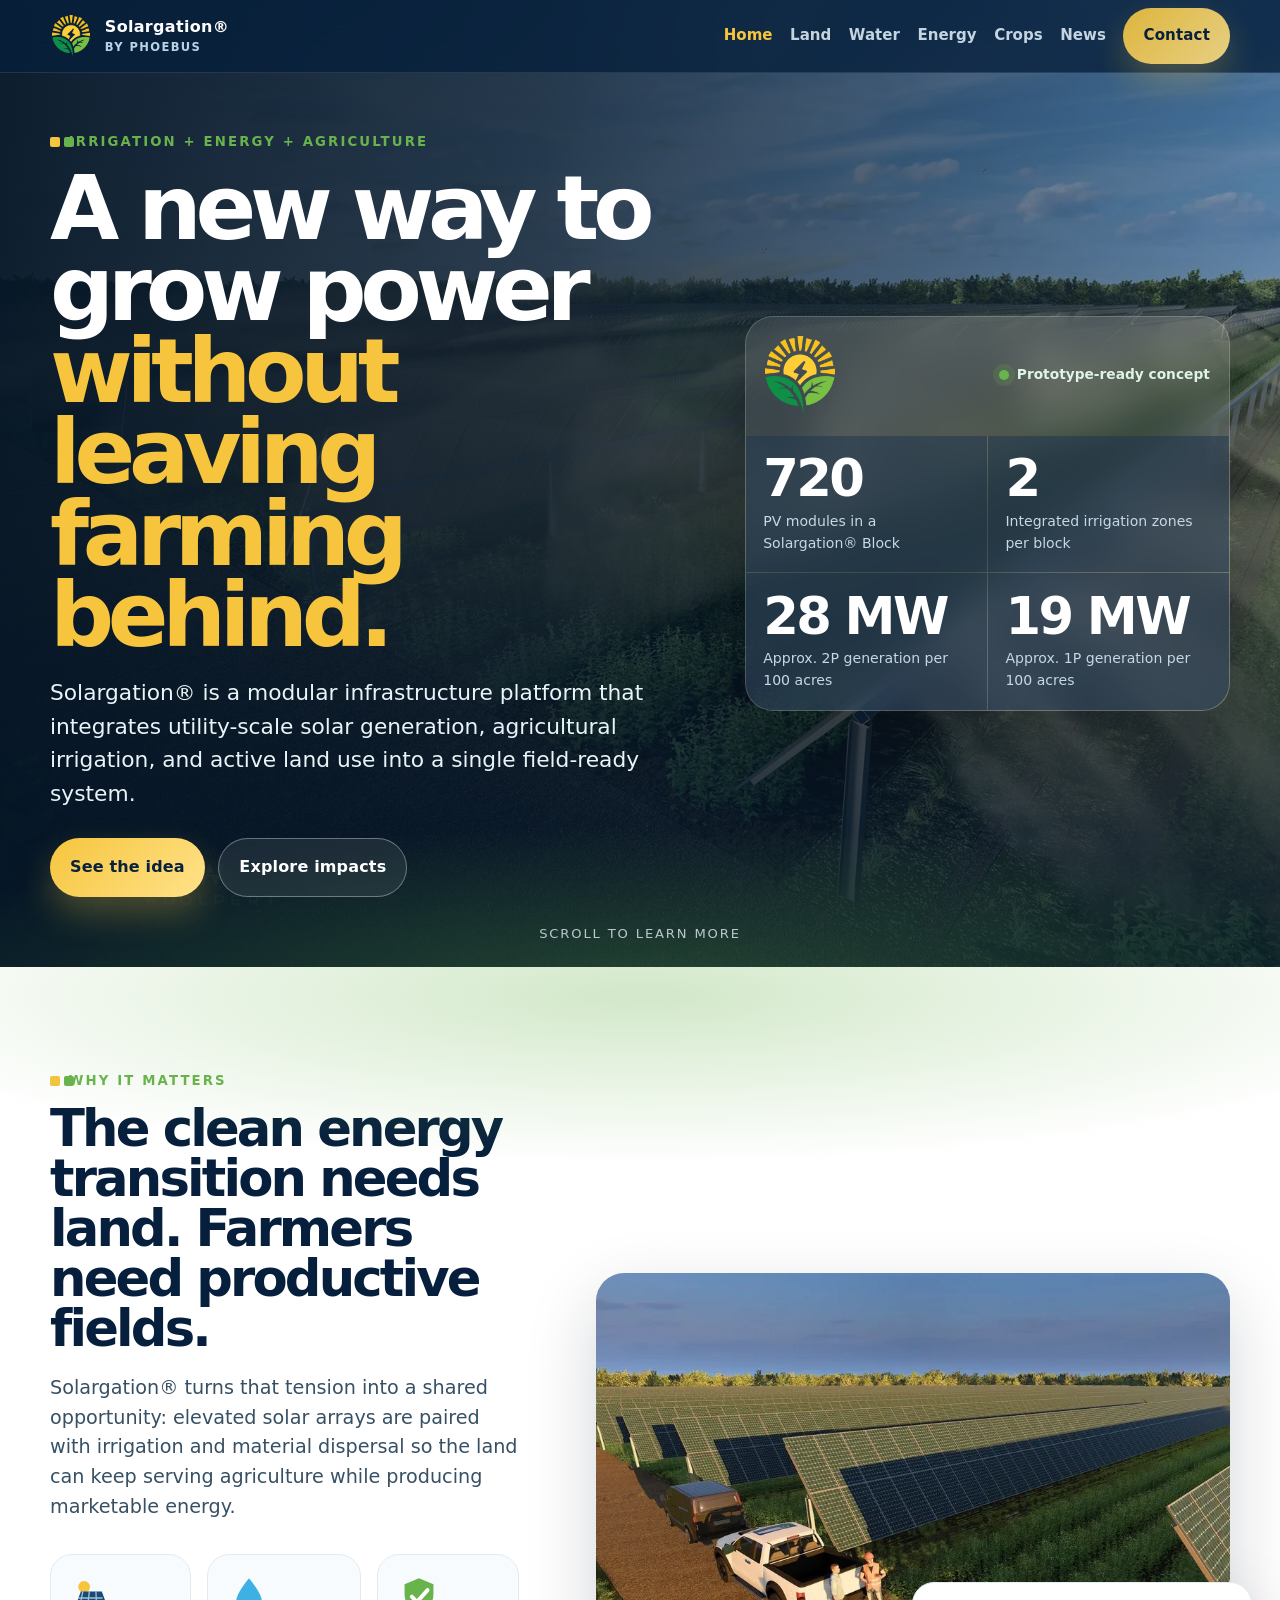
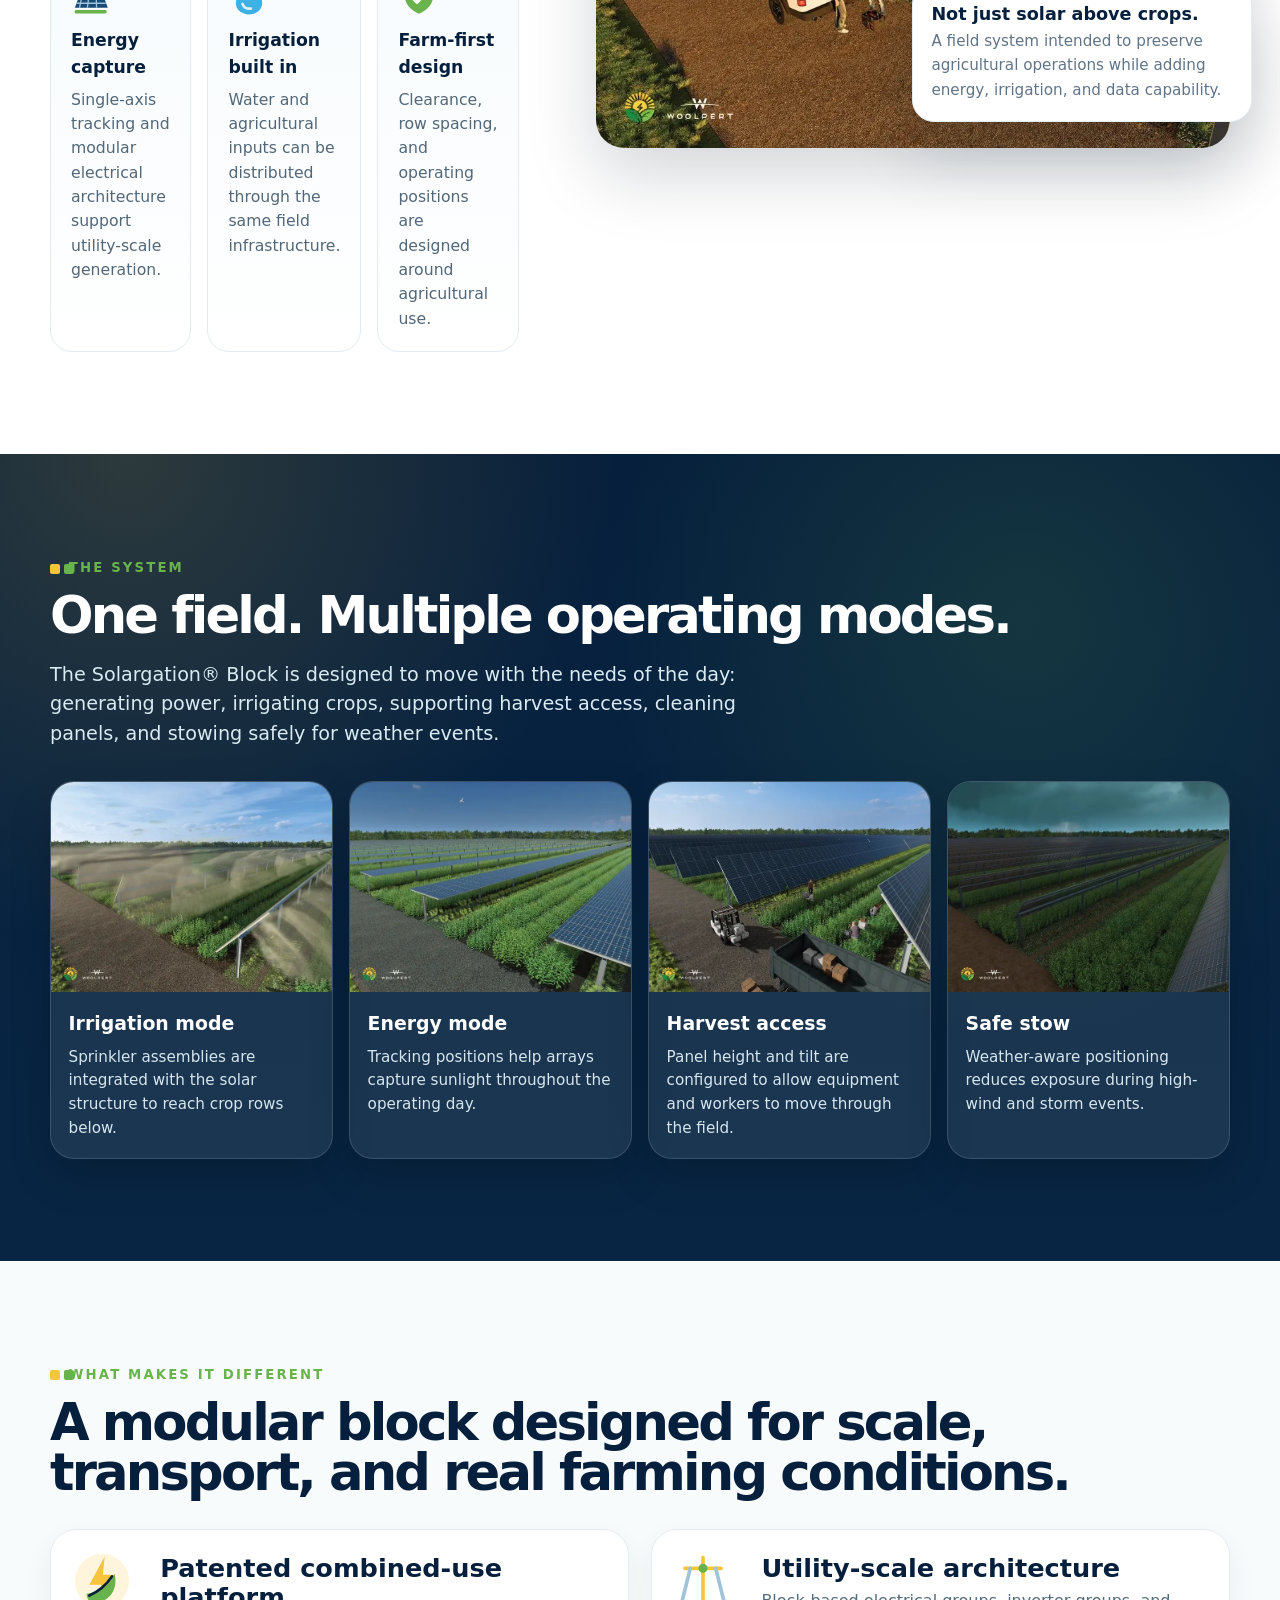
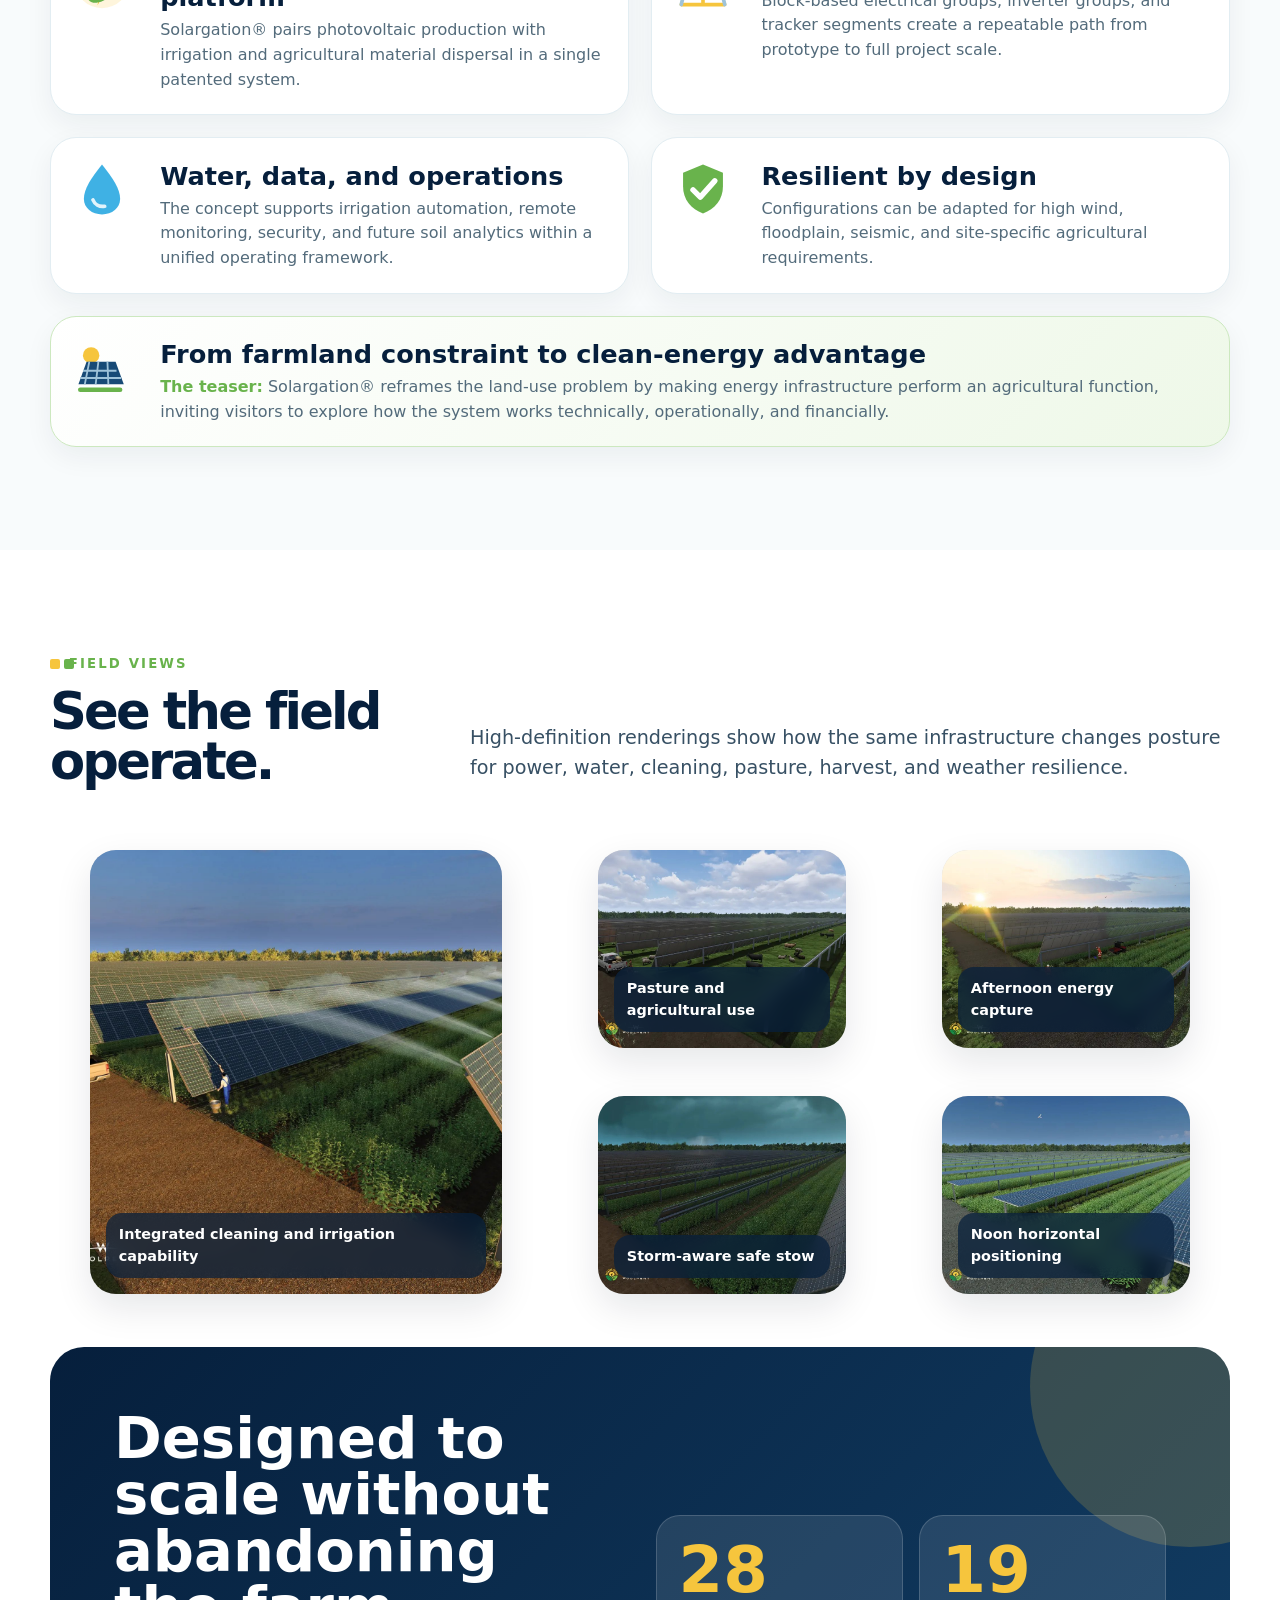
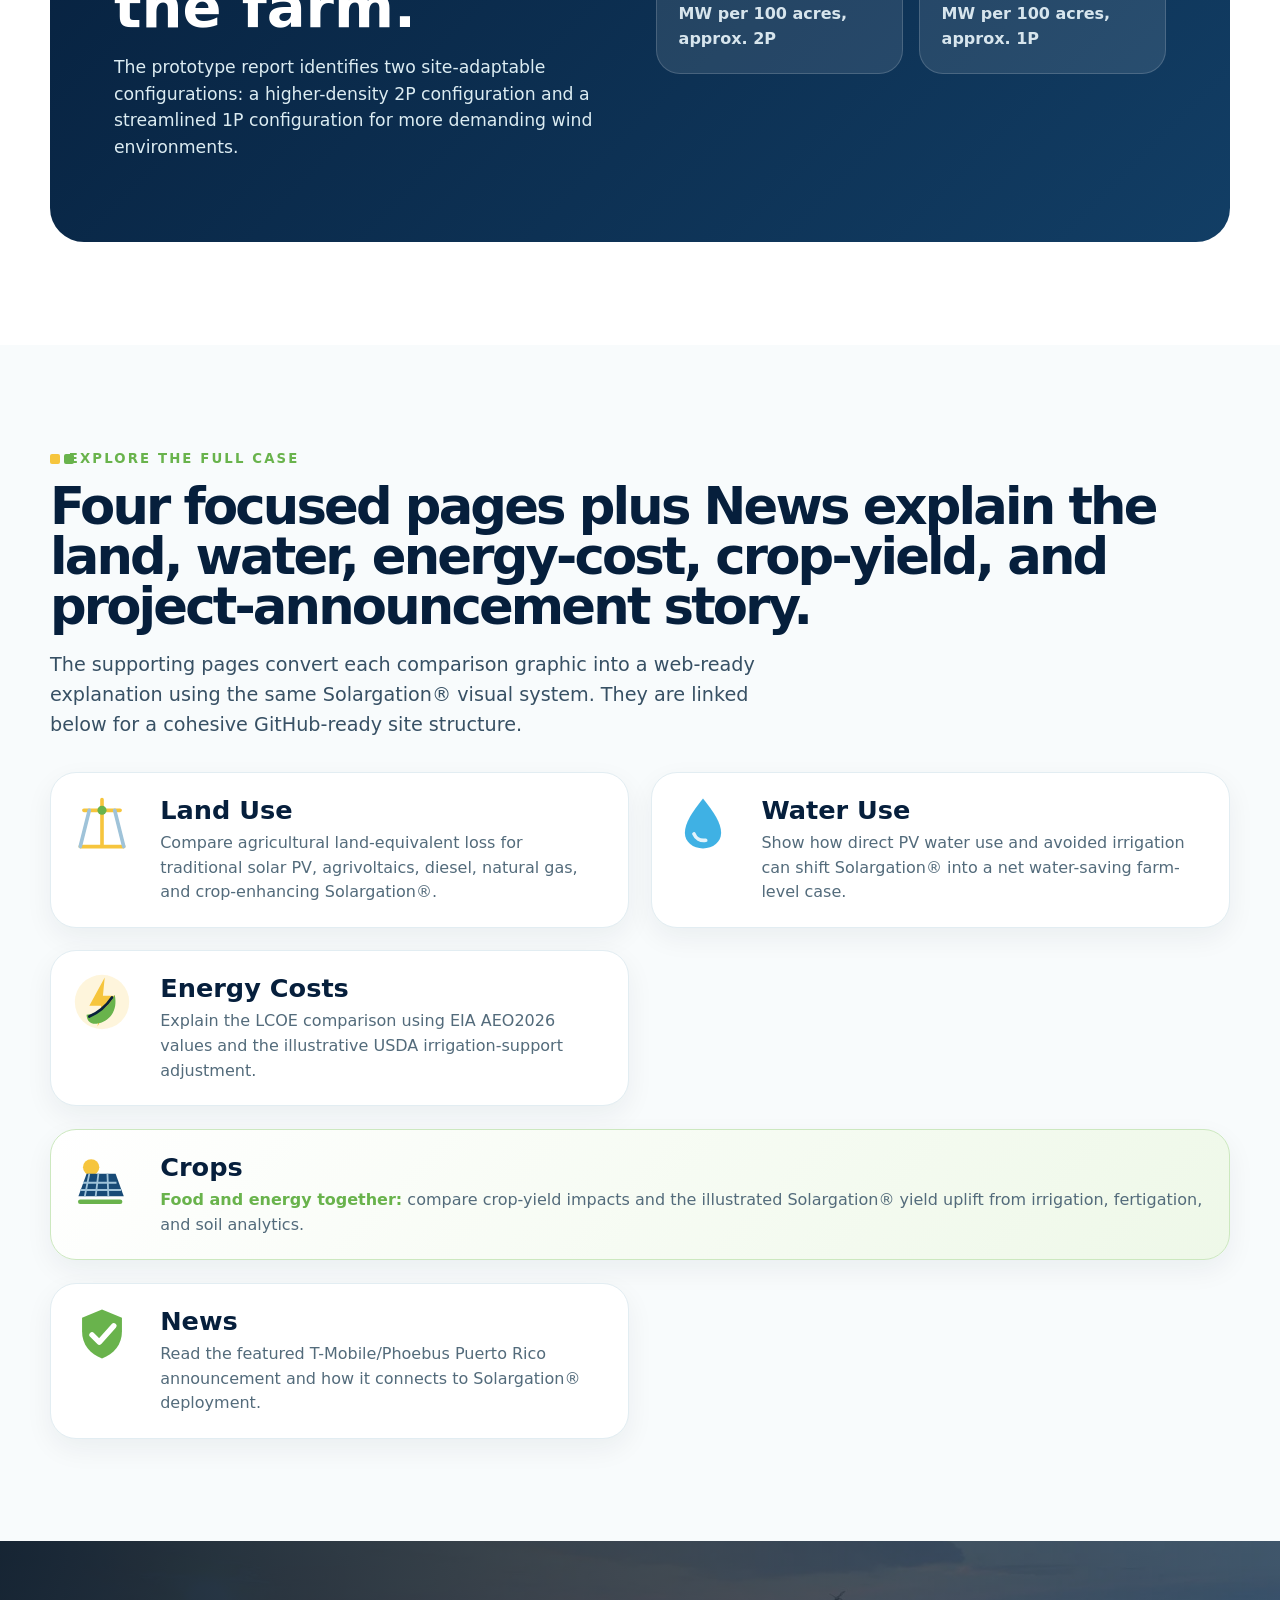
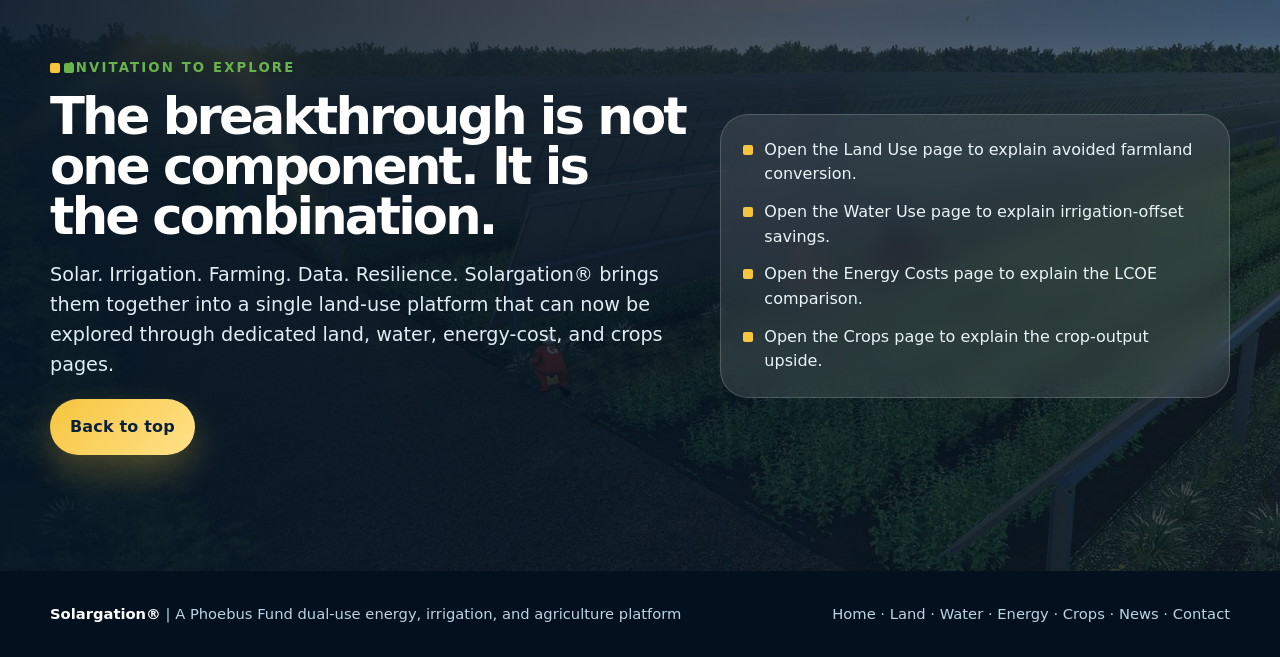
==== index.html @ d93ef9b4 "More adjustments" ====
<!DOCTYPE html>

<html lang="en">
<head>
<meta charset="utf-8"/>
<meta content="width=device-width, initial-scale=1" name="viewport"/>
<meta content="Solargation® integrates utility-scale solar, irrigation, agricultural operations, and data-enabled infrastructure into one modular land-use platform." name="description"/>
<title>Solargation® | Irrigation Meets Utility-Scale Solar</title>
<!-- Corrected package: all image links use relative assets/ paths and broadly supported JPG/PNG/SVG formats. -->
<style>
    :root{--navy:#061f3c;--navy-2:#0a2a4e;--deep:#041526;--green:#69b34c;--gold:#f6c53d;--sky:#2aa7df;--ice:#e9f4f8;--white:#fff;--muted:#617487;--max:1180px;--radius:28px;--shadow:0 26px 70px rgba(4,21,38,.18);--soft:0 14px 36px rgba(4,21,38,.10);--h1:clamp(2.55rem,7vw,6.4rem);--h2:clamp(2rem,4vw,4.25rem);--h3:clamp(1.2rem,2vw,1.75rem);--p:clamp(1rem,1.25vw,1.18rem);--small:clamp(.83rem,1vw,.96rem)}*{box-sizing:border-box}html{scroll-behavior:smooth}body{margin:0;font-family:Inter,ui-sans-serif,system-ui,-apple-system,BlinkMacSystemFont,"Segoe UI",sans-serif;color:var(--deep);background:#f8fbfc;line-height:1.55;overflow-x:hidden}img{max-width:100%;display:block}a{color:inherit;text-decoration:none}.wrap{width:min(calc(100% - 40px),var(--max));margin-inline:auto}.eyebrow{display:inline-flex;gap:.55rem;align-items:center;text-transform:uppercase;letter-spacing:.16em;font-size:var(--small);font-weight:800;color:var(--green)}.eyebrow:before{content:"";width:10px;height:10px;background:var(--gold);border-radius:2px;box-shadow:14px 0 0 var(--green)}.btn{display:inline-flex;align-items:center;justify-content:center;gap:.55rem;padding:1rem 1.25rem;border-radius:999px;font-weight:800;letter-spacing:.01em;transition:transform .22s ease,box-shadow .22s ease,background .22s ease;min-height:48px}.btn:hover{transform:translateY(-2px)}.btn-primary{background:linear-gradient(135deg,var(--gold),#ffe28a);color:#09213a;box-shadow:0 16px 34px rgba(246,197,61,.28)}.btn-secondary{border:1px solid rgba(255,255,255,.35);color:#fff;background:rgba(255,255,255,.08);backdrop-filter:blur(10px)}.site-header{position:fixed;inset:0 0 auto 0;z-index:50;background:rgba(6,31,60,.78);border-bottom:1px solid rgba(255,255,255,.10);backdrop-filter:blur(16px)}.nav{height:72px;display:flex;align-items:center;justify-content:space-between;gap:1rem}.brand{display:flex;align-items:center;gap:.8rem;color:#fff;font-weight:900;letter-spacing:.02em}.brand img{width:42px;height:42px;object-fit:contain}.brand small{display:block;color:#b9d4e6;font-weight:700;font-size:.72rem;letter-spacing:.12em;text-transform:uppercase}.nav-links{display:flex;align-items:center;gap:1.1rem;color:#d8e7f0;font-weight:750;font-size:.94rem}.nav-links a{opacity:.9}.nav-links a:hover{opacity:1;color:var(--gold)}.nav-links a[aria-current="page"]{opacity:1;color:var(--gold)}.hero{min-height:100svh;position:relative;display:grid;place-items:center;color:#fff;background:var(--navy);padding:130px 0 70px}.hero:before{content:"";position:absolute;inset:0;background-image:linear-gradient(90deg,rgba(4,21,38,.95) 0%,rgba(4,21,38,.76) 42%,rgba(4,21,38,.20) 100%),linear-gradient(0deg,rgba(4,21,38,.86) 0%,rgba(4,21,38,.08) 46%,rgba(4,21,38,.20) 100%),url('assets/hero-1600.jpg');background-size:cover;background-position:center}.hero:after{content:"";position:absolute;inset:auto -20% -22% -20%;height:38%;background:radial-gradient(ellipse at center,rgba(105,179,76,.30),transparent 65%)}.hero-inner{position:relative;z-index:1;display:grid;grid-template-columns:minmax(0,1.12fr) minmax(300px,.88fr);gap:clamp(2rem,6vw,6rem);align-items:end}.hero h1{font-size:var(--h1);line-height:.91;margin:.8rem 0 1.2rem;letter-spacing:-.07em}.hero h1 span{display:block;color:var(--gold)}.hero p{font-size:clamp(1.05rem,1.7vw,1.45rem);max-width:760px;color:#e9f4f8;margin:0 0 1.7rem}.hero-actions{display:flex;gap:.85rem;flex-wrap:wrap}.hero-panel{align-self:center;background:rgba(255,255,255,.10);border:1px solid rgba(255,255,255,.18);border-radius:var(--radius);backdrop-filter:blur(18px);box-shadow:0 34px 90px rgba(0,0,0,.28);overflow:hidden}.hero-panel-top{padding:1.2rem 1.2rem .4rem;display:flex;align-items:center;justify-content:space-between}.hero-panel-top img{width:70px}.status{display:flex;align-items:center;gap:.5rem;color:#dff3e6;font-weight:800;font-size:.86rem}.status i{display:block;width:10px;height:10px;background:var(--green);border-radius:50%;box-shadow:0 0 0 6px rgba(105,179,76,.18)}.metric-grid{display:grid;grid-template-columns:repeat(2,1fr);gap:1px;background:rgba(255,255,255,.10);margin-top:1rem}.metric{padding:1.1rem;background:rgba(6,31,60,.48)}.metric b{display:block;font-size:clamp(1.7rem,4vw,3.2rem);line-height:1;color:#fff;letter-spacing:-.05em}.metric span{display:block;color:#c6d8e6;font-size:.88rem;margin-top:.4rem}.scroll-cue{position:absolute;left:50%;bottom:22px;z-index:2;transform:translateX(-50%);color:#dbe8ef;font-size:.82rem;letter-spacing:.14em;text-transform:uppercase;opacity:.82}section{padding:clamp(64px,8vw,120px) 0}.intro{background:#fff}.intro-grid{display:grid;grid-template-columns:.85fr 1.15fr;gap:clamp(2rem,6vw,6rem);align-items:center}.section-title{font-size:var(--h2);line-height:.98;letter-spacing:-.055em;margin:.55rem 0 1rem;color:var(--navy)}.lead{font-size:clamp(1.08rem,1.5vw,1.36rem);color:#375064;max-width:760px}.image-stack{position:relative}.image-stack .main-img{border-radius:var(--radius);box-shadow:var(--shadow);aspect-ratio:4/3;object-fit:cover}.float-card{position:absolute;right:-22px;bottom:26px;width:min(340px,76%);padding:1.15rem;border-radius:22px;background:#fff;box-shadow:var(--shadow);border:1px solid #e3edf2}.float-card b{display:block;color:var(--navy);font-size:1.1rem}.float-card span{color:var(--muted);font-size:.95rem}.proofs{display:grid;grid-template-columns:repeat(3,1fr);gap:1rem;margin-top:2rem}.proof{padding:1.25rem;border-radius:22px;background:linear-gradient(180deg,#f7fbfd,#fff);border:1px solid #e1ebf1}.proof img{width:42px;height:42px;margin-bottom:.65rem}.proof h3{margin:.2rem 0 .45rem;font-size:1.08rem;color:var(--navy)}.proof p{margin:0;color:#526778;font-size:.98rem}.story{background:linear-gradient(180deg,var(--navy),#082644);color:#fff;position:relative;overflow:hidden}.story:before{content:"";position:absolute;inset:0;background:radial-gradient(circle at 10% 0%,rgba(246,197,61,.16),transparent 35%),radial-gradient(circle at 80% 20%,rgba(105,179,76,.15),transparent 35%)}.story .wrap{position:relative}.cards{display:grid;grid-template-columns:repeat(4,1fr);gap:1rem;margin-top:2rem}.card{background:rgba(255,255,255,.08);border:1px solid rgba(255,255,255,.14);border-radius:24px;overflow:hidden;box-shadow:0 18px 42px rgba(0,0,0,.18)}.card img{height:210px;width:100%;object-fit:cover}.card-body{padding:1.1rem}.card h3{font-size:1.18rem;margin:0 0 .45rem;color:#fff}.card p{margin:0;color:#d6e6ee;font-size:.95rem}.story .section-title{color:#fff}.story .lead{color:#d8eaf2}.tech{background:#f8fbfc}.tech-grid{display:grid;grid-template-columns:1fr 1fr;gap:1.4rem;margin-top:2rem}.feature{display:grid;grid-template-columns:70px 1fr;gap:1.1rem;align-items:start;padding:1.35rem;border-radius:26px;background:#fff;border:1px solid #e2edf2;box-shadow:0 10px 28px rgba(5,32,58,.06)}.feature img{width:58px}.feature h3{margin:.1rem 0 .35rem;color:var(--navy);font-size:var(--h3);line-height:1.15}.feature p{margin:0;color:#536b7b}.feature.emphasis{grid-column:span 2;background:linear-gradient(135deg,#fff,#eef8e8);border-color:#cce8bf}.feature.emphasis strong{color:var(--green)}.gallery{background:#fff}.gallery-head{display:flex;justify-content:space-between;gap:2rem;align-items:end;margin-bottom:2rem}.gallery-grid{display:grid;grid-template-columns:1.2fr .8fr .8fr;grid-auto-rows:230px;gap:1rem}.tile{position:relative;overflow:hidden;border-radius:26px;box-shadow:var(--soft);background:#ddd}.tile.large{grid-row:span 2}.tile img{width:100%;height:100%;object-fit:cover;transition:transform .7s ease}.tile:hover img{transform:scale(1.04)}.tile span{position:absolute;left:1rem;bottom:1rem;right:1rem;padding:.65rem .8rem;border-radius:16px;background:rgba(6,31,60,.72);backdrop-filter:blur(8px);color:#fff;font-weight:800;font-size:.9rem}.density{background:linear-gradient(135deg,var(--navy),#123e65);border-radius:34px;padding:clamp(2rem,5vw,4rem);color:#fff;display:grid;grid-template-columns:1fr 1fr;gap:2rem;align-items:center;margin-top:2.3rem;overflow:hidden;position:relative}.density:after{content:"";position:absolute;right:-120px;top:-120px;width:320px;height:320px;border-radius:50%;background:rgba(246,197,61,.18)}.density h2{font-size:clamp(2rem,4.5vw,4.4rem);line-height:.98;margin:0}.density p{font-size:1.08rem;color:#dcecf2}.density-metrics{display:grid;grid-template-columns:1fr 1fr;gap:1rem;position:relative;z-index:1}.density-metric{padding:1.35rem;border-radius:24px;background:rgba(255,255,255,.10);border:1px solid rgba(255,255,255,.16)}.density-metric b{display:block;font-size:clamp(2.1rem,5vw,4.8rem);line-height:1;color:var(--gold)}.density-metric span{color:#d7e5ed;font-weight:760}.cta{position:relative;color:#fff;background:var(--deep);overflow:hidden;padding:clamp(70px,9vw,132px) 0}.cta:before{content:"";position:absolute;inset:0;background:linear-gradient(90deg,rgba(4,21,38,.92),rgba(4,21,38,.58)),url('assets/afternoon-1600.jpg') center/cover no-repeat}.cta .wrap{position:relative;z-index:1;display:grid;grid-template-columns:1fr .8fr;gap:2rem;align-items:center}.cta h2{font-size:var(--h2);line-height:.98;letter-spacing:-.055em;margin:.6rem 0 1rem}.cta p{font-size:clamp(1.05rem,1.5vw,1.3rem);color:#e0edf4}.next-card{background:rgba(255,255,255,.1);border:1px solid rgba(255,255,255,.18);border-radius:var(--radius);padding:1.4rem;backdrop-filter:blur(14px)}.next-card ul{margin:0;padding:0;list-style:none;display:grid;gap:.8rem}.next-card li{display:flex;gap:.7rem;align-items:flex-start;color:#e9f4f8}.next-card li:before{content:"";margin-top:.45rem;width:10px;height:10px;border-radius:2px;background:var(--gold);flex:0 0 auto}.site-footer{background:#03111f;color:#bcd4e2;padding:2rem 0}.footer-inner{display:flex;justify-content:space-between;gap:1rem;align-items:center;font-size:.92rem}.footer-inner strong{color:#fff}@media(max-width:1000px){.hero-inner,.intro-grid,.tech-grid,.density,.cta .wrap{grid-template-columns:1fr}.hero{min-height:auto}.hero-inner{align-items:center}.cards{grid-template-columns:repeat(2,1fr)}.gallery-grid{grid-template-columns:1fr 1fr}.tile.large{grid-column:span 2}.feature.emphasis{grid-column:auto}.nav-links a:not(.btn){display:none}.hero-panel{max-width:640px}.proofs{grid-template-columns:1fr 1fr}.float-card{right:18px}}@media(max-width:680px){.wrap{width:min(calc(100% - 28px),var(--max))}.nav{height:64px}.brand span{font-size:.96rem}.brand small{display:none}.nav-links .btn{padding:.72rem .9rem;font-size:.88rem}.hero{padding:105px 0 54px}.hero:before{background-image:linear-gradient(0deg,rgba(4,21,38,.91) 0%,rgba(4,21,38,.55) 65%),url('assets/hero-900.jpg');background-position:center top}.hero h1{font-size:clamp(2.35rem,13vw,4.1rem);line-height:.95}.hero p{font-size:1.04rem}.hero-actions{display:grid;grid-template-columns:1fr}.metric-grid,.density-metrics,.proofs,.cards,.gallery-grid{grid-template-columns:1fr}.metric b{font-size:2.35rem}.intro-grid{gap:1.3rem}.image-stack .main-img{aspect-ratio:1/1}.float-card{position:relative;right:auto;bottom:auto;width:100%;margin-top:.9rem}.card img{height:230px}.feature{grid-template-columns:1fr;padding:1.1rem}.feature img{width:48px}.tile,.tile.large{grid-column:auto;grid-row:auto;height:250px}.gallery-head{display:block}.density{padding:1.35rem;border-radius:26px}.cta .wrap{gap:1.4rem}.footer-inner{display:block}.scroll-cue{display:none}}@media(min-width:1500px){:root{--max:1320px}.card img{height:245px}.gallery-grid{grid-auto-rows:260px}}@media(prefers-reduced-motion:reduce){*{scroll-behavior:auto!important;transition:none!important;animation:none!important}}
  
.download-area{background:#f8fbfc;padding:clamp(54px,7vw,92px) 0}.download-panel{display:grid;grid-template-columns:1.05fr .95fr;gap:clamp(1.2rem,4vw,3rem);align-items:center;padding:clamp(1.25rem,3vw,2.4rem);border-radius:30px;background:#fff;border:1px solid #e2edf2;box-shadow:0 18px 44px rgba(5,32,58,.08)}.download-panel img{border-radius:24px;border:1px solid #dfeaf0;box-shadow:0 12px 30px rgba(5,32,58,.08)}.download-panel p{color:#526b7d;font-size:1.05rem}.download-actions{display:flex;gap:.8rem;flex-wrap:wrap;margin-top:1.1rem}.btn-download{background:linear-gradient(135deg,var(--green),#92cf6c);color:#07203a;box-shadow:0 14px 30px rgba(105,179,76,.22)}@media(max-width:900px){.download-panel{grid-template-columns:1fr}}
</style>
</head>
<body>
<header aria-label="Site header" class="site-header"><div class="wrap nav"><a aria-label="Solargation® Home" class="brand" href="index.html"><img alt="Solargation® mark" src="assets/solargation-mark.png"/><span>Solargation®<small>by Phoebus</small></span></a><nav aria-label="Primary navigation" class="nav-links"><a aria-current="page" href="index.html">Home</a><a href="landuse.html">Land</a><a href="wateruse.html">Water</a><a href="energy.html">Energy</a><a href="crops.html">Crops</a><a href="news.html">News</a><a class="btn btn-primary" href="contact.html">Contact</a></nav></div></header>
<main id="top">
<section aria-labelledby="hero-title" class="hero"><div class="wrap hero-inner"><div><span class="eyebrow">Irrigation + Energy + Agriculture</span><h1 id="hero-title">A new way to grow power <span>without leaving farming behind.</span></h1><p>Solargation® is a modular infrastructure platform that integrates utility-scale solar generation, agricultural irrigation, and active land use into a single field-ready system.</p><div class="hero-actions"><a class="btn btn-primary" href="#why">See the idea</a><a class="btn btn-secondary" href="#impact">Explore impacts</a></div></div><aside aria-label="Solargation® teaser statistics" class="hero-panel"><div class="hero-panel-top"><img alt="" src="assets/solargation-mark.png"/><span class="status"><i></i> Prototype-ready concept</span></div><div class="metric-grid"><div class="metric"><b>720</b><span>PV modules in a Solargation® Block</span></div><div class="metric"><b>2</b><span>Integrated irrigation zones per block</span></div><div class="metric"><b>28 MW</b><span>Approx. 2P generation per 100 acres</span></div><div class="metric"><b>19 MW</b><span>Approx. 1P generation per 100 acres</span></div></div></aside></div><div class="scroll-cue">Scroll to learn more</div></section>
<section aria-labelledby="why-title" class="intro" id="why"><div class="wrap intro-grid"><div><span class="eyebrow">Why it matters</span><h2 class="section-title" id="why-title">The clean energy transition needs land. Farmers need productive fields.</h2><p class="lead">Solargation® turns that tension into a shared opportunity: elevated solar arrays are paired with irrigation and material dispersal so the land can keep serving agriculture while producing marketable energy.</p><div class="proofs"><article class="proof"><img alt="" src="assets/solar.svg"/><h3>Energy capture</h3><p>Single-axis tracking and modular electrical architecture support utility-scale generation.</p></article><article class="proof"><img alt="" src="assets/water.svg"/><h3>Irrigation built in</h3><p>Water and agricultural inputs can be distributed through the same field infrastructure.</p></article><article class="proof"><img alt="" src="assets/shield.svg"/><h3>Farm-first design</h3><p>Clearance, row spacing, and operating positions are designed around agricultural use.</p></article></div></div><div class="image-stack"><picture><source sizes="(max-width: 1000px) 100vw, 52vw" srcset="assets/morning-900.jpg 900w, assets/morning-1600.jpg 1600w"/><img alt="Solargation® solar arrays over agricultural fields in morning position" class="main-img" src="assets/morning-1600.jpg"/></picture><div class="float-card"><b>Not just solar above crops.</b><span>A field system intended to preserve agricultural operations while adding energy, irrigation, and data capability.</span></div></div></div></section>
<section aria-labelledby="system-title" class="story" id="system"><div class="wrap"><span class="eyebrow">The system</span><h2 class="section-title" id="system-title">One field. Multiple operating modes.</h2><p class="lead">The Solargation® Block is designed to move with the needs of the day: generating power, irrigating crops, supporting harvest access, cleaning panels, and stowing safely for weather events.</p><div class="cards"><article class="card"><img alt="Irrigation rendering" src="assets/hero-thumb.jpg"/><div class="card-body"><h3>Irrigation mode</h3><p>Sprinkler assemblies are integrated with the solar structure to reach crop rows below.</p></div></article><article class="card"><img alt="Noon horizontal solar rendering" src="assets/noon-thumb.jpg"/><div class="card-body"><h3>Energy mode</h3><p>Tracking positions help arrays capture sunlight throughout the operating day.</p></div></article><article class="card"><img alt="Harvest rendering" src="assets/harvest-thumb.jpg"/><div class="card-body"><h3>Harvest access</h3><p>Panel height and tilt are configured to allow equipment and workers to move through the field.</p></div></article><article class="card"><img alt="Safe stow storm rendering" src="assets/stow-thumb.jpg"/><div class="card-body"><h3>Safe stow</h3><p>Weather-aware positioning reduces exposure during high-wind and storm events.</p></div></article></div></div></section>
<section aria-labelledby="tech-title" class="tech"><div class="wrap"><span class="eyebrow">What makes it different</span><h2 class="section-title" id="tech-title">A modular block designed for scale, transport, and real farming conditions.</h2><div class="tech-grid"><article class="feature"><img alt="" src="assets/bolt-leaf.svg"/><div><h3>Patented combined-use platform</h3><p>Solargation® pairs photovoltaic production with irrigation and agricultural material dispersal in a single patented system.</p></div></article><article class="feature"><img alt="" src="assets/grid.svg"/><div><h3>Utility-scale architecture</h3><p>Block-based electrical groups, inverter groups, and tracker segments create a repeatable path from prototype to full project scale.</p></div></article><article class="feature"><img alt="" src="assets/water.svg"/><div><h3>Water, data, and operations</h3><p>The concept supports irrigation automation, remote monitoring, security, and future soil analytics within a unified operating framework.</p></div></article><article class="feature"><img alt="" src="assets/shield.svg"/><div><h3>Resilient by design</h3><p>Configurations can be adapted for high wind, floodplain, seismic, and site-specific agricultural requirements.</p></div></article><article class="feature emphasis"><img alt="" src="assets/solar.svg"/><div><h3>From farmland constraint to clean-energy advantage</h3><p><strong>The teaser:</strong> Solargation® reframes the land-use problem by making energy infrastructure perform an agricultural function, inviting visitors to explore how the system works technically, operationally, and financially.</p></div></article></div></div></section>
<section aria-labelledby="field-title" class="gallery" id="field"><div class="wrap"><div class="gallery-head"><div><span class="eyebrow">Field views</span><h2 class="section-title" id="field-title">See the field operate.</h2></div><p class="lead">High-definition renderings show how the same infrastructure changes posture for power, water, cleaning, pasture, harvest, and weather resilience.</p></div><div class="gallery-grid"><figure class="tile large"><img alt="Solargation® cleaning mode rendering" src="assets/cleaning-1600.jpg"/><span>Integrated cleaning and irrigation capability</span></figure><figure class="tile"><img alt="Solargation® pasture rendering" src="assets/pasture-900.jpg"/><span>Pasture and agricultural use</span></figure><figure class="tile"><img alt="Solargation® afternoon energy rendering" src="assets/afternoon-900.jpg"/><span>Afternoon energy capture</span></figure><figure class="tile"><img alt="Solargation® safe stow rendering" src="assets/stow-900.jpg"/><span>Storm-aware safe stow</span></figure><figure class="tile"><img alt="Solargation® noon horizontal rendering" src="assets/noon-900.jpg"/><span>Noon horizontal positioning</span></figure></div><div aria-label="Solargation® power density comparison" class="density"><div><h2>Designed to scale without abandoning the farm.</h2><p>The prototype report identifies two site-adaptable configurations: a higher-density 2P configuration and a streamlined 1P configuration for more demanding wind environments.</p></div><div class="density-metrics"><div class="density-metric"><b>28</b><span>MW per 100 acres, approx. 2P</span></div><div class="density-metric"><b>19</b><span>MW per 100 acres, approx. 1P</span></div></div></div></div></section>
<section aria-labelledby="impact-title" class="tech" id="impact"><div class="wrap"><span class="eyebrow">Explore the full case</span><h2 class="section-title" id="impact-title">Four focused pages plus News explain the land, water, energy-cost, crop-yield, and project-announcement story.</h2><p class="lead">The supporting pages convert each comparison graphic into a web-ready explanation using the same Solargation® visual system. They are linked below for a cohesive GitHub-ready site structure.</p><div class="tech-grid"><a class="feature" href="landuse.html"><img alt="" src="assets/grid.svg"/><div><h3>Land Use</h3><p>Compare agricultural land-equivalent loss for traditional solar PV, agrivoltaics, diesel, natural gas, and crop-enhancing Solargation®.</p></div></a><a class="feature" href="wateruse.html"><img alt="" src="assets/water.svg"/><div><h3>Water Use</h3><p>Show how direct PV water use and avoided irrigation can shift Solargation® into a net water-saving farm-level case.</p></div></a><a class="feature" href="energy.html"><img alt="" src="assets/bolt-leaf.svg"/><div><h3>Energy Costs</h3><p>Explain the LCOE comparison using EIA AEO2026 values and the illustrative USDA irrigation-support adjustment.</p></div></a><a class="feature emphasis" href="crops.html"><img alt="" src="assets/solar.svg"/><div><h3>Crops</h3><p><strong>Food and energy together:</strong> compare crop-yield impacts and the illustrated Solargation® yield uplift from irrigation, fertigation, and soil analytics.</p></div></a><a class="feature" href="news.html"><img alt="" src="assets/shield.svg"/><div><h3>News</h3><p>Read the featured T-Mobile/Phoebus Puerto Rico announcement and how it connects to Solargation® deployment.</p></div></a></div></div></section>
<section aria-labelledby="explore-title" class="cta" id="explore"><div class="wrap"><div><span class="eyebrow">Invitation to explore</span><h2 id="explore-title">The breakthrough is not one component. It is the combination.</h2><p>Solar. Irrigation. Farming. Data. Resilience. Solargation® brings them together into a single land-use platform that can now be explored through dedicated land, water, energy-cost, and crops pages.</p><a class="btn btn-primary" href="#top">Back to top</a></div><aside class="next-card"><ul><li>Open the Land Use page to explain avoided farmland conversion.</li><li>Open the Water Use page to explain irrigation-offset savings.</li><li>Open the Energy Costs page to explain the LCOE comparison.</li><li>Open the Crops page to explain the crop-output upside.</li></ul></aside></div></section>
</main><footer class="site-footer"><div class="wrap footer-inner"><div><strong>Solargation®</strong> | A Phoebus Fund dual-use energy, irrigation, and agriculture platform</div><div><a href="index.html">Home</a> · <a href="landuse.html">Land</a> · <a href="wateruse.html">Water</a> · <a href="energy.html">Energy</a> · <a href="crops.html">Crops</a> · <a href="news.html">News</a> · <a href="contact.html">Contact</a></div></div></footer>
</body></html>
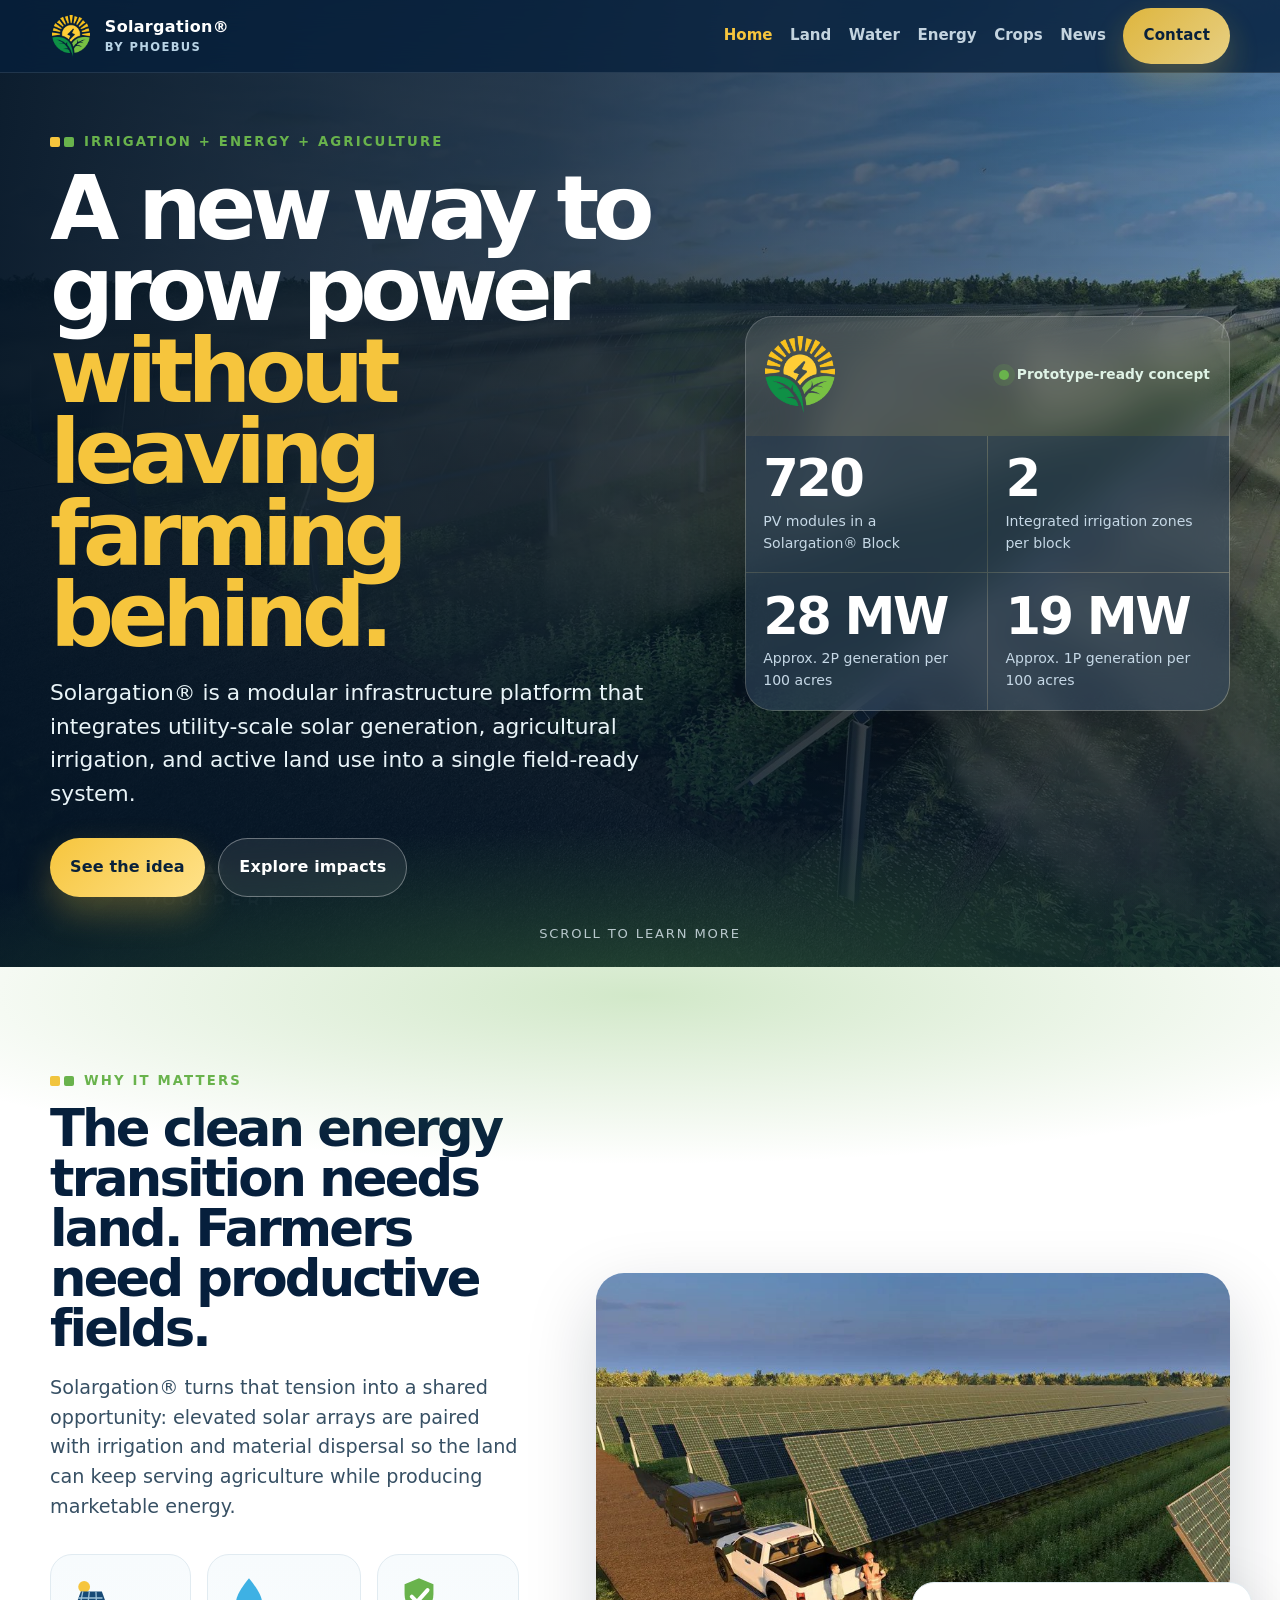
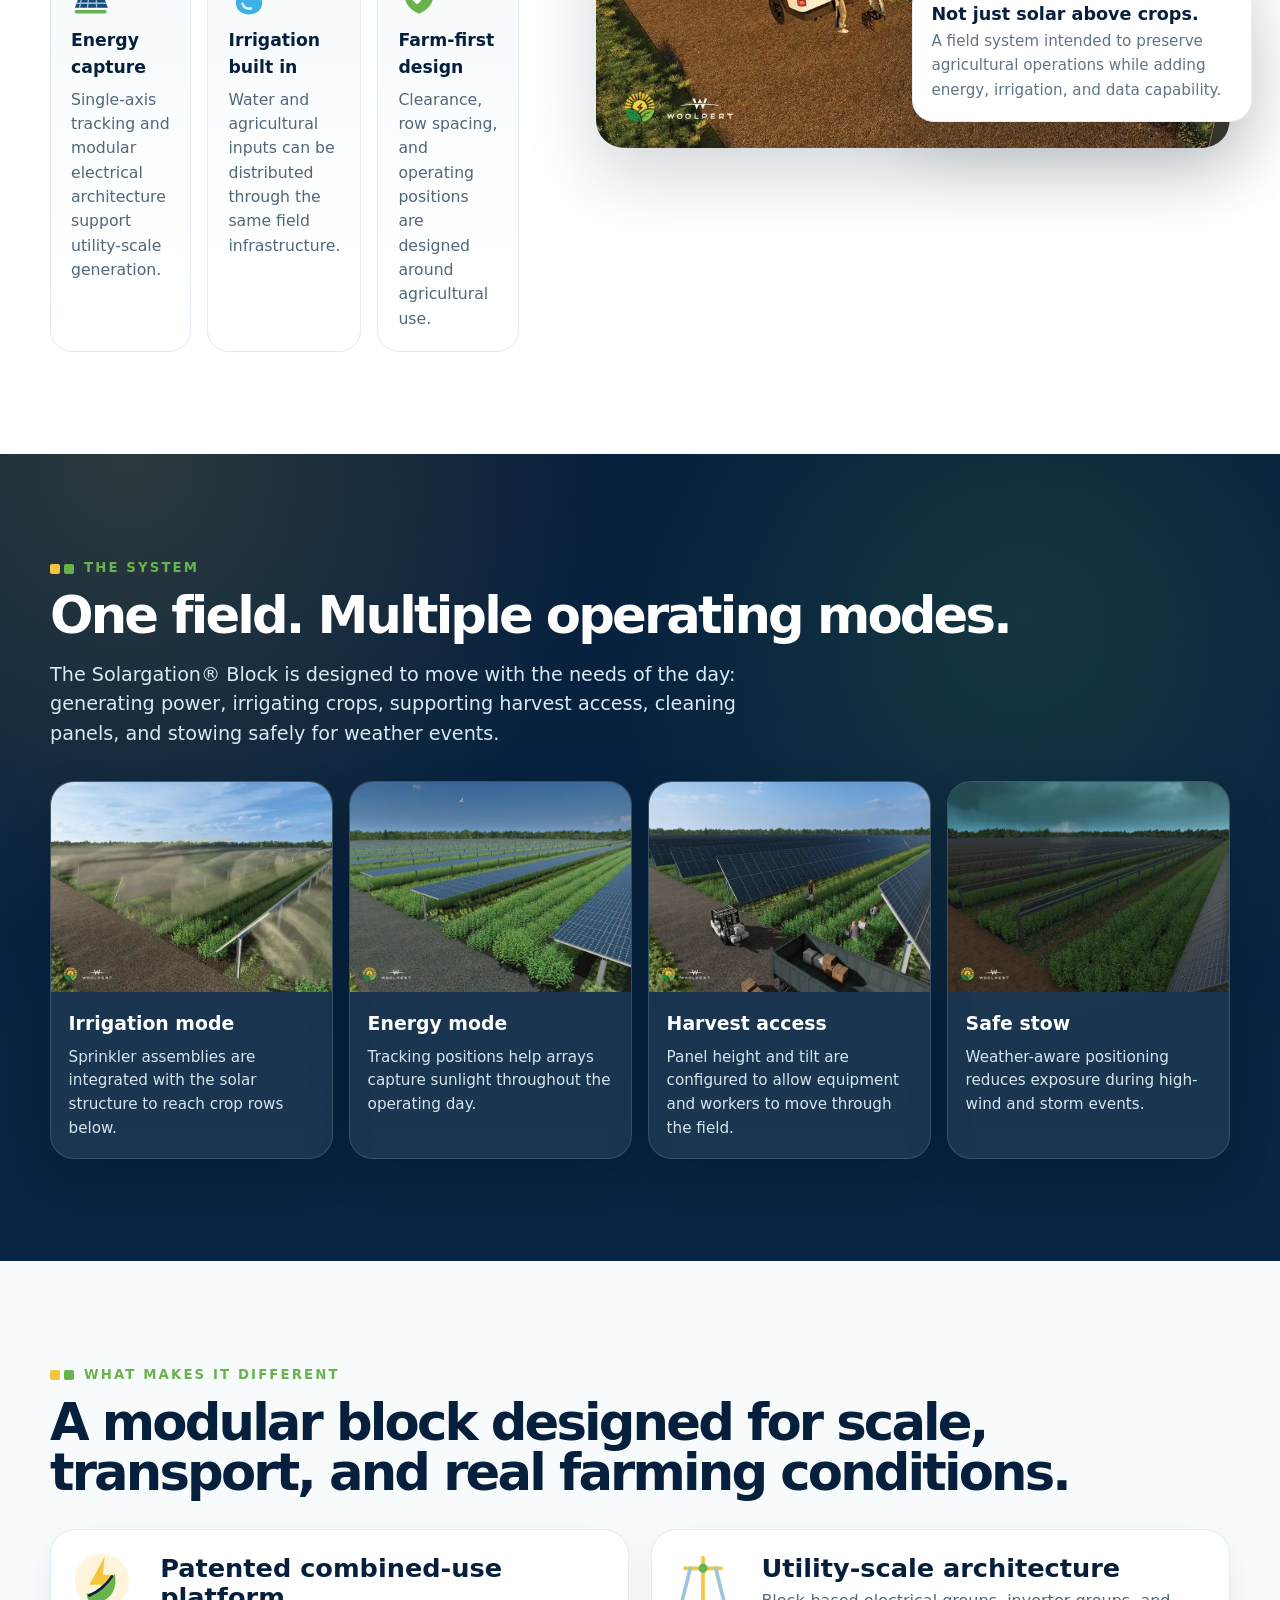
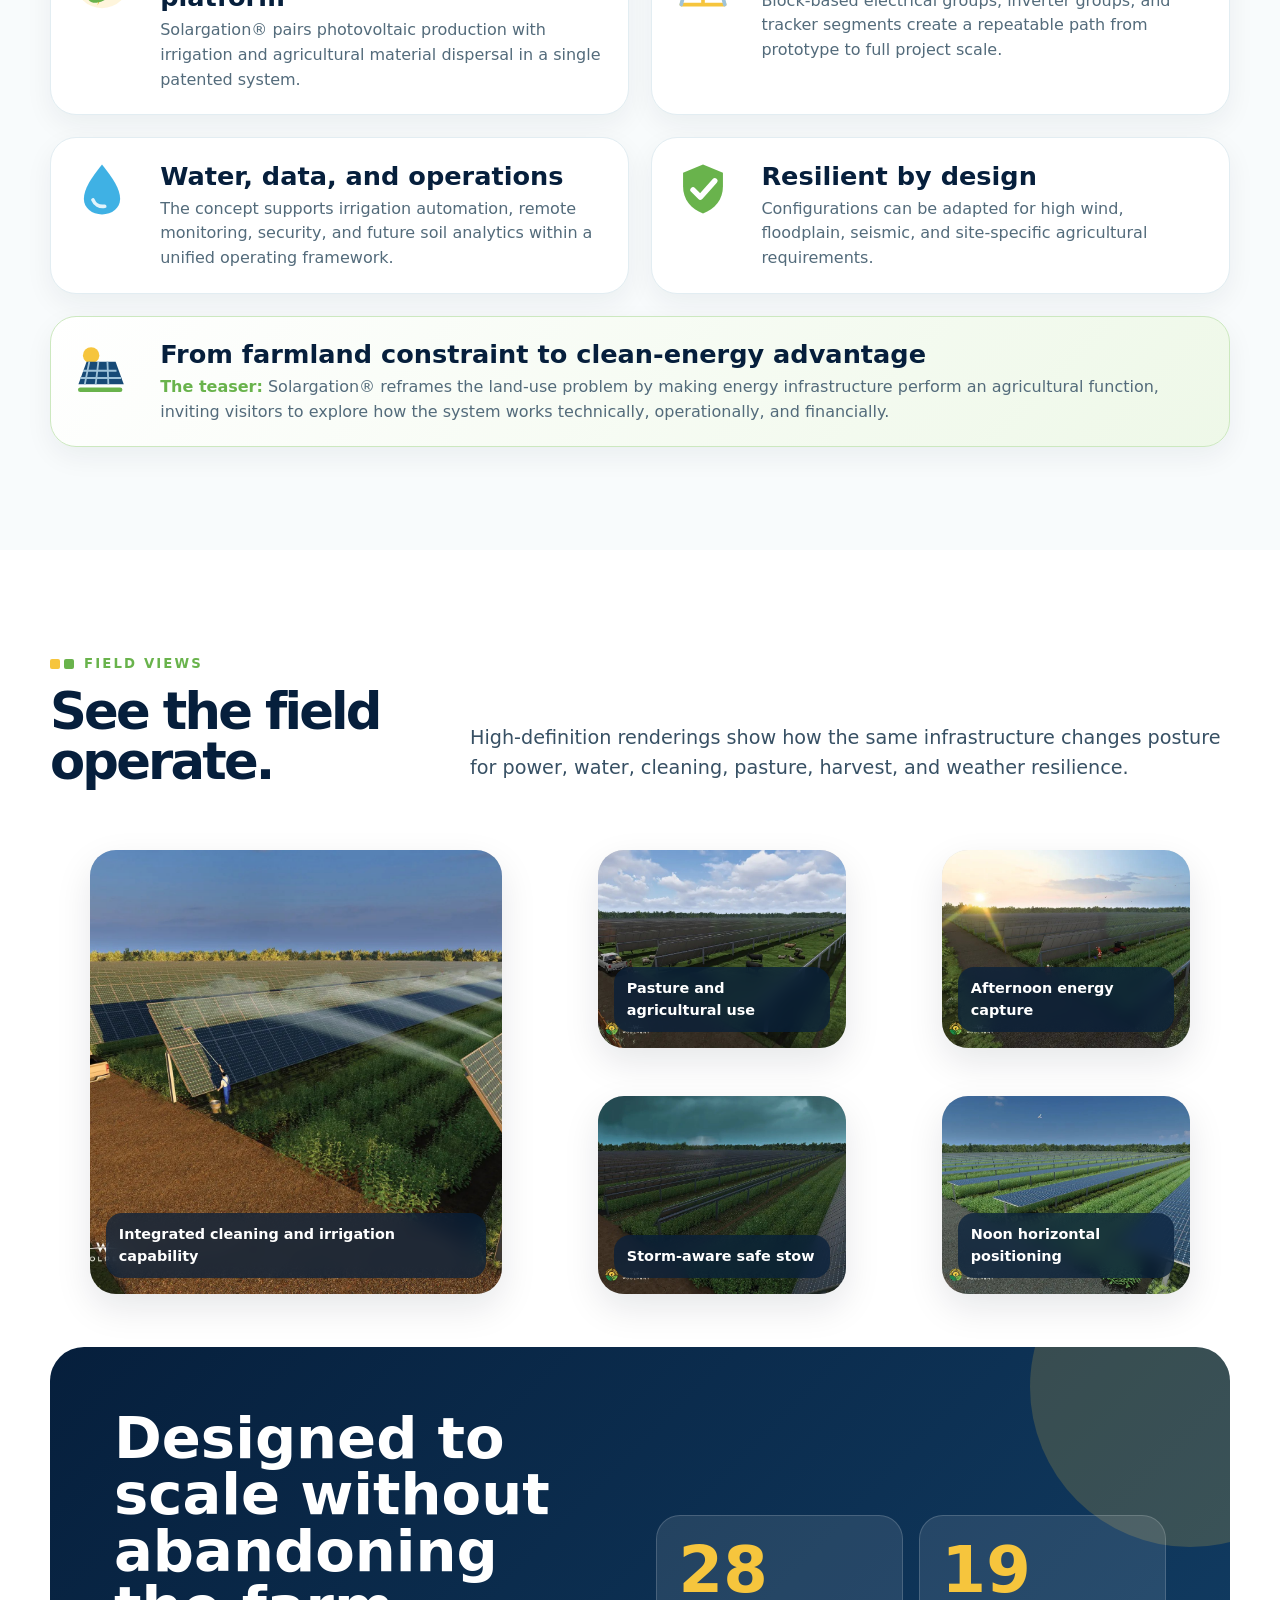
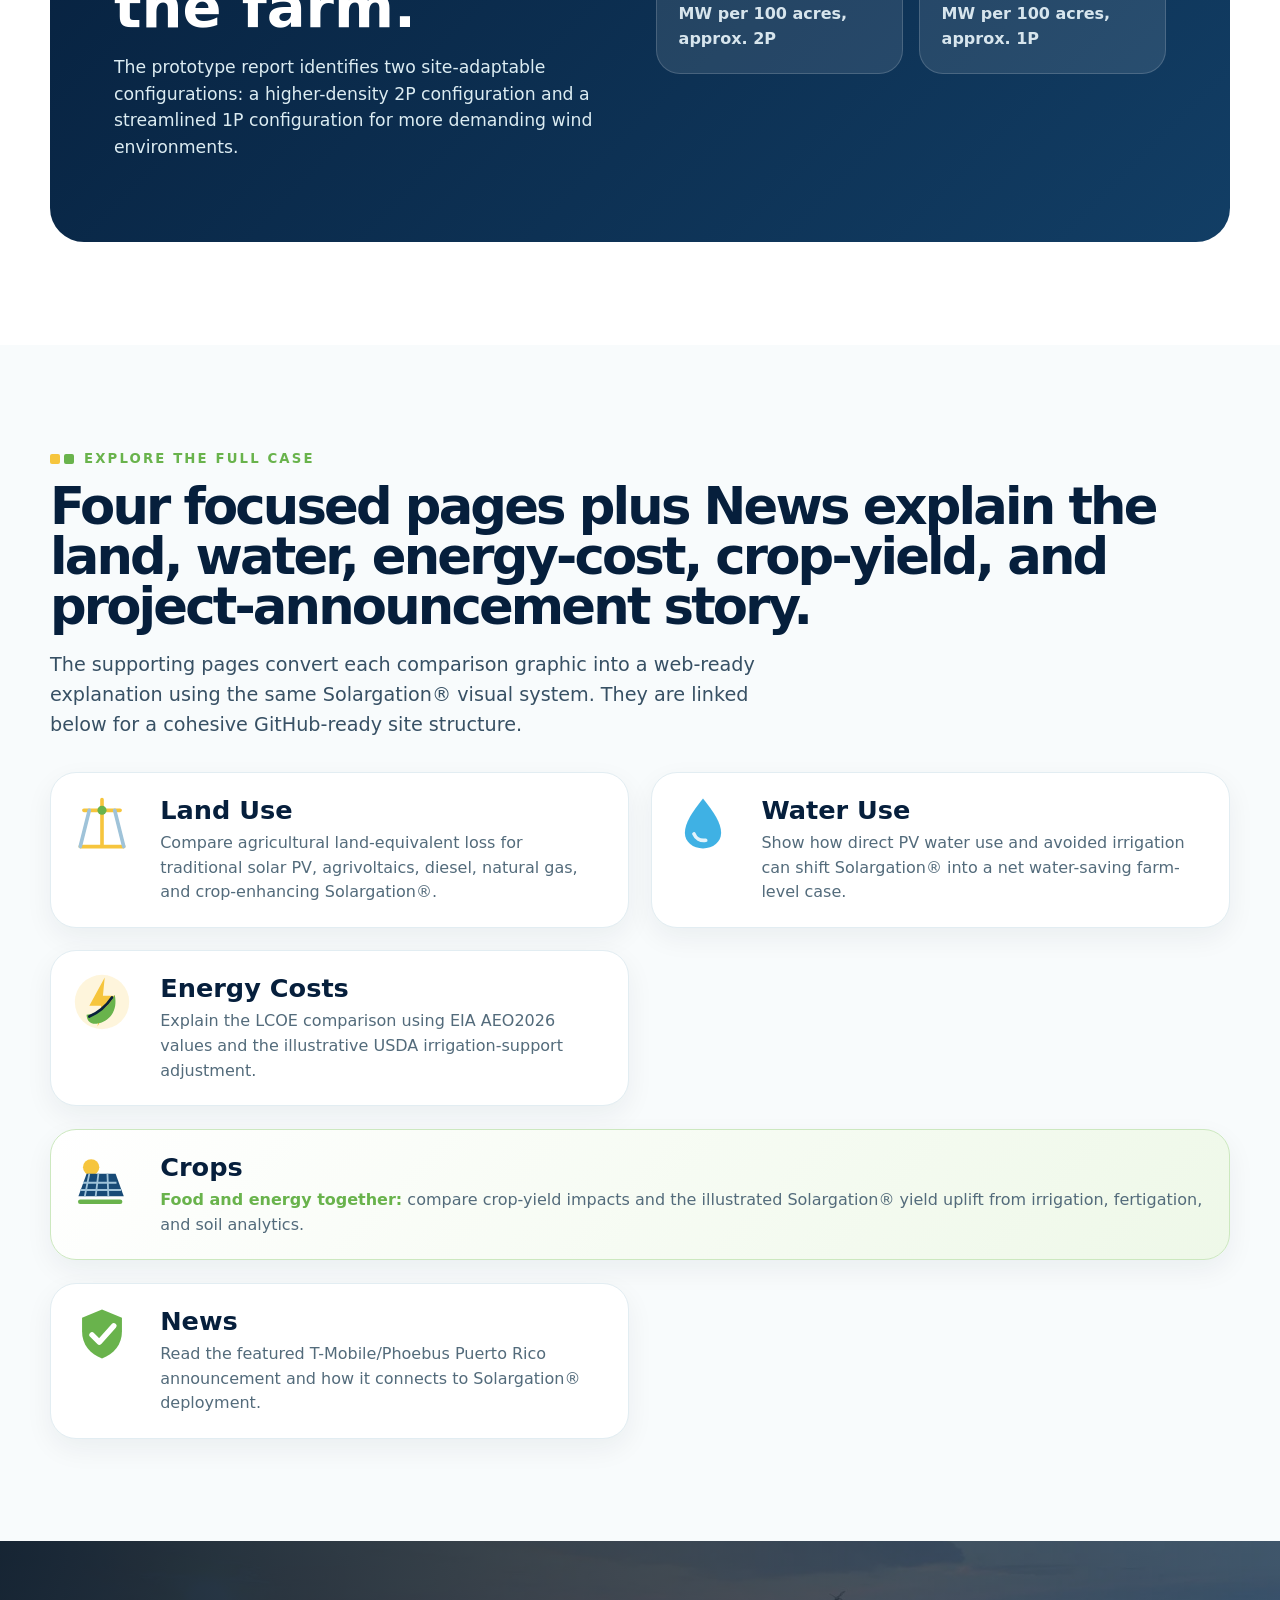
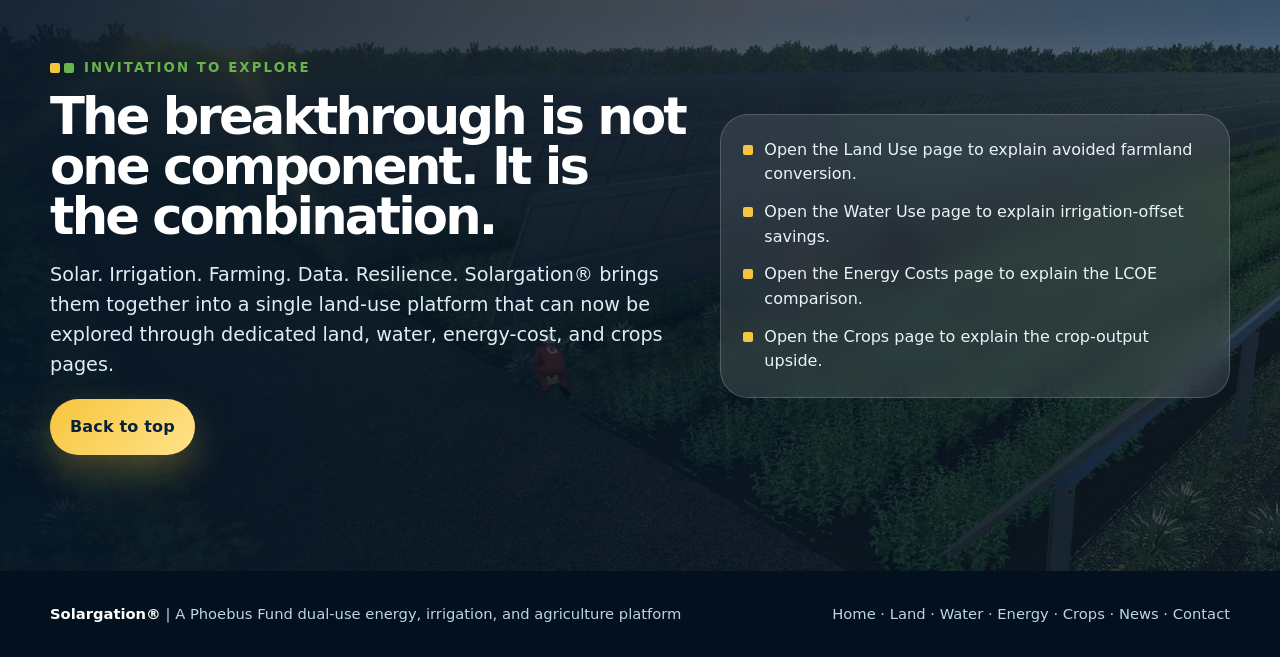
==== commit cab45245: "Change for formatting FYI" ====
--- a/index.html
+++ b/index.html
@@ -8,7 +8,7 @@
 <title>Solargation® | Irrigation Meets Utility-Scale Solar</title>
 <!-- Corrected package: all image links use relative assets/ paths and broadly supported JPG/PNG/SVG formats. -->
 <style>
-    :root{--navy:#061f3c;--navy-2:#0a2a4e;--deep:#041526;--green:#69b34c;--gold:#f6c53d;--sky:#2aa7df;--ice:#e9f4f8;--white:#fff;--muted:#617487;--max:1180px;--radius:28px;--shadow:0 26px 70px rgba(4,21,38,.18);--soft:0 14px 36px rgba(4,21,38,.10);--h1:clamp(2.55rem,7vw,6.4rem);--h2:clamp(2rem,4vw,4.25rem);--h3:clamp(1.2rem,2vw,1.75rem);--p:clamp(1rem,1.25vw,1.18rem);--small:clamp(.83rem,1vw,.96rem)}*{box-sizing:border-box}html{scroll-behavior:smooth}body{margin:0;font-family:Inter,ui-sans-serif,system-ui,-apple-system,BlinkMacSystemFont,"Segoe UI",sans-serif;color:var(--deep);background:#f8fbfc;line-height:1.55;overflow-x:hidden}img{max-width:100%;display:block}a{color:inherit;text-decoration:none}.wrap{width:min(calc(100% - 40px),var(--max));margin-inline:auto}.eyebrow{display:inline-flex;gap:.55rem;align-items:center;text-transform:uppercase;letter-spacing:.16em;font-size:var(--small);font-weight:800;color:var(--green)}.eyebrow:before{content:"";width:10px;height:10px;background:var(--gold);border-radius:2px;box-shadow:14px 0 0 var(--green)}.btn{display:inline-flex;align-items:center;justify-content:center;gap:.55rem;padding:1rem 1.25rem;border-radius:999px;font-weight:800;letter-spacing:.01em;transition:transform .22s ease,box-shadow .22s ease,background .22s ease;min-height:48px}.btn:hover{transform:translateY(-2px)}.btn-primary{background:linear-gradient(135deg,var(--gold),#ffe28a);color:#09213a;box-shadow:0 16px 34px rgba(246,197,61,.28)}.btn-secondary{border:1px solid rgba(255,255,255,.35);color:#fff;background:rgba(255,255,255,.08);backdrop-filter:blur(10px)}.site-header{position:fixed;inset:0 0 auto 0;z-index:50;background:rgba(6,31,60,.78);border-bottom:1px solid rgba(255,255,255,.10);backdrop-filter:blur(16px)}.nav{height:72px;display:flex;align-items:center;justify-content:space-between;gap:1rem}.brand{display:flex;align-items:center;gap:.8rem;color:#fff;font-weight:900;letter-spacing:.02em}.brand img{width:42px;height:42px;object-fit:contain}.brand small{display:block;color:#b9d4e6;font-weight:700;font-size:.72rem;letter-spacing:.12em;text-transform:uppercase}.nav-links{display:flex;align-items:center;gap:1.1rem;color:#d8e7f0;font-weight:750;font-size:.94rem}.nav-links a{opacity:.9}.nav-links a:hover{opacity:1;color:var(--gold)}.nav-links a[aria-current="page"]{opacity:1;color:var(--gold)}.hero{min-height:100svh;position:relative;display:grid;place-items:center;color:#fff;background:var(--navy);padding:130px 0 70px}.hero:before{content:"";position:absolute;inset:0;background-image:linear-gradient(90deg,rgba(4,21,38,.95) 0%,rgba(4,21,38,.76) 42%,rgba(4,21,38,.20) 100%),linear-gradient(0deg,rgba(4,21,38,.86) 0%,rgba(4,21,38,.08) 46%,rgba(4,21,38,.20) 100%),url('assets/hero-1600.jpg');background-size:cover;background-position:center}.hero:after{content:"";position:absolute;inset:auto -20% -22% -20%;height:38%;background:radial-gradient(ellipse at center,rgba(105,179,76,.30),transparent 65%)}.hero-inner{position:relative;z-index:1;display:grid;grid-template-columns:minmax(0,1.12fr) minmax(300px,.88fr);gap:clamp(2rem,6vw,6rem);align-items:end}.hero h1{font-size:var(--h1);line-height:.91;margin:.8rem 0 1.2rem;letter-spacing:-.07em}.hero h1 span{display:block;color:var(--gold)}.hero p{font-size:clamp(1.05rem,1.7vw,1.45rem);max-width:760px;color:#e9f4f8;margin:0 0 1.7rem}.hero-actions{display:flex;gap:.85rem;flex-wrap:wrap}.hero-panel{align-self:center;background:rgba(255,255,255,.10);border:1px solid rgba(255,255,255,.18);border-radius:var(--radius);backdrop-filter:blur(18px);box-shadow:0 34px 90px rgba(0,0,0,.28);overflow:hidden}.hero-panel-top{padding:1.2rem 1.2rem .4rem;display:flex;align-items:center;justify-content:space-between}.hero-panel-top img{width:70px}.status{display:flex;align-items:center;gap:.5rem;color:#dff3e6;font-weight:800;font-size:.86rem}.status i{display:block;width:10px;height:10px;background:var(--green);border-radius:50%;box-shadow:0 0 0 6px rgba(105,179,76,.18)}.metric-grid{display:grid;grid-template-columns:repeat(2,1fr);gap:1px;background:rgba(255,255,255,.10);margin-top:1rem}.metric{padding:1.1rem;background:rgba(6,31,60,.48)}.metric b{display:block;font-size:clamp(1.7rem,4vw,3.2rem);line-height:1;color:#fff;letter-spacing:-.05em}.metric span{display:block;color:#c6d8e6;font-size:.88rem;margin-top:.4rem}.scroll-cue{position:absolute;left:50%;bottom:22px;z-index:2;transform:translateX(-50%);color:#dbe8ef;font-size:.82rem;letter-spacing:.14em;text-transform:uppercase;opacity:.82}section{padding:clamp(64px,8vw,120px) 0}.intro{background:#fff}.intro-grid{display:grid;grid-template-columns:.85fr 1.15fr;gap:clamp(2rem,6vw,6rem);align-items:center}.section-title{font-size:var(--h2);line-height:.98;letter-spacing:-.055em;margin:.55rem 0 1rem;color:var(--navy)}.lead{font-size:clamp(1.08rem,1.5vw,1.36rem);color:#375064;max-width:760px}.image-stack{position:relative}.image-stack .main-img{border-radius:var(--radius);box-shadow:var(--shadow);aspect-ratio:4/3;object-fit:cover}.float-card{position:absolute;right:-22px;bottom:26px;width:min(340px,76%);padding:1.15rem;border-radius:22px;background:#fff;box-shadow:var(--shadow);border:1px solid #e3edf2}.float-card b{display:block;color:var(--navy);font-size:1.1rem}.float-card span{color:var(--muted);font-size:.95rem}.proofs{display:grid;grid-template-columns:repeat(3,1fr);gap:1rem;margin-top:2rem}.proof{padding:1.25rem;border-radius:22px;background:linear-gradient(180deg,#f7fbfd,#fff);border:1px solid #e1ebf1}.proof img{width:42px;height:42px;margin-bottom:.65rem}.proof h3{margin:.2rem 0 .45rem;font-size:1.08rem;color:var(--navy)}.proof p{margin:0;color:#526778;font-size:.98rem}.story{background:linear-gradient(180deg,var(--navy),#082644);color:#fff;position:relative;overflow:hidden}.story:before{content:"";position:absolute;inset:0;background:radial-gradient(circle at 10% 0%,rgba(246,197,61,.16),transparent 35%),radial-gradient(circle at 80% 20%,rgba(105,179,76,.15),transparent 35%)}.story .wrap{position:relative}.cards{display:grid;grid-template-columns:repeat(4,1fr);gap:1rem;margin-top:2rem}.card{background:rgba(255,255,255,.08);border:1px solid rgba(255,255,255,.14);border-radius:24px;overflow:hidden;box-shadow:0 18px 42px rgba(0,0,0,.18)}.card img{height:210px;width:100%;object-fit:cover}.card-body{padding:1.1rem}.card h3{font-size:1.18rem;margin:0 0 .45rem;color:#fff}.card p{margin:0;color:#d6e6ee;font-size:.95rem}.story .section-title{color:#fff}.story .lead{color:#d8eaf2}.tech{background:#f8fbfc}.tech-grid{display:grid;grid-template-columns:1fr 1fr;gap:1.4rem;margin-top:2rem}.feature{display:grid;grid-template-columns:70px 1fr;gap:1.1rem;align-items:start;padding:1.35rem;border-radius:26px;background:#fff;border:1px solid #e2edf2;box-shadow:0 10px 28px rgba(5,32,58,.06)}.feature img{width:58px}.feature h3{margin:.1rem 0 .35rem;color:var(--navy);font-size:var(--h3);line-height:1.15}.feature p{margin:0;color:#536b7b}.feature.emphasis{grid-column:span 2;background:linear-gradient(135deg,#fff,#eef8e8);border-color:#cce8bf}.feature.emphasis strong{color:var(--green)}.gallery{background:#fff}.gallery-head{display:flex;justify-content:space-between;gap:2rem;align-items:end;margin-bottom:2rem}.gallery-grid{display:grid;grid-template-columns:1.2fr .8fr .8fr;grid-auto-rows:230px;gap:1rem}.tile{position:relative;overflow:hidden;border-radius:26px;box-shadow:var(--soft);background:#ddd}.tile.large{grid-row:span 2}.tile img{width:100%;height:100%;object-fit:cover;transition:transform .7s ease}.tile:hover img{transform:scale(1.04)}.tile span{position:absolute;left:1rem;bottom:1rem;right:1rem;padding:.65rem .8rem;border-radius:16px;background:rgba(6,31,60,.72);backdrop-filter:blur(8px);color:#fff;font-weight:800;font-size:.9rem}.density{background:linear-gradient(135deg,var(--navy),#123e65);border-radius:34px;padding:clamp(2rem,5vw,4rem);color:#fff;display:grid;grid-template-columns:1fr 1fr;gap:2rem;align-items:center;margin-top:2.3rem;overflow:hidden;position:relative}.density:after{content:"";position:absolute;right:-120px;top:-120px;width:320px;height:320px;border-radius:50%;background:rgba(246,197,61,.18)}.density h2{font-size:clamp(2rem,4.5vw,4.4rem);line-height:.98;margin:0}.density p{font-size:1.08rem;color:#dcecf2}.density-metrics{display:grid;grid-template-columns:1fr 1fr;gap:1rem;position:relative;z-index:1}.density-metric{padding:1.35rem;border-radius:24px;background:rgba(255,255,255,.10);border:1px solid rgba(255,255,255,.16)}.density-metric b{display:block;font-size:clamp(2.1rem,5vw,4.8rem);line-height:1;color:var(--gold)}.density-metric span{color:#d7e5ed;font-weight:760}.cta{position:relative;color:#fff;background:var(--deep);overflow:hidden;padding:clamp(70px,9vw,132px) 0}.cta:before{content:"";position:absolute;inset:0;background:linear-gradient(90deg,rgba(4,21,38,.92),rgba(4,21,38,.58)),url('assets/afternoon-1600.jpg') center/cover no-repeat}.cta .wrap{position:relative;z-index:1;display:grid;grid-template-columns:1fr .8fr;gap:2rem;align-items:center}.cta h2{font-size:var(--h2);line-height:.98;letter-spacing:-.055em;margin:.6rem 0 1rem}.cta p{font-size:clamp(1.05rem,1.5vw,1.3rem);color:#e0edf4}.next-card{background:rgba(255,255,255,.1);border:1px solid rgba(255,255,255,.18);border-radius:var(--radius);padding:1.4rem;backdrop-filter:blur(14px)}.next-card ul{margin:0;padding:0;list-style:none;display:grid;gap:.8rem}.next-card li{display:flex;gap:.7rem;align-items:flex-start;color:#e9f4f8}.next-card li:before{content:"";margin-top:.45rem;width:10px;height:10px;border-radius:2px;background:var(--gold);flex:0 0 auto}.site-footer{background:#03111f;color:#bcd4e2;padding:2rem 0}.footer-inner{display:flex;justify-content:space-between;gap:1rem;align-items:center;font-size:.92rem}.footer-inner strong{color:#fff}@media(max-width:1000px){.hero-inner,.intro-grid,.tech-grid,.density,.cta .wrap{grid-template-columns:1fr}.hero{min-height:auto}.hero-inner{align-items:center}.cards{grid-template-columns:repeat(2,1fr)}.gallery-grid{grid-template-columns:1fr 1fr}.tile.large{grid-column:span 2}.feature.emphasis{grid-column:auto}.nav-links a:not(.btn){display:none}.hero-panel{max-width:640px}.proofs{grid-template-columns:1fr 1fr}.float-card{right:18px}}@media(max-width:680px){.wrap{width:min(calc(100% - 28px),var(--max))}.nav{height:64px}.brand span{font-size:.96rem}.brand small{display:none}.nav-links .btn{padding:.72rem .9rem;font-size:.88rem}.hero{padding:105px 0 54px}.hero:before{background-image:linear-gradient(0deg,rgba(4,21,38,.91) 0%,rgba(4,21,38,.55) 65%),url('assets/hero-900.jpg');background-position:center top}.hero h1{font-size:clamp(2.35rem,13vw,4.1rem);line-height:.95}.hero p{font-size:1.04rem}.hero-actions{display:grid;grid-template-columns:1fr}.metric-grid,.density-metrics,.proofs,.cards,.gallery-grid{grid-template-columns:1fr}.metric b{font-size:2.35rem}.intro-grid{gap:1.3rem}.image-stack .main-img{aspect-ratio:1/1}.float-card{position:relative;right:auto;bottom:auto;width:100%;margin-top:.9rem}.card img{height:230px}.feature{grid-template-columns:1fr;padding:1.1rem}.feature img{width:48px}.tile,.tile.large{grid-column:auto;grid-row:auto;height:250px}.gallery-head{display:block}.density{padding:1.35rem;border-radius:26px}.cta .wrap{gap:1.4rem}.footer-inner{display:block}.scroll-cue{display:none}}@media(min-width:1500px){:root{--max:1320px}.card img{height:245px}.gallery-grid{grid-auto-rows:260px}}@media(prefers-reduced-motion:reduce){*{scroll-behavior:auto!important;transition:none!important;animation:none!important}}
+    :root{--navy:#061f3c;--navy-2:#0a2a4e;--deep:#041526;--green:#69b34c;--gold:#f6c53d;--sky:#2aa7df;--ice:#e9f4f8;--white:#fff;--muted:#617487;--max:1180px;--radius:28px;--shadow:0 26px 70px rgba(4,21,38,.18);--soft:0 14px 36px rgba(4,21,38,.10);--h1:clamp(2.55rem,7vw,6.4rem);--h2:clamp(2rem,4vw,4.25rem);--h3:clamp(1.2rem,2vw,1.75rem);--p:clamp(1rem,1.25vw,1.18rem);--small:clamp(.83rem,1vw,.96rem)}*{box-sizing:border-box}html{scroll-behavior:smooth}body{margin:0;font-family:Inter,ui-sans-serif,system-ui,-apple-system,BlinkMacSystemFont,"Segoe UI",sans-serif;color:var(--deep);background:#f8fbfc;line-height:1.55;overflow-x:hidden}img{max-width:100%;display:block}a{color:inherit;text-decoration:none}.wrap{width:min(calc(100% - 40px),var(--max));margin-inline:auto}.eyebrow{display:inline-flex;gap:1.5rem;align-items:center;text-transform:uppercase;letter-spacing:.16em;font-size:var(--small);font-weight:800;color:var(--green)}.eyebrow:before{content:"";width:10px;height:10px;background:var(--gold);border-radius:2px;box-shadow:14px 0 0 var(--green)}.btn{display:inline-flex;align-items:center;justify-content:center;gap:.55rem;padding:1rem 1.25rem;border-radius:999px;font-weight:800;letter-spacing:.01em;transition:transform .22s ease,box-shadow .22s ease,background .22s ease;min-height:48px}.btn:hover{transform:translateY(-2px)}.btn-primary{background:linear-gradient(135deg,var(--gold),#ffe28a);color:#09213a;box-shadow:0 16px 34px rgba(246,197,61,.28)}.btn-secondary{border:1px solid rgba(255,255,255,.35);color:#fff;background:rgba(255,255,255,.08);backdrop-filter:blur(10px)}.site-header{position:fixed;inset:0 0 auto 0;z-index:50;background:rgba(6,31,60,.78);border-bottom:1px solid rgba(255,255,255,.10);backdrop-filter:blur(16px)}.nav{height:72px;display:flex;align-items:center;justify-content:space-between;gap:1rem}.brand{display:flex;align-items:center;gap:.8rem;color:#fff;font-weight:900;letter-spacing:.02em}.brand img{width:42px;height:42px;object-fit:contain}.brand small{display:block;color:#b9d4e6;font-weight:700;font-size:.72rem;letter-spacing:.12em;text-transform:uppercase}.nav-links{display:flex;align-items:center;gap:1.1rem;color:#d8e7f0;font-weight:750;font-size:.94rem}.nav-links a{opacity:.9}.nav-links a:hover{opacity:1;color:var(--gold)}.nav-links a[aria-current="page"]{opacity:1;color:var(--gold)}.hero{min-height:100svh;position:relative;display:grid;place-items:center;color:#fff;background:var(--navy);padding:130px 0 70px}.hero:before{content:"";position:absolute;inset:0;background-image:linear-gradient(90deg,rgba(4,21,38,.95) 0%,rgba(4,21,38,.76) 42%,rgba(4,21,38,.20) 100%),linear-gradient(0deg,rgba(4,21,38,.86) 0%,rgba(4,21,38,.08) 46%,rgba(4,21,38,.20) 100%),url('assets/hero-1600.jpg');background-size:cover;background-position:center}.hero:after{content:"";position:absolute;inset:auto -20% -22% -20%;height:38%;background:radial-gradient(ellipse at center,rgba(105,179,76,.30),transparent 65%)}.hero-inner{position:relative;z-index:1;display:grid;grid-template-columns:minmax(0,1.12fr) minmax(300px,.88fr);gap:clamp(2rem,6vw,6rem);align-items:end}.hero h1{font-size:var(--h1);line-height:.91;margin:.8rem 0 1.2rem;letter-spacing:-.07em}.hero h1 span{display:block;color:var(--gold)}.hero p{font-size:clamp(1.05rem,1.7vw,1.45rem);max-width:760px;color:#e9f4f8;margin:0 0 1.7rem}.hero-actions{display:flex;gap:.85rem;flex-wrap:wrap}.hero-panel{align-self:center;background:rgba(255,255,255,.10);border:1px solid rgba(255,255,255,.18);border-radius:var(--radius);backdrop-filter:blur(18px);box-shadow:0 34px 90px rgba(0,0,0,.28);overflow:hidden}.hero-panel-top{padding:1.2rem 1.2rem .4rem;display:flex;align-items:center;justify-content:space-between}.hero-panel-top img{width:70px}.status{display:flex;align-items:center;gap:.5rem;color:#dff3e6;font-weight:800;font-size:.86rem}.status i{display:block;width:10px;height:10px;background:var(--green);border-radius:50%;box-shadow:0 0 0 6px rgba(105,179,76,.18)}.metric-grid{display:grid;grid-template-columns:repeat(2,1fr);gap:1px;background:rgba(255,255,255,.10);margin-top:1rem}.metric{padding:1.1rem;background:rgba(6,31,60,.48)}.metric b{display:block;font-size:clamp(1.7rem,4vw,3.2rem);line-height:1;color:#fff;letter-spacing:-.05em}.metric span{display:block;color:#c6d8e6;font-size:.88rem;margin-top:.4rem}.scroll-cue{position:absolute;left:50%;bottom:22px;z-index:2;transform:translateX(-50%);color:#dbe8ef;font-size:.82rem;letter-spacing:.14em;text-transform:uppercase;opacity:.82}section{padding:clamp(64px,8vw,120px) 0}.intro{background:#fff}.intro-grid{display:grid;grid-template-columns:.85fr 1.15fr;gap:clamp(2rem,6vw,6rem);align-items:center}.section-title{font-size:var(--h2);line-height:.98;letter-spacing:-.055em;margin:.55rem 0 1rem;color:var(--navy)}.lead{font-size:clamp(1.08rem,1.5vw,1.36rem);color:#375064;max-width:760px}.image-stack{position:relative}.image-stack .main-img{border-radius:var(--radius);box-shadow:var(--shadow);aspect-ratio:4/3;object-fit:cover}.float-card{position:absolute;right:-22px;bottom:26px;width:min(340px,76%);padding:1.15rem;border-radius:22px;background:#fff;box-shadow:var(--shadow);border:1px solid #e3edf2}.float-card b{display:block;color:var(--navy);font-size:1.1rem}.float-card span{color:var(--muted);font-size:.95rem}.proofs{display:grid;grid-template-columns:repeat(3,1fr);gap:1rem;margin-top:2rem}.proof{padding:1.25rem;border-radius:22px;background:linear-gradient(180deg,#f7fbfd,#fff);border:1px solid #e1ebf1}.proof img{width:42px;height:42px;margin-bottom:.65rem}.proof h3{margin:.2rem 0 .45rem;font-size:1.08rem;color:var(--navy)}.proof p{margin:0;color:#526778;font-size:.98rem}.story{background:linear-gradient(180deg,var(--navy),#082644);color:#fff;position:relative;overflow:hidden}.story:before{content:"";position:absolute;inset:0;background:radial-gradient(circle at 10% 0%,rgba(246,197,61,.16),transparent 35%),radial-gradient(circle at 80% 20%,rgba(105,179,76,.15),transparent 35%)}.story .wrap{position:relative}.cards{display:grid;grid-template-columns:repeat(4,1fr);gap:1rem;margin-top:2rem}.card{background:rgba(255,255,255,.08);border:1px solid rgba(255,255,255,.14);border-radius:24px;overflow:hidden;box-shadow:0 18px 42px rgba(0,0,0,.18)}.card img{height:210px;width:100%;object-fit:cover}.card-body{padding:1.1rem}.card h3{font-size:1.18rem;margin:0 0 .45rem;color:#fff}.card p{margin:0;color:#d6e6ee;font-size:.95rem}.story .section-title{color:#fff}.story .lead{color:#d8eaf2}.tech{background:#f8fbfc}.tech-grid{display:grid;grid-template-columns:1fr 1fr;gap:1.4rem;margin-top:2rem}.feature{display:grid;grid-template-columns:70px 1fr;gap:1.1rem;align-items:start;padding:1.35rem;border-radius:26px;background:#fff;border:1px solid #e2edf2;box-shadow:0 10px 28px rgba(5,32,58,.06)}.feature img{width:58px}.feature h3{margin:.1rem 0 .35rem;color:var(--navy);font-size:var(--h3);line-height:1.15}.feature p{margin:0;color:#536b7b}.feature.emphasis{grid-column:span 2;background:linear-gradient(135deg,#fff,#eef8e8);border-color:#cce8bf}.feature.emphasis strong{color:var(--green)}.gallery{background:#fff}.gallery-head{display:flex;justify-content:space-between;gap:2rem;align-items:end;margin-bottom:2rem}.gallery-grid{display:grid;grid-template-columns:1.2fr .8fr .8fr;grid-auto-rows:230px;gap:1rem}.tile{position:relative;overflow:hidden;border-radius:26px;box-shadow:var(--soft);background:#ddd}.tile.large{grid-row:span 2}.tile img{width:100%;height:100%;object-fit:cover;transition:transform .7s ease}.tile:hover img{transform:scale(1.04)}.tile span{position:absolute;left:1rem;bottom:1rem;right:1rem;padding:.65rem .8rem;border-radius:16px;background:rgba(6,31,60,.72);backdrop-filter:blur(8px);color:#fff;font-weight:800;font-size:.9rem}.density{background:linear-gradient(135deg,var(--navy),#123e65);border-radius:34px;padding:clamp(2rem,5vw,4rem);color:#fff;display:grid;grid-template-columns:1fr 1fr;gap:2rem;align-items:center;margin-top:2.3rem;overflow:hidden;position:relative}.density:after{content:"";position:absolute;right:-120px;top:-120px;width:320px;height:320px;border-radius:50%;background:rgba(246,197,61,.18)}.density h2{font-size:clamp(2rem,4.5vw,4.4rem);line-height:.98;margin:0}.density p{font-size:1.08rem;color:#dcecf2}.density-metrics{display:grid;grid-template-columns:1fr 1fr;gap:1rem;position:relative;z-index:1}.density-metric{padding:1.35rem;border-radius:24px;background:rgba(255,255,255,.10);border:1px solid rgba(255,255,255,.16)}.density-metric b{display:block;font-size:clamp(2.1rem,5vw,4.8rem);line-height:1;color:var(--gold)}.density-metric span{color:#d7e5ed;font-weight:760}.cta{position:relative;color:#fff;background:var(--deep);overflow:hidden;padding:clamp(70px,9vw,132px) 0}.cta:before{content:"";position:absolute;inset:0;background:linear-gradient(90deg,rgba(4,21,38,.92),rgba(4,21,38,.58)),url('assets/afternoon-1600.jpg') center/cover no-repeat}.cta .wrap{position:relative;z-index:1;display:grid;grid-template-columns:1fr .8fr;gap:2rem;align-items:center}.cta h2{font-size:var(--h2);line-height:.98;letter-spacing:-.055em;margin:.6rem 0 1rem}.cta p{font-size:clamp(1.05rem,1.5vw,1.3rem);color:#e0edf4}.next-card{background:rgba(255,255,255,.1);border:1px solid rgba(255,255,255,.18);border-radius:var(--radius);padding:1.4rem;backdrop-filter:blur(14px)}.next-card ul{margin:0;padding:0;list-style:none;display:grid;gap:.8rem}.next-card li{display:flex;gap:.7rem;align-items:flex-start;color:#e9f4f8}.next-card li:before{content:"";margin-top:.45rem;width:10px;height:10px;border-radius:2px;background:var(--gold);flex:0 0 auto}.site-footer{background:#03111f;color:#bcd4e2;padding:2rem 0}.footer-inner{display:flex;justify-content:space-between;gap:1rem;align-items:center;font-size:.92rem}.footer-inner strong{color:#fff}@media(max-width:1000px){.hero-inner,.intro-grid,.tech-grid,.density,.cta .wrap{grid-template-columns:1fr}.hero{min-height:auto}.hero-inner{align-items:center}.cards{grid-template-columns:repeat(2,1fr)}.gallery-grid{grid-template-columns:1fr 1fr}.tile.large{grid-column:span 2}.feature.emphasis{grid-column:auto}.nav-links a:not(.btn){display:none}.hero-panel{max-width:640px}.proofs{grid-template-columns:1fr 1fr}.float-card{right:18px}}@media(max-width:680px){.wrap{width:min(calc(100% - 28px),var(--max))}.nav{height:64px}.brand span{font-size:.96rem}.brand small{display:none}.nav-links .btn{padding:.72rem .9rem;font-size:.88rem}.hero{padding:105px 0 54px}.hero:before{background-image:linear-gradient(0deg,rgba(4,21,38,.91) 0%,rgba(4,21,38,.55) 65%),url('assets/hero-900.jpg');background-position:center top}.hero h1{font-size:clamp(2.35rem,13vw,4.1rem);line-height:.95}.hero p{font-size:1.04rem}.hero-actions{display:grid;grid-template-columns:1fr}.metric-grid,.density-metrics,.proofs,.cards,.gallery-grid{grid-template-columns:1fr}.metric b{font-size:2.35rem}.intro-grid{gap:1.3rem}.image-stack .main-img{aspect-ratio:1/1}.float-card{position:relative;right:auto;bottom:auto;width:100%;margin-top:.9rem}.card img{height:230px}.feature{grid-template-columns:1fr;padding:1.1rem}.feature img{width:48px}.tile,.tile.large{grid-column:auto;grid-row:auto;height:250px}.gallery-head{display:block}.density{padding:1.35rem;border-radius:26px}.cta .wrap{gap:1.4rem}.footer-inner{display:block}.scroll-cue{display:none}}@media(min-width:1500px){:root{--max:1320px}.card img{height:245px}.gallery-grid{grid-auto-rows:260px}}@media(prefers-reduced-motion:reduce){*{scroll-behavior:auto!important;transition:none!important;animation:none!important}}
   
 .download-area{background:#f8fbfc;padding:clamp(54px,7vw,92px) 0}.download-panel{display:grid;grid-template-columns:1.05fr .95fr;gap:clamp(1.2rem,4vw,3rem);align-items:center;padding:clamp(1.25rem,3vw,2.4rem);border-radius:30px;background:#fff;border:1px solid #e2edf2;box-shadow:0 18px 44px rgba(5,32,58,.08)}.download-panel img{border-radius:24px;border:1px solid #dfeaf0;box-shadow:0 12px 30px rgba(5,32,58,.08)}.download-panel p{color:#526b7d;font-size:1.05rem}.download-actions{display:flex;gap:.8rem;flex-wrap:wrap;margin-top:1.1rem}.btn-download{background:linear-gradient(135deg,var(--green),#92cf6c);color:#07203a;box-shadow:0 14px 30px rgba(105,179,76,.22)}@media(max-width:900px){.download-panel{grid-template-columns:1fr}}
 </style>
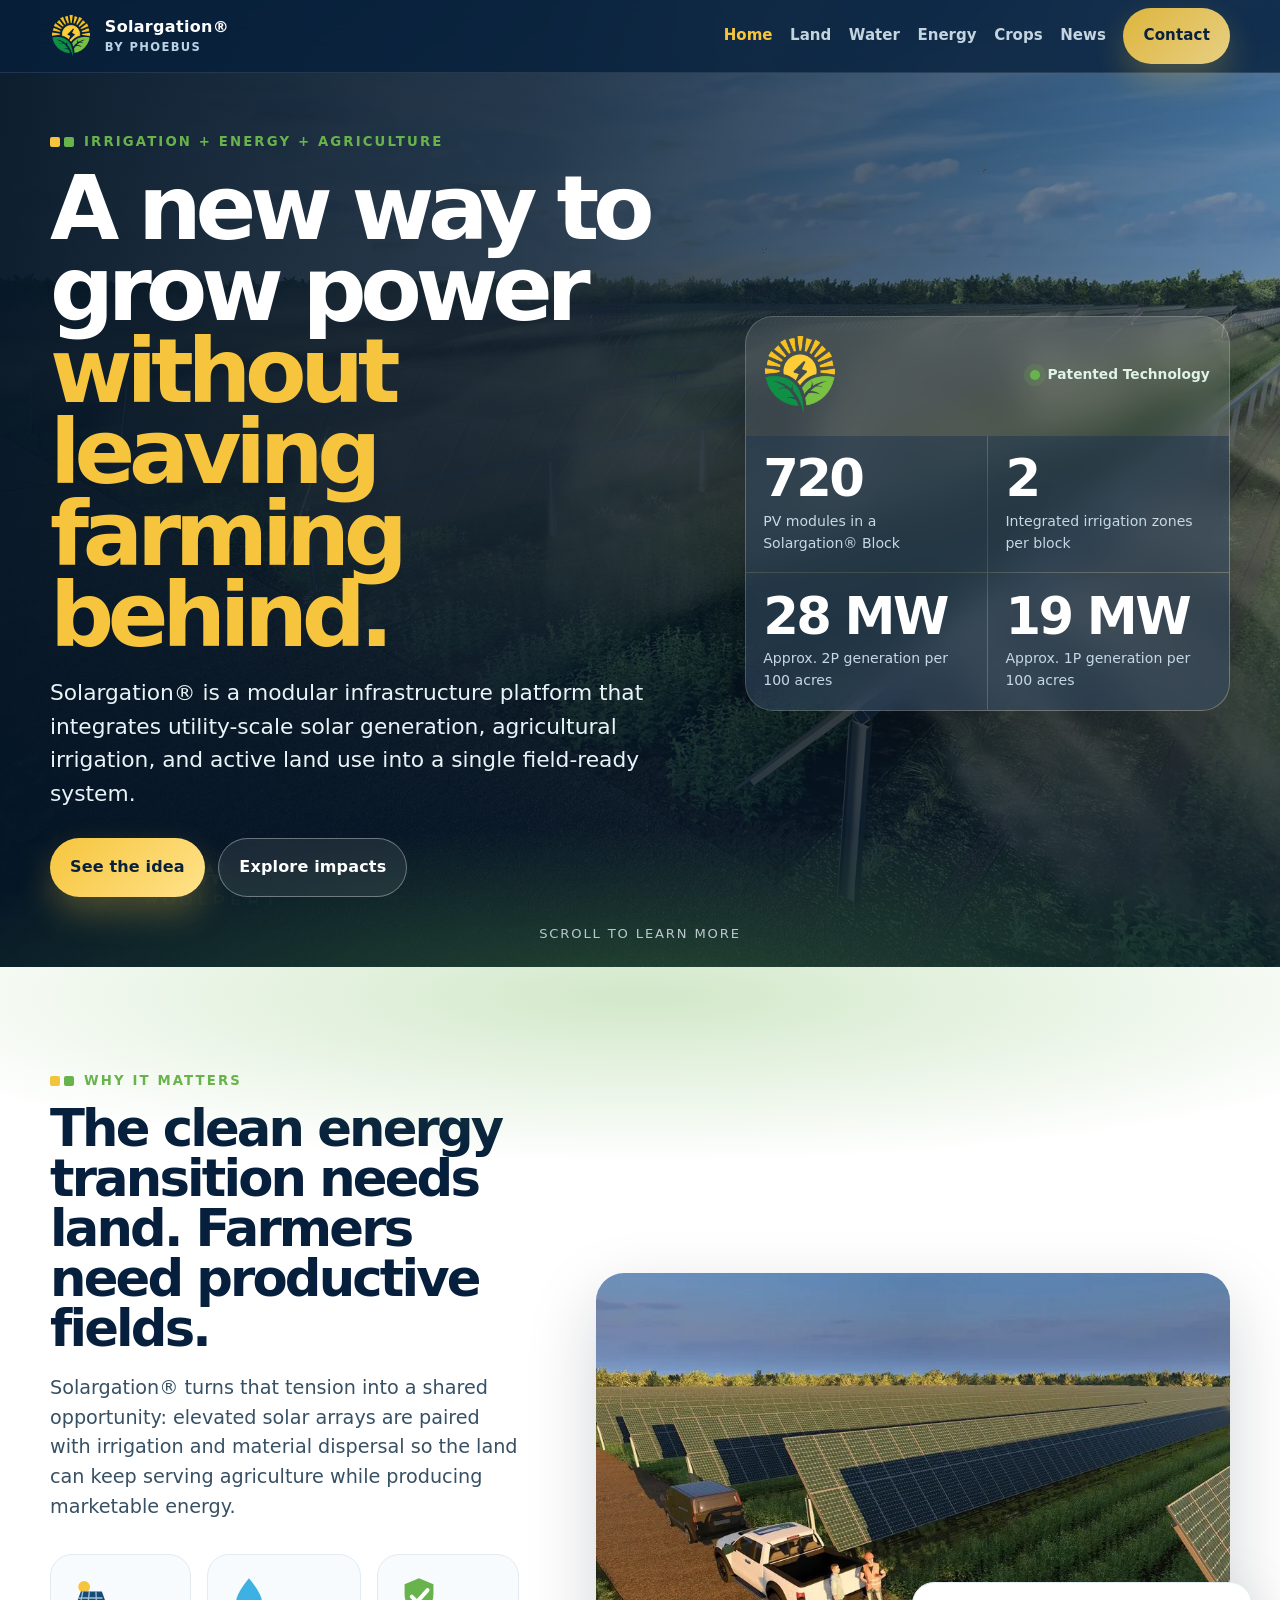
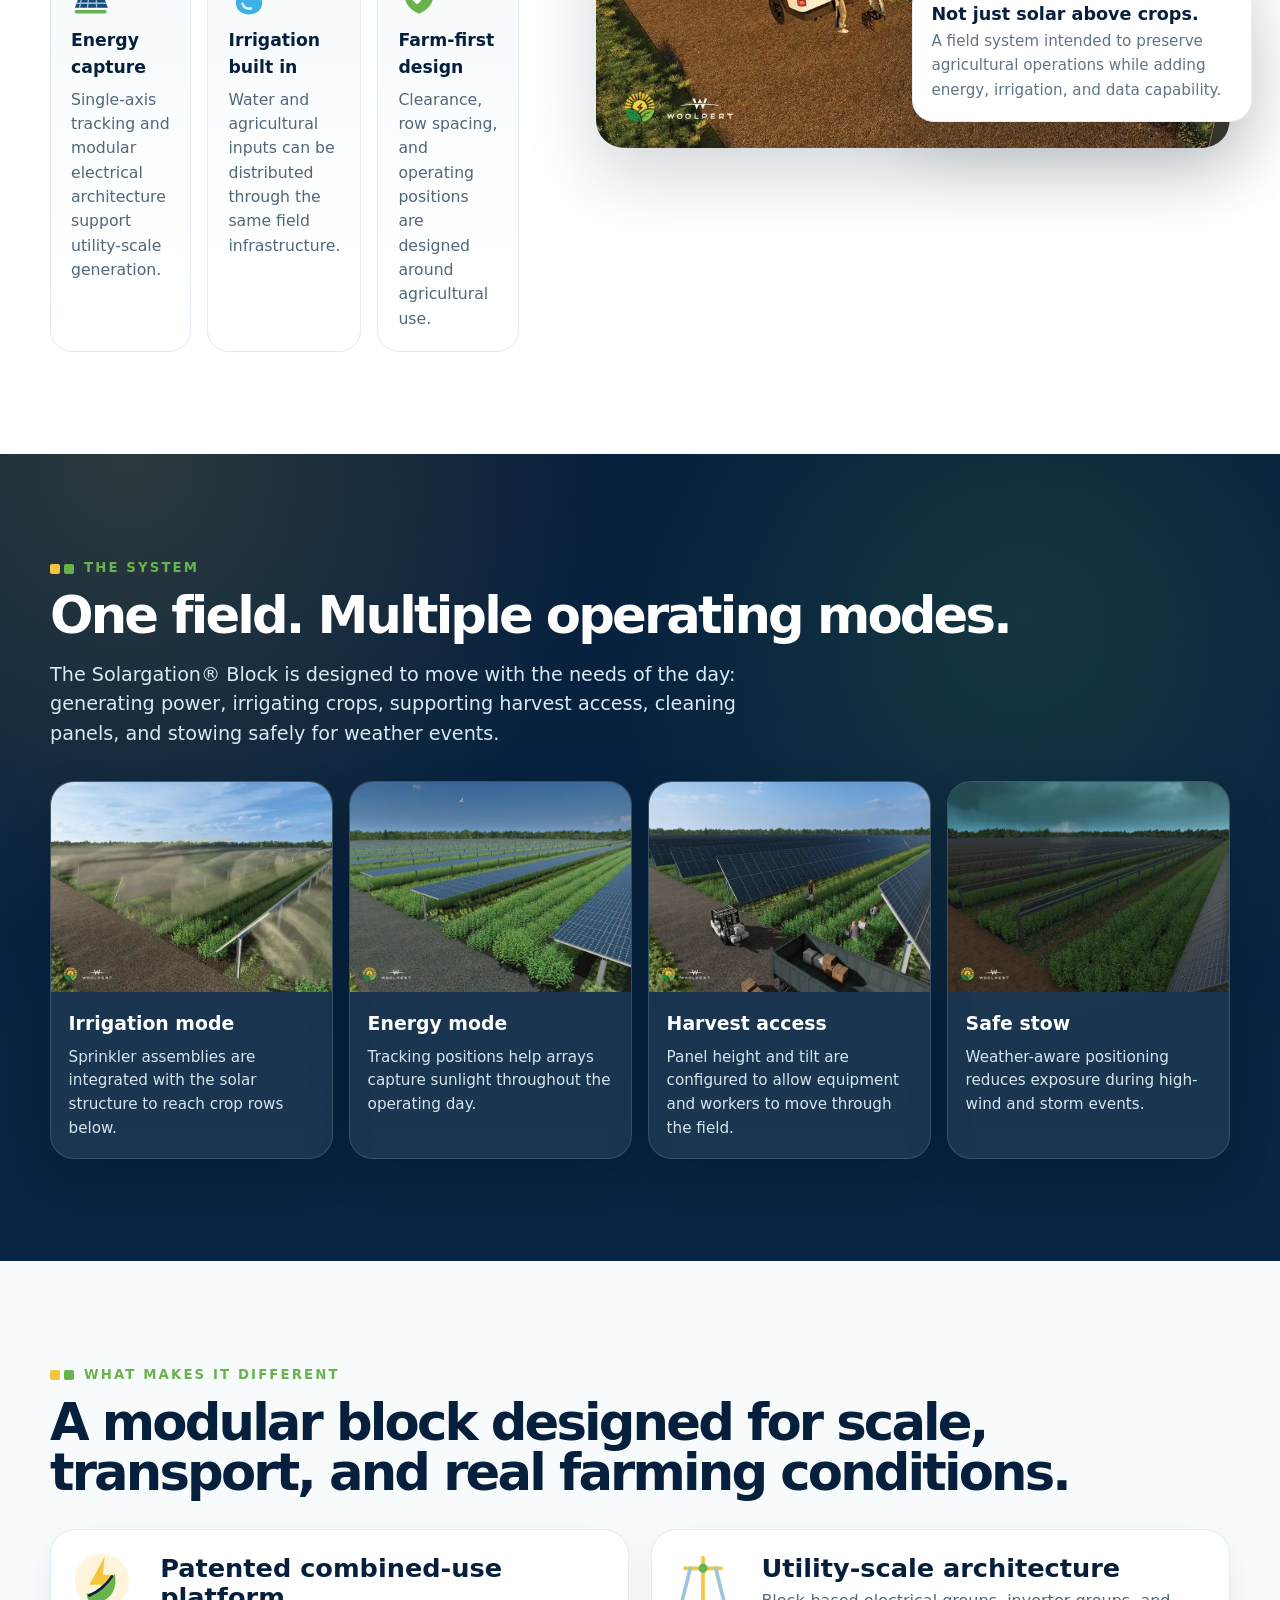
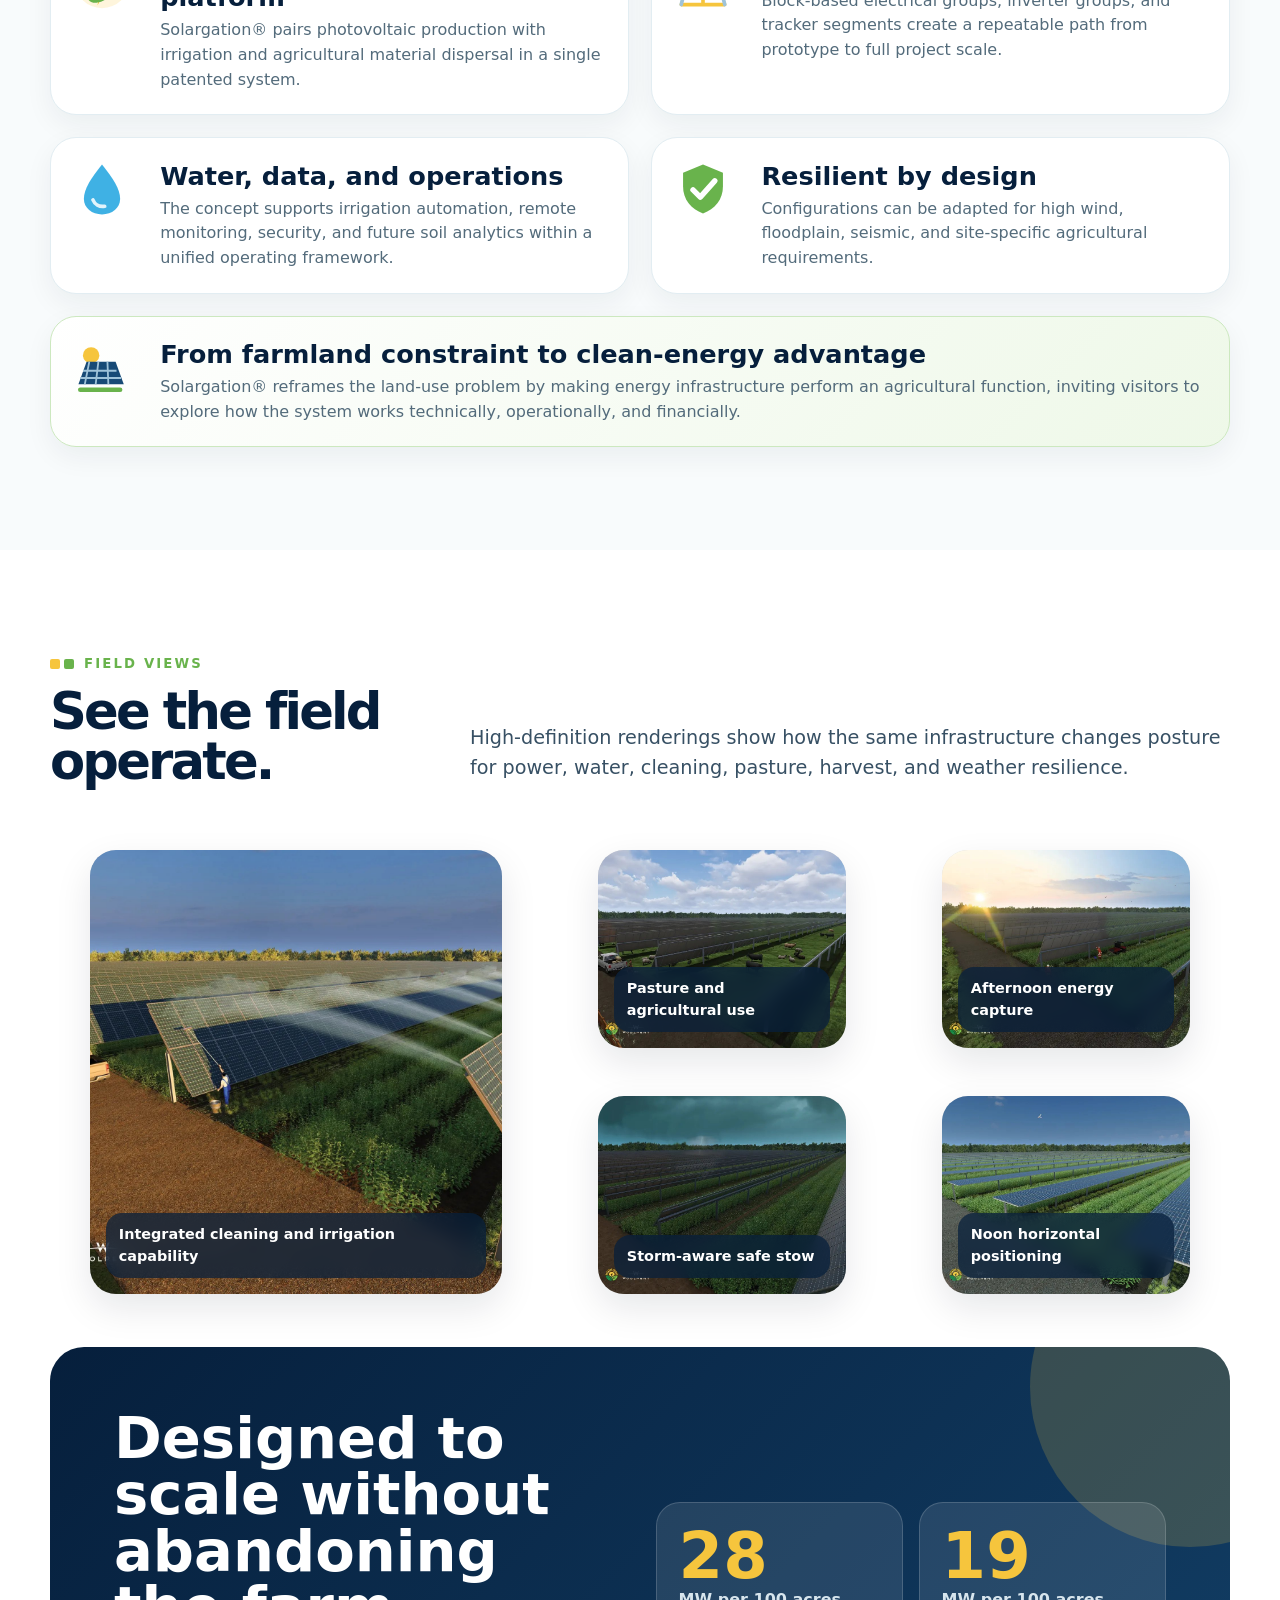
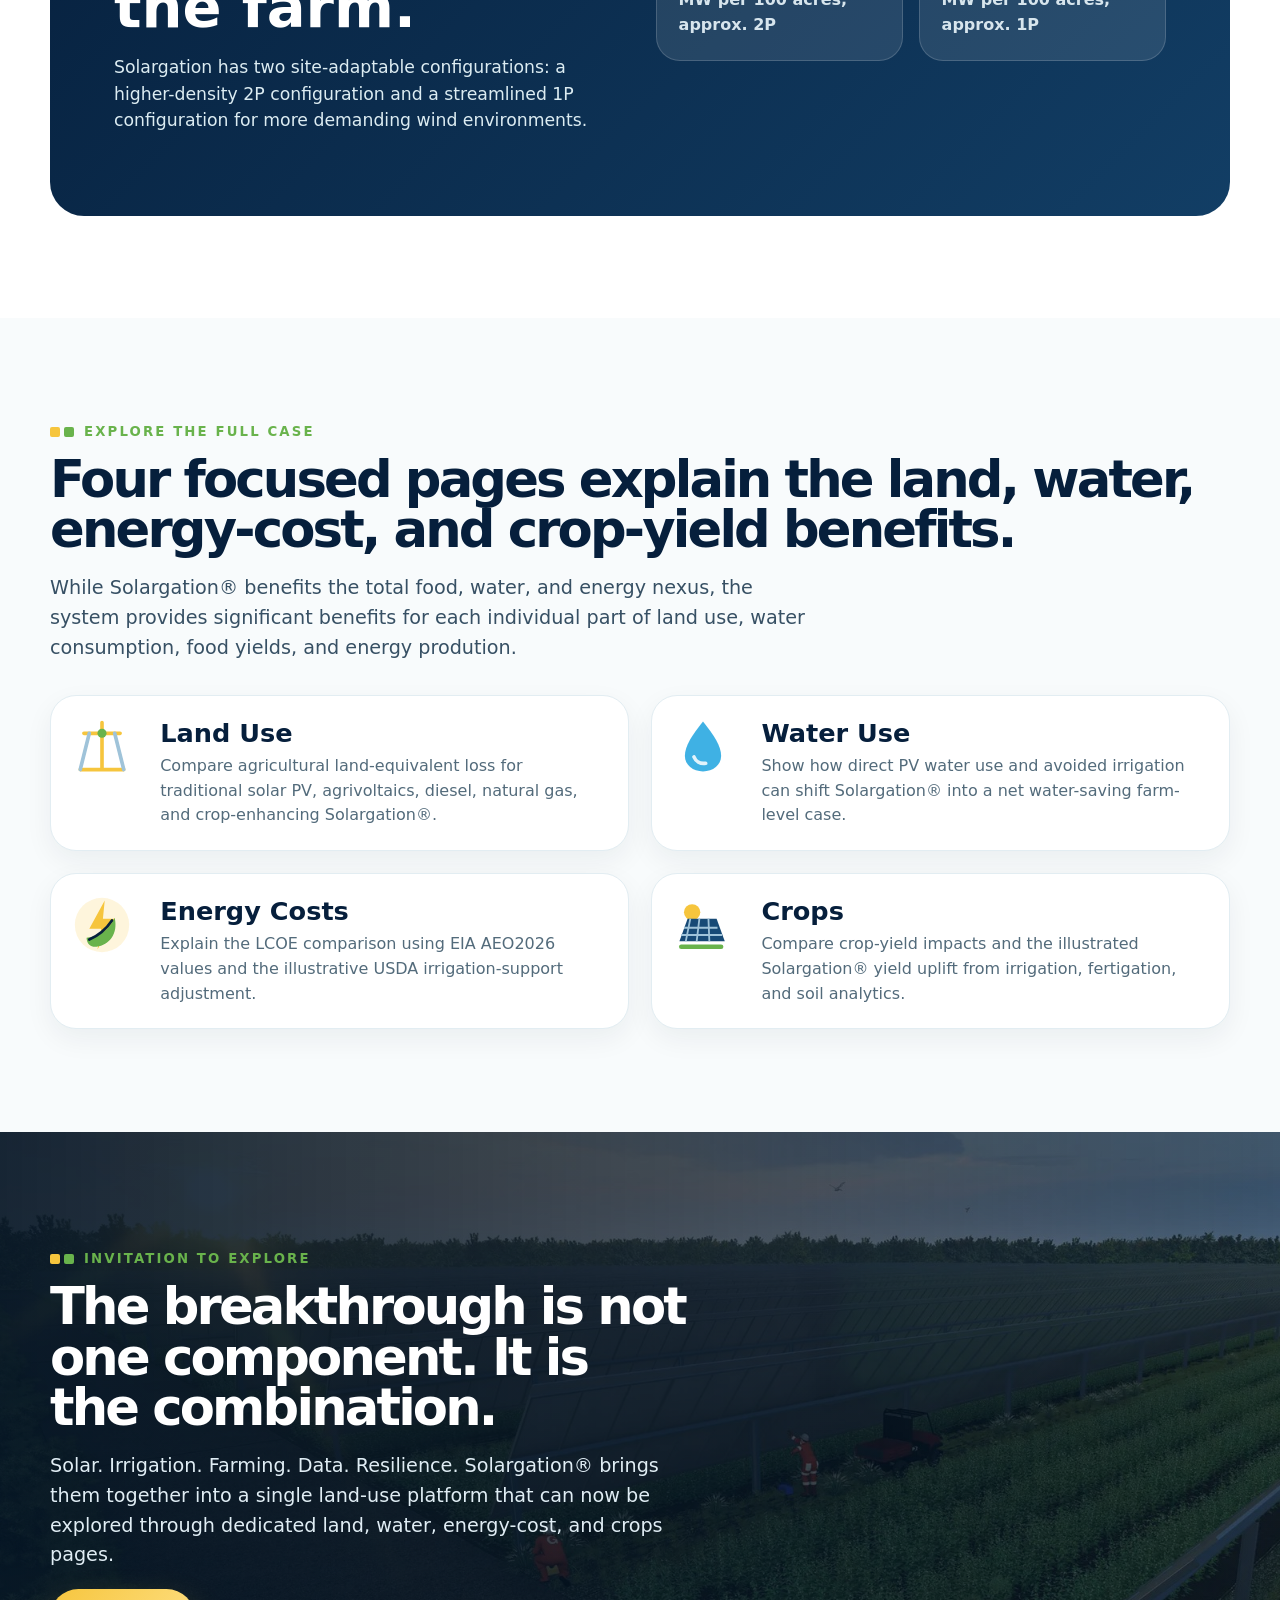
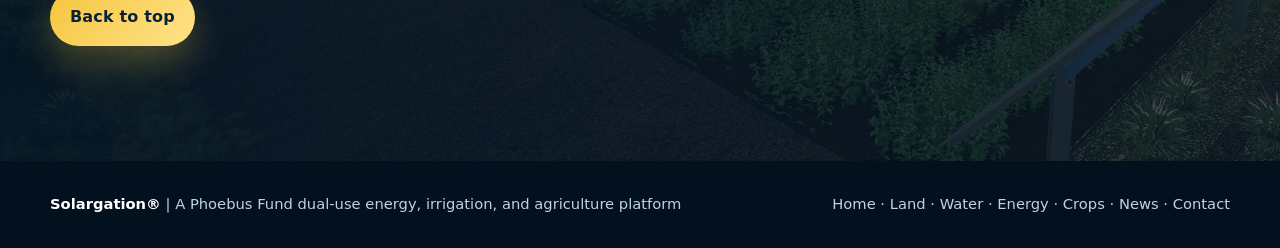
==== commit bd4cfe80: "Formatting & language updates Language Updates" ====
--- a/index.html
+++ b/index.html
@@ -16,12 +16,12 @@
 <body>
 <header aria-label="Site header" class="site-header"><div class="wrap nav"><a aria-label="Solargation® Home" class="brand" href="index.html"><img alt="Solargation® mark" src="assets/solargation-mark.png"/><span>Solargation®<small>by Phoebus</small></span></a><nav aria-label="Primary navigation" class="nav-links"><a aria-current="page" href="index.html">Home</a><a href="landuse.html">Land</a><a href="wateruse.html">Water</a><a href="energy.html">Energy</a><a href="crops.html">Crops</a><a href="news.html">News</a><a class="btn btn-primary" href="contact.html">Contact</a></nav></div></header>
 <main id="top">
-<section aria-labelledby="hero-title" class="hero"><div class="wrap hero-inner"><div><span class="eyebrow">Irrigation + Energy + Agriculture</span><h1 id="hero-title">A new way to grow power <span>without leaving farming behind.</span></h1><p>Solargation® is a modular infrastructure platform that integrates utility-scale solar generation, agricultural irrigation, and active land use into a single field-ready system.</p><div class="hero-actions"><a class="btn btn-primary" href="#why">See the idea</a><a class="btn btn-secondary" href="#impact">Explore impacts</a></div></div><aside aria-label="Solargation® teaser statistics" class="hero-panel"><div class="hero-panel-top"><img alt="" src="assets/solargation-mark.png"/><span class="status"><i></i> Prototype-ready concept</span></div><div class="metric-grid"><div class="metric"><b>720</b><span>PV modules in a Solargation® Block</span></div><div class="metric"><b>2</b><span>Integrated irrigation zones per block</span></div><div class="metric"><b>28 MW</b><span>Approx. 2P generation per 100 acres</span></div><div class="metric"><b>19 MW</b><span>Approx. 1P generation per 100 acres</span></div></div></aside></div><div class="scroll-cue">Scroll to learn more</div></section>
+<section aria-labelledby="hero-title" class="hero"><div class="wrap hero-inner"><div><span class="eyebrow">Irrigation + Energy + Agriculture</span><h1 id="hero-title">A new way to grow power <span>without leaving farming behind.</span></h1><p>Solargation® is a modular infrastructure platform that integrates utility-scale solar generation, agricultural irrigation, and active land use into a single field-ready system.</p><div class="hero-actions"><a class="btn btn-primary" href="#why">See the idea</a><a class="btn btn-secondary" href="#impact">Explore impacts</a></div></div><aside aria-label="Solargation® teaser statistics" class="hero-panel"><div class="hero-panel-top"><img alt="" src="assets/solargation-mark.png"/><span class="status"><i></i> Patented Technology</span></div><div class="metric-grid"><div class="metric"><b>720</b><span>PV modules in a Solargation® Block</span></div><div class="metric"><b>2</b><span>Integrated irrigation zones per block</span></div><div class="metric"><b>28 MW</b><span>Approx. 2P generation per 100 acres</span></div><div class="metric"><b>19 MW</b><span>Approx. 1P generation per 100 acres</span></div></div></aside></div><div class="scroll-cue">Scroll to learn more</div></section>
 <section aria-labelledby="why-title" class="intro" id="why"><div class="wrap intro-grid"><div><span class="eyebrow">Why it matters</span><h2 class="section-title" id="why-title">The clean energy transition needs land. Farmers need productive fields.</h2><p class="lead">Solargation® turns that tension into a shared opportunity: elevated solar arrays are paired with irrigation and material dispersal so the land can keep serving agriculture while producing marketable energy.</p><div class="proofs"><article class="proof"><img alt="" src="assets/solar.svg"/><h3>Energy capture</h3><p>Single-axis tracking and modular electrical architecture support utility-scale generation.</p></article><article class="proof"><img alt="" src="assets/water.svg"/><h3>Irrigation built in</h3><p>Water and agricultural inputs can be distributed through the same field infrastructure.</p></article><article class="proof"><img alt="" src="assets/shield.svg"/><h3>Farm-first design</h3><p>Clearance, row spacing, and operating positions are designed around agricultural use.</p></article></div></div><div class="image-stack"><picture><source sizes="(max-width: 1000px) 100vw, 52vw" srcset="assets/morning-900.jpg 900w, assets/morning-1600.jpg 1600w"/><img alt="Solargation® solar arrays over agricultural fields in morning position" class="main-img" src="assets/morning-1600.jpg"/></picture><div class="float-card"><b>Not just solar above crops.</b><span>A field system intended to preserve agricultural operations while adding energy, irrigation, and data capability.</span></div></div></div></section>
 <section aria-labelledby="system-title" class="story" id="system"><div class="wrap"><span class="eyebrow">The system</span><h2 class="section-title" id="system-title">One field. Multiple operating modes.</h2><p class="lead">The Solargation® Block is designed to move with the needs of the day: generating power, irrigating crops, supporting harvest access, cleaning panels, and stowing safely for weather events.</p><div class="cards"><article class="card"><img alt="Irrigation rendering" src="assets/hero-thumb.jpg"/><div class="card-body"><h3>Irrigation mode</h3><p>Sprinkler assemblies are integrated with the solar structure to reach crop rows below.</p></div></article><article class="card"><img alt="Noon horizontal solar rendering" src="assets/noon-thumb.jpg"/><div class="card-body"><h3>Energy mode</h3><p>Tracking positions help arrays capture sunlight throughout the operating day.</p></div></article><article class="card"><img alt="Harvest rendering" src="assets/harvest-thumb.jpg"/><div class="card-body"><h3>Harvest access</h3><p>Panel height and tilt are configured to allow equipment and workers to move through the field.</p></div></article><article class="card"><img alt="Safe stow storm rendering" src="assets/stow-thumb.jpg"/><div class="card-body"><h3>Safe stow</h3><p>Weather-aware positioning reduces exposure during high-wind and storm events.</p></div></article></div></div></section>
-<section aria-labelledby="tech-title" class="tech"><div class="wrap"><span class="eyebrow">What makes it different</span><h2 class="section-title" id="tech-title">A modular block designed for scale, transport, and real farming conditions.</h2><div class="tech-grid"><article class="feature"><img alt="" src="assets/bolt-leaf.svg"/><div><h3>Patented combined-use platform</h3><p>Solargation® pairs photovoltaic production with irrigation and agricultural material dispersal in a single patented system.</p></div></article><article class="feature"><img alt="" src="assets/grid.svg"/><div><h3>Utility-scale architecture</h3><p>Block-based electrical groups, inverter groups, and tracker segments create a repeatable path from prototype to full project scale.</p></div></article><article class="feature"><img alt="" src="assets/water.svg"/><div><h3>Water, data, and operations</h3><p>The concept supports irrigation automation, remote monitoring, security, and future soil analytics within a unified operating framework.</p></div></article><article class="feature"><img alt="" src="assets/shield.svg"/><div><h3>Resilient by design</h3><p>Configurations can be adapted for high wind, floodplain, seismic, and site-specific agricultural requirements.</p></div></article><article class="feature emphasis"><img alt="" src="assets/solar.svg"/><div><h3>From farmland constraint to clean-energy advantage</h3><p><strong>The teaser:</strong> Solargation® reframes the land-use problem by making energy infrastructure perform an agricultural function, inviting visitors to explore how the system works technically, operationally, and financially.</p></div></article></div></div></section>
-<section aria-labelledby="field-title" class="gallery" id="field"><div class="wrap"><div class="gallery-head"><div><span class="eyebrow">Field views</span><h2 class="section-title" id="field-title">See the field operate.</h2></div><p class="lead">High-definition renderings show how the same infrastructure changes posture for power, water, cleaning, pasture, harvest, and weather resilience.</p></div><div class="gallery-grid"><figure class="tile large"><img alt="Solargation® cleaning mode rendering" src="assets/cleaning-1600.jpg"/><span>Integrated cleaning and irrigation capability</span></figure><figure class="tile"><img alt="Solargation® pasture rendering" src="assets/pasture-900.jpg"/><span>Pasture and agricultural use</span></figure><figure class="tile"><img alt="Solargation® afternoon energy rendering" src="assets/afternoon-900.jpg"/><span>Afternoon energy capture</span></figure><figure class="tile"><img alt="Solargation® safe stow rendering" src="assets/stow-900.jpg"/><span>Storm-aware safe stow</span></figure><figure class="tile"><img alt="Solargation® noon horizontal rendering" src="assets/noon-900.jpg"/><span>Noon horizontal positioning</span></figure></div><div aria-label="Solargation® power density comparison" class="density"><div><h2>Designed to scale without abandoning the farm.</h2><p>The prototype report identifies two site-adaptable configurations: a higher-density 2P configuration and a streamlined 1P configuration for more demanding wind environments.</p></div><div class="density-metrics"><div class="density-metric"><b>28</b><span>MW per 100 acres, approx. 2P</span></div><div class="density-metric"><b>19</b><span>MW per 100 acres, approx. 1P</span></div></div></div></div></section>
-<section aria-labelledby="impact-title" class="tech" id="impact"><div class="wrap"><span class="eyebrow">Explore the full case</span><h2 class="section-title" id="impact-title">Four focused pages plus News explain the land, water, energy-cost, crop-yield, and project-announcement story.</h2><p class="lead">The supporting pages convert each comparison graphic into a web-ready explanation using the same Solargation® visual system. They are linked below for a cohesive GitHub-ready site structure.</p><div class="tech-grid"><a class="feature" href="landuse.html"><img alt="" src="assets/grid.svg"/><div><h3>Land Use</h3><p>Compare agricultural land-equivalent loss for traditional solar PV, agrivoltaics, diesel, natural gas, and crop-enhancing Solargation®.</p></div></a><a class="feature" href="wateruse.html"><img alt="" src="assets/water.svg"/><div><h3>Water Use</h3><p>Show how direct PV water use and avoided irrigation can shift Solargation® into a net water-saving farm-level case.</p></div></a><a class="feature" href="energy.html"><img alt="" src="assets/bolt-leaf.svg"/><div><h3>Energy Costs</h3><p>Explain the LCOE comparison using EIA AEO2026 values and the illustrative USDA irrigation-support adjustment.</p></div></a><a class="feature emphasis" href="crops.html"><img alt="" src="assets/solar.svg"/><div><h3>Crops</h3><p><strong>Food and energy together:</strong> compare crop-yield impacts and the illustrated Solargation® yield uplift from irrigation, fertigation, and soil analytics.</p></div></a><a class="feature" href="news.html"><img alt="" src="assets/shield.svg"/><div><h3>News</h3><p>Read the featured T-Mobile/Phoebus Puerto Rico announcement and how it connects to Solargation® deployment.</p></div></a></div></div></section>
-<section aria-labelledby="explore-title" class="cta" id="explore"><div class="wrap"><div><span class="eyebrow">Invitation to explore</span><h2 id="explore-title">The breakthrough is not one component. It is the combination.</h2><p>Solar. Irrigation. Farming. Data. Resilience. Solargation® brings them together into a single land-use platform that can now be explored through dedicated land, water, energy-cost, and crops pages.</p><a class="btn btn-primary" href="#top">Back to top</a></div><aside class="next-card"><ul><li>Open the Land Use page to explain avoided farmland conversion.</li><li>Open the Water Use page to explain irrigation-offset savings.</li><li>Open the Energy Costs page to explain the LCOE comparison.</li><li>Open the Crops page to explain the crop-output upside.</li></ul></aside></div></section>
+<section aria-labelledby="tech-title" class="tech"><div class="wrap"><span class="eyebrow">What makes it different</span><h2 class="section-title" id="tech-title">A modular block designed for scale, transport, and real farming conditions.</h2><div class="tech-grid"><article class="feature"><img alt="" src="assets/bolt-leaf.svg"/><div><h3>Patented combined-use platform</h3><p>Solargation® pairs photovoltaic production with irrigation and agricultural material dispersal in a single patented system.</p></div></article><article class="feature"><img alt="" src="assets/grid.svg"/><div><h3>Utility-scale architecture</h3><p>Block-based electrical groups, inverter groups, and tracker segments create a repeatable path from prototype to full project scale.</p></div></article><article class="feature"><img alt="" src="assets/water.svg"/><div><h3>Water, data, and operations</h3><p>The concept supports irrigation automation, remote monitoring, security, and future soil analytics within a unified operating framework.</p></div></article><article class="feature"><img alt="" src="assets/shield.svg"/><div><h3>Resilient by design</h3><p>Configurations can be adapted for high wind, floodplain, seismic, and site-specific agricultural requirements.</p></div></article><article class="feature emphasis"><img alt="" src="assets/solar.svg"/><div><h3>From farmland constraint to clean-energy advantage</h3><p>Solargation® reframes the land-use problem by making energy infrastructure perform an agricultural function, inviting visitors to explore how the system works technically, operationally, and financially.</p></div></article></div></div></section>
+<section aria-labelledby="field-title" class="gallery" id="field"><div class="wrap"><div class="gallery-head"><div><span class="eyebrow">Field views</span><h2 class="section-title" id="field-title">See the field operate.</h2></div><p class="lead">High-definition renderings show how the same infrastructure changes posture for power, water, cleaning, pasture, harvest, and weather resilience.</p></div><div class="gallery-grid"><figure class="tile large"><img alt="Solargation® cleaning mode rendering" src="assets/cleaning-1600.jpg"/><span>Integrated cleaning and irrigation capability</span></figure><figure class="tile"><img alt="Solargation® pasture rendering" src="assets/pasture-900.jpg"/><span>Pasture and agricultural use</span></figure><figure class="tile"><img alt="Solargation® afternoon energy rendering" src="assets/afternoon-900.jpg"/><span>Afternoon energy capture</span></figure><figure class="tile"><img alt="Solargation® safe stow rendering" src="assets/stow-900.jpg"/><span>Storm-aware safe stow</span></figure><figure class="tile"><img alt="Solargation® noon horizontal rendering" src="assets/noon-900.jpg"/><span>Noon horizontal positioning</span></figure></div><div aria-label="Solargation® power density comparison" class="density"><div><h2>Designed to scale without abandoning the farm.</h2><p>Solargation has two site-adaptable configurations: a higher-density 2P configuration and a streamlined 1P configuration for more demanding wind environments.</p></div><div class="density-metrics"><div class="density-metric"><b>28</b><span>MW per 100 acres, approx. 2P</span></div><div class="density-metric"><b>19</b><span>MW per 100 acres, approx. 1P</span></div></div></div></div></section>
+<section aria-labelledby="impact-title" class="tech" id="impact"><div class="wrap"><span class="eyebrow">Explore the full case</span><h2 class="section-title" id="impact-title">Four focused pages explain the land, water, energy-cost, and crop-yield benefits.</h2><p class="lead">While Solargation® benefits the total food, water, and energy nexus, the system provides significant benefits for each individual part of land use, water consumption, food yields, and energy prodution.</p><div class="tech-grid"><a class="feature" href="landuse.html"><img alt="" src="assets/grid.svg"/><div><h3>Land Use</h3><p>Compare agricultural land-equivalent loss for traditional solar PV, agrivoltaics, diesel, natural gas, and crop-enhancing Solargation®.</p></div></a><a class="feature" href="wateruse.html"><img alt="" src="assets/water.svg"/><div><h3>Water Use</h3><p>Show how direct PV water use and avoided irrigation can shift Solargation® into a net water-saving farm-level case.</p></div></a><a class="feature" href="energy.html"><img alt="" src="assets/bolt-leaf.svg"/><div><h3>Energy Costs</h3><p>Explain the LCOE comparison using EIA AEO2026 values and the illustrative USDA irrigation-support adjustment.</p></div></a><a class="feature" href="crops.html"><img alt="" src="assets/solar.svg"/><div><h3>Crops</h3><p>Compare crop-yield impacts and the illustrated Solargation® yield uplift from irrigation, fertigation, and soil analytics.</p></div></a></div></div></section>
+<section aria-labelledby="explore-title" class="cta" id="explore"><div class="wrap"><div><span class="eyebrow">Invitation to explore</span><h2 id="explore-title">The breakthrough is not one component. It is the combination.</h2><p>Solar. Irrigation. Farming. Data. Resilience. Solargation® brings them together into a single land-use platform that can now be explored through dedicated land, water, energy-cost, and crops pages.</p><a class="btn btn-primary" href="#top">Back to top</a></div></div></section>
 </main><footer class="site-footer"><div class="wrap footer-inner"><div><strong>Solargation®</strong> | A Phoebus Fund dual-use energy, irrigation, and agriculture platform</div><div><a href="index.html">Home</a> · <a href="landuse.html">Land</a> · <a href="wateruse.html">Water</a> · <a href="energy.html">Energy</a> · <a href="crops.html">Crops</a> · <a href="news.html">News</a> · <a href="contact.html">Contact</a></div></div></footer>
 </body></html>
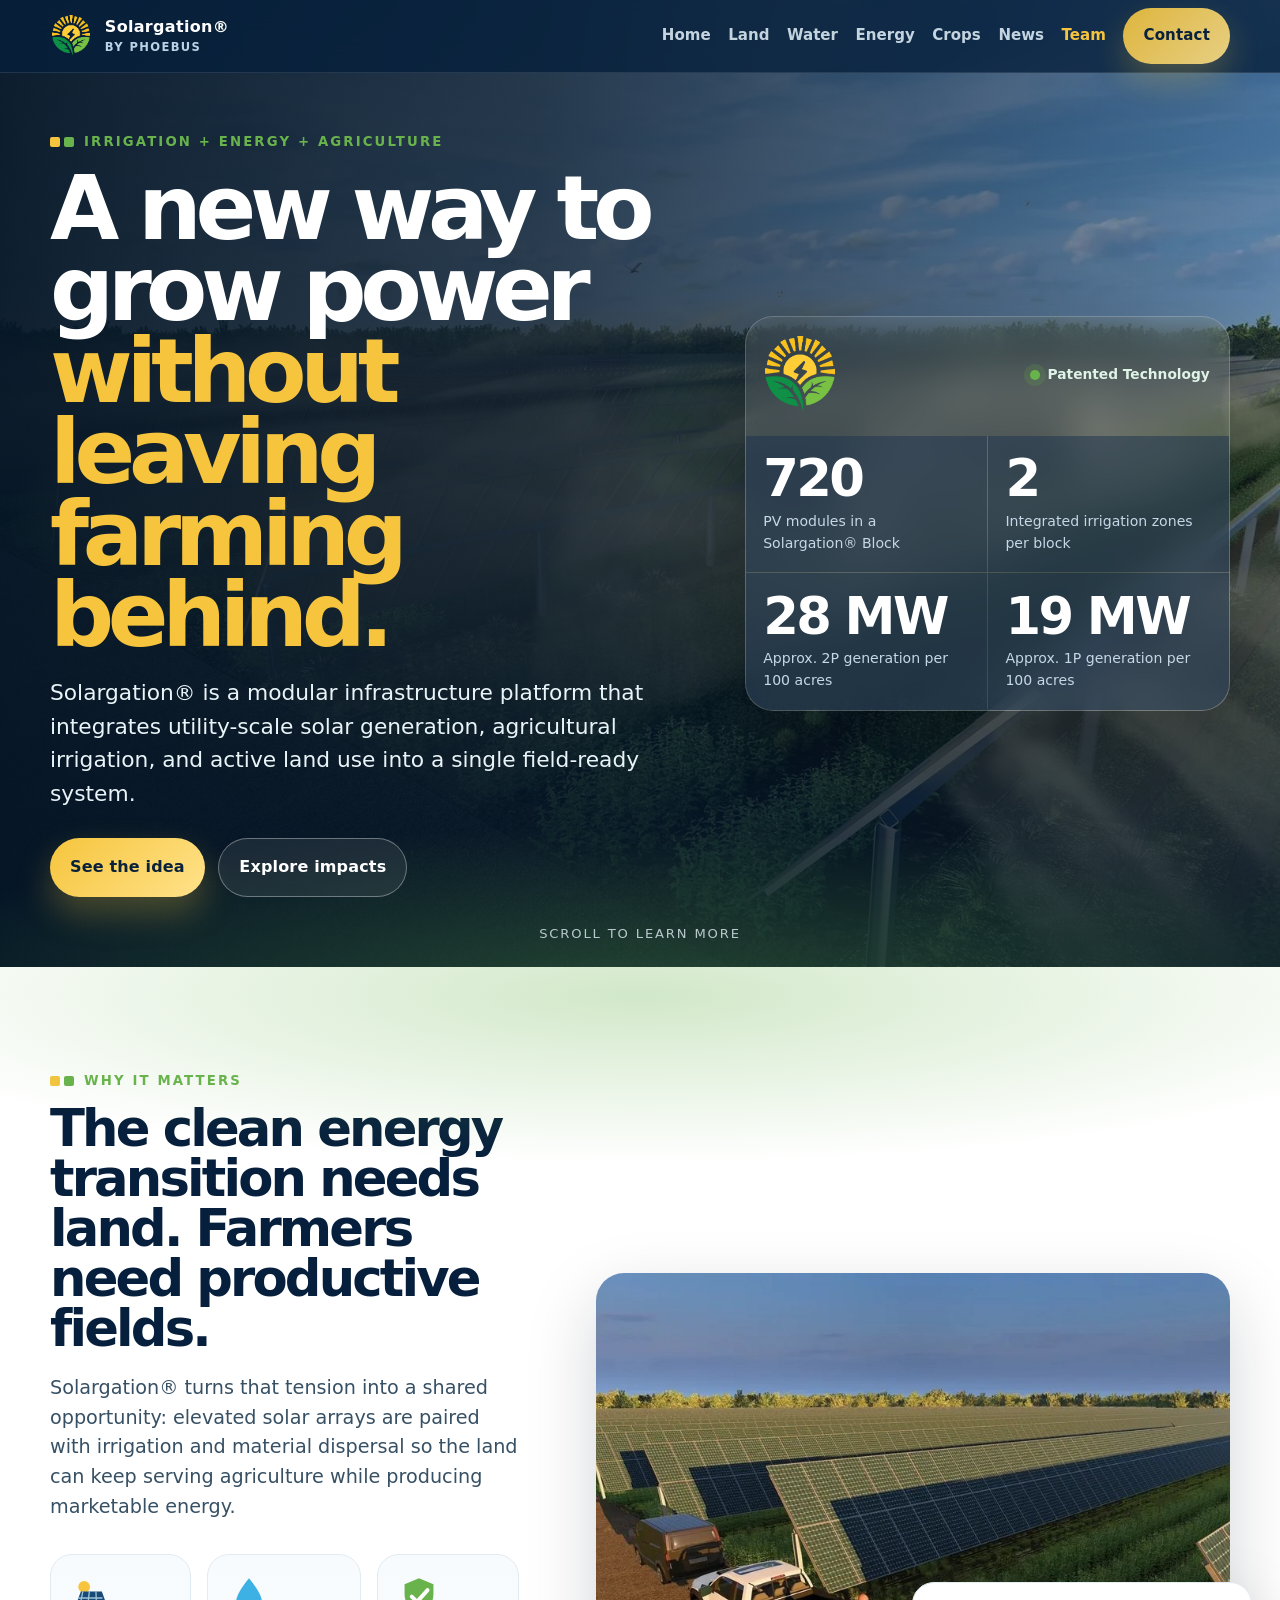
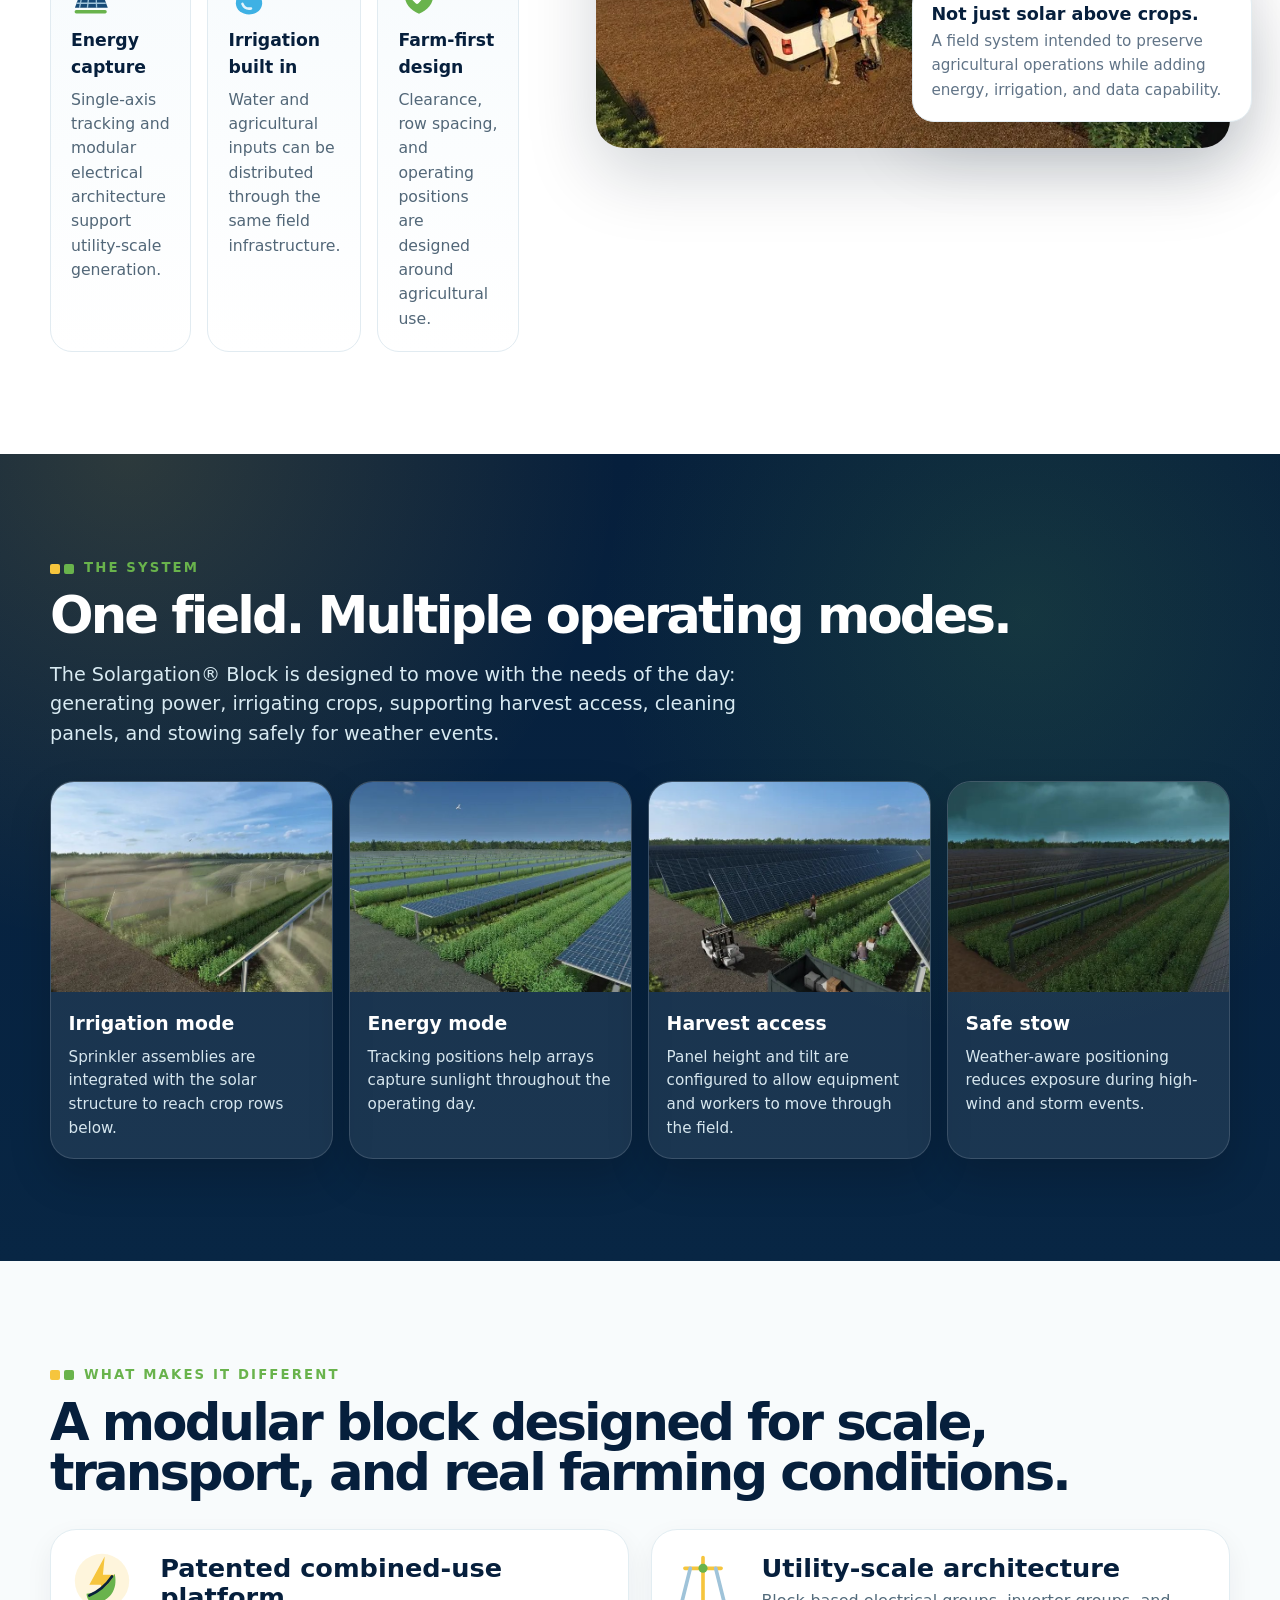
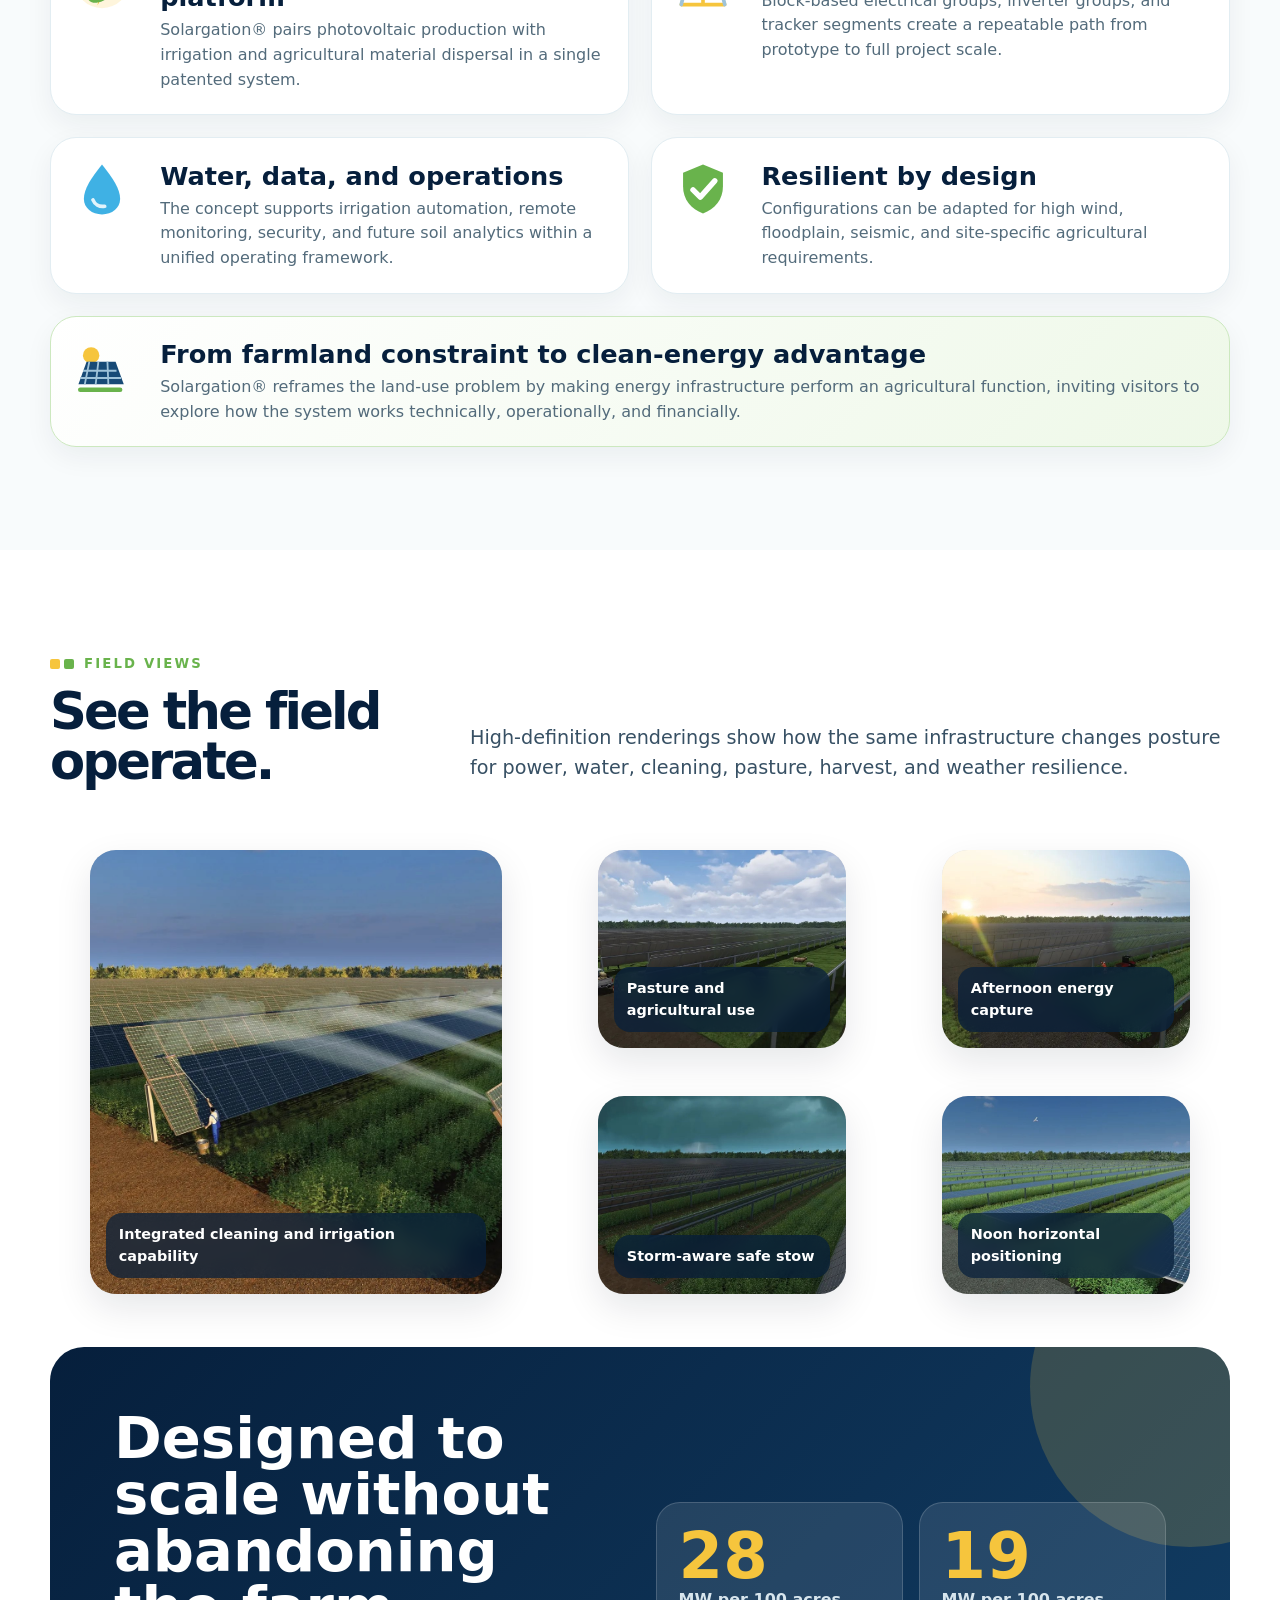
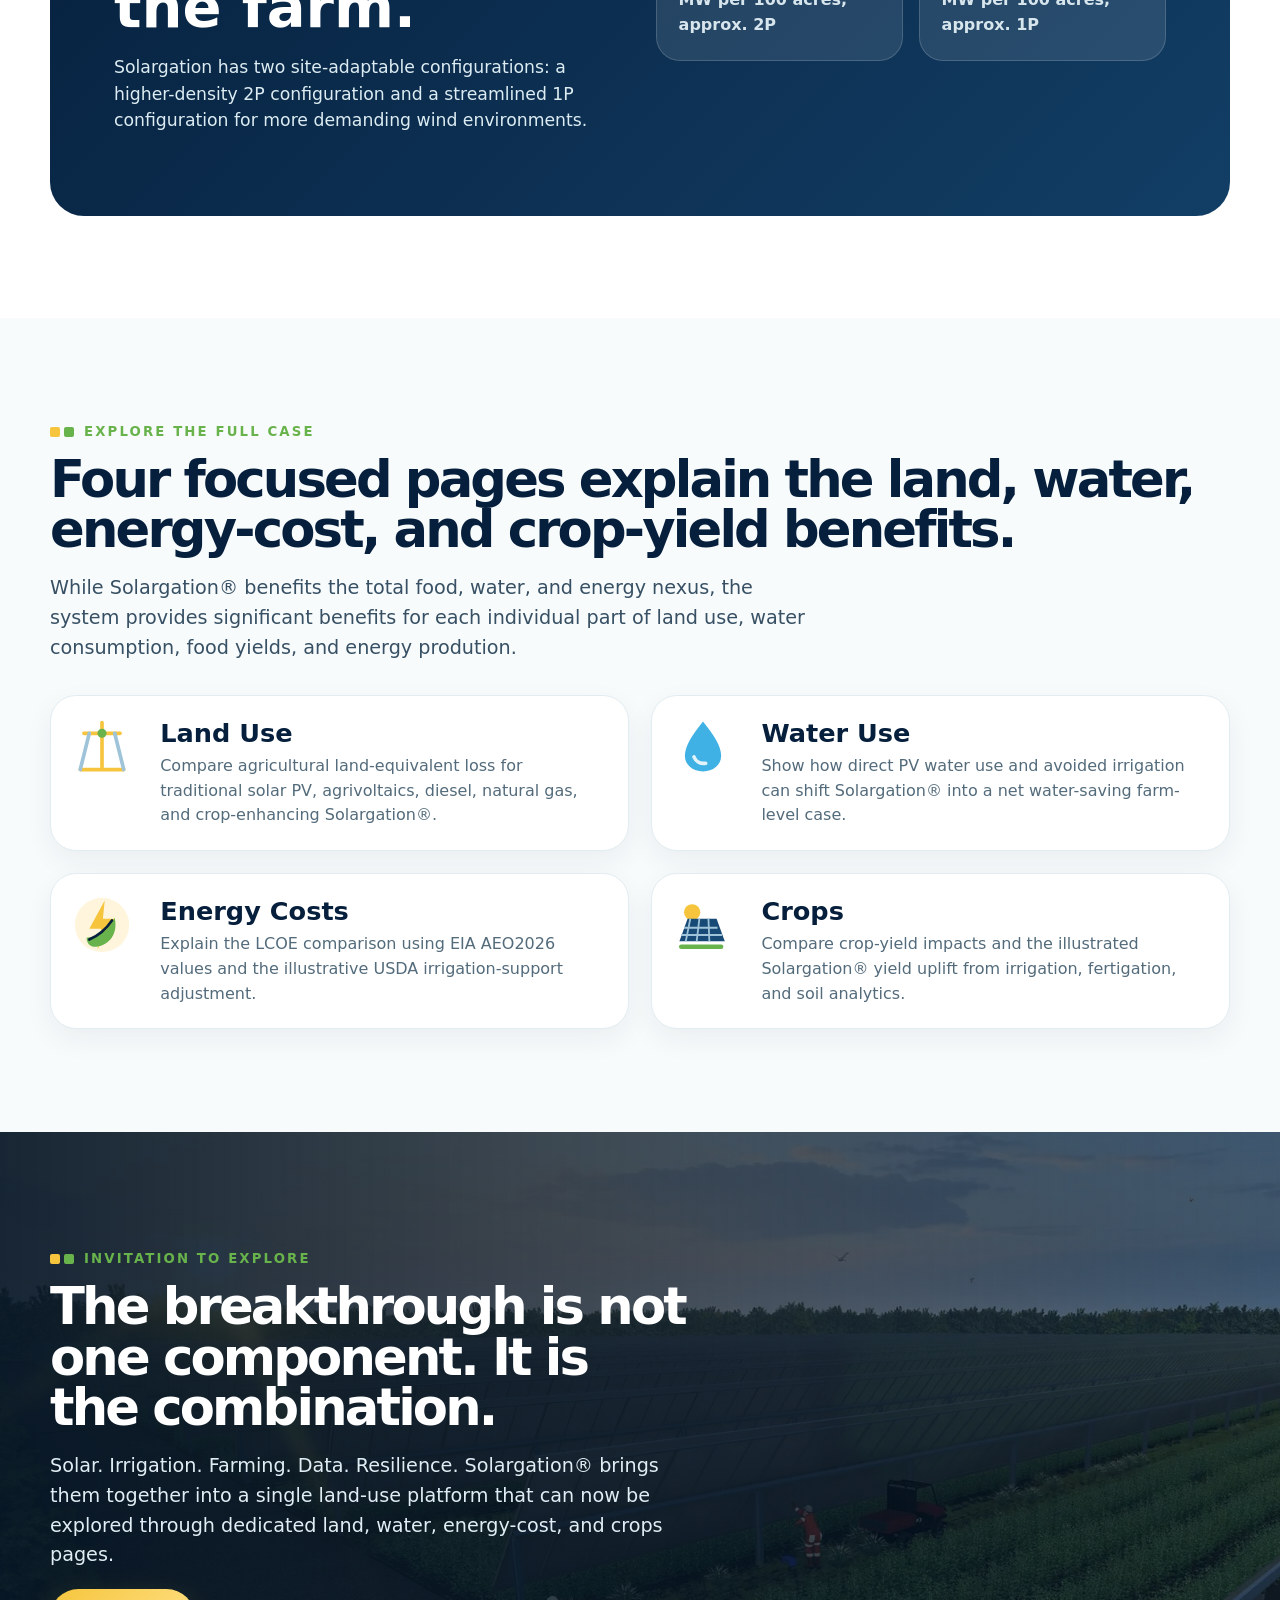
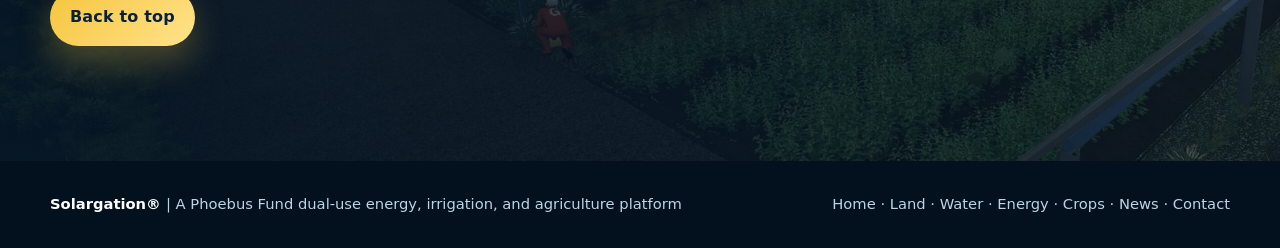
==== commit 80a9df34: "About Us & Header Updates About Us & Header Updates" ====
--- a/index.html
+++ b/index.html
@@ -1,27 +1,1443 @@
 <!DOCTYPE html>
-
 <html lang="en">
-<head>
-<meta charset="utf-8"/>
-<meta content="width=device-width, initial-scale=1" name="viewport"/>
-<meta content="Solargation® integrates utility-scale solar, irrigation, agricultural operations, and data-enabled infrastructure into one modular land-use platform." name="description"/>
-<title>Solargation® | Irrigation Meets Utility-Scale Solar</title>
-<!-- Corrected package: all image links use relative assets/ paths and broadly supported JPG/PNG/SVG formats. -->
-<style>
-    :root{--navy:#061f3c;--navy-2:#0a2a4e;--deep:#041526;--green:#69b34c;--gold:#f6c53d;--sky:#2aa7df;--ice:#e9f4f8;--white:#fff;--muted:#617487;--max:1180px;--radius:28px;--shadow:0 26px 70px rgba(4,21,38,.18);--soft:0 14px 36px rgba(4,21,38,.10);--h1:clamp(2.55rem,7vw,6.4rem);--h2:clamp(2rem,4vw,4.25rem);--h3:clamp(1.2rem,2vw,1.75rem);--p:clamp(1rem,1.25vw,1.18rem);--small:clamp(.83rem,1vw,.96rem)}*{box-sizing:border-box}html{scroll-behavior:smooth}body{margin:0;font-family:Inter,ui-sans-serif,system-ui,-apple-system,BlinkMacSystemFont,"Segoe UI",sans-serif;color:var(--deep);background:#f8fbfc;line-height:1.55;overflow-x:hidden}img{max-width:100%;display:block}a{color:inherit;text-decoration:none}.wrap{width:min(calc(100% - 40px),var(--max));margin-inline:auto}.eyebrow{display:inline-flex;gap:1.5rem;align-items:center;text-transform:uppercase;letter-spacing:.16em;font-size:var(--small);font-weight:800;color:var(--green)}.eyebrow:before{content:"";width:10px;height:10px;background:var(--gold);border-radius:2px;box-shadow:14px 0 0 var(--green)}.btn{display:inline-flex;align-items:center;justify-content:center;gap:.55rem;padding:1rem 1.25rem;border-radius:999px;font-weight:800;letter-spacing:.01em;transition:transform .22s ease,box-shadow .22s ease,background .22s ease;min-height:48px}.btn:hover{transform:translateY(-2px)}.btn-primary{background:linear-gradient(135deg,var(--gold),#ffe28a);color:#09213a;box-shadow:0 16px 34px rgba(246,197,61,.28)}.btn-secondary{border:1px solid rgba(255,255,255,.35);color:#fff;background:rgba(255,255,255,.08);backdrop-filter:blur(10px)}.site-header{position:fixed;inset:0 0 auto 0;z-index:50;background:rgba(6,31,60,.78);border-bottom:1px solid rgba(255,255,255,.10);backdrop-filter:blur(16px)}.nav{height:72px;display:flex;align-items:center;justify-content:space-between;gap:1rem}.brand{display:flex;align-items:center;gap:.8rem;color:#fff;font-weight:900;letter-spacing:.02em}.brand img{width:42px;height:42px;object-fit:contain}.brand small{display:block;color:#b9d4e6;font-weight:700;font-size:.72rem;letter-spacing:.12em;text-transform:uppercase}.nav-links{display:flex;align-items:center;gap:1.1rem;color:#d8e7f0;font-weight:750;font-size:.94rem}.nav-links a{opacity:.9}.nav-links a:hover{opacity:1;color:var(--gold)}.nav-links a[aria-current="page"]{opacity:1;color:var(--gold)}.hero{min-height:100svh;position:relative;display:grid;place-items:center;color:#fff;background:var(--navy);padding:130px 0 70px}.hero:before{content:"";position:absolute;inset:0;background-image:linear-gradient(90deg,rgba(4,21,38,.95) 0%,rgba(4,21,38,.76) 42%,rgba(4,21,38,.20) 100%),linear-gradient(0deg,rgba(4,21,38,.86) 0%,rgba(4,21,38,.08) 46%,rgba(4,21,38,.20) 100%),url('assets/hero-1600.jpg');background-size:cover;background-position:center}.hero:after{content:"";position:absolute;inset:auto -20% -22% -20%;height:38%;background:radial-gradient(ellipse at center,rgba(105,179,76,.30),transparent 65%)}.hero-inner{position:relative;z-index:1;display:grid;grid-template-columns:minmax(0,1.12fr) minmax(300px,.88fr);gap:clamp(2rem,6vw,6rem);align-items:end}.hero h1{font-size:var(--h1);line-height:.91;margin:.8rem 0 1.2rem;letter-spacing:-.07em}.hero h1 span{display:block;color:var(--gold)}.hero p{font-size:clamp(1.05rem,1.7vw,1.45rem);max-width:760px;color:#e9f4f8;margin:0 0 1.7rem}.hero-actions{display:flex;gap:.85rem;flex-wrap:wrap}.hero-panel{align-self:center;background:rgba(255,255,255,.10);border:1px solid rgba(255,255,255,.18);border-radius:var(--radius);backdrop-filter:blur(18px);box-shadow:0 34px 90px rgba(0,0,0,.28);overflow:hidden}.hero-panel-top{padding:1.2rem 1.2rem .4rem;display:flex;align-items:center;justify-content:space-between}.hero-panel-top img{width:70px}.status{display:flex;align-items:center;gap:.5rem;color:#dff3e6;font-weight:800;font-size:.86rem}.status i{display:block;width:10px;height:10px;background:var(--green);border-radius:50%;box-shadow:0 0 0 6px rgba(105,179,76,.18)}.metric-grid{display:grid;grid-template-columns:repeat(2,1fr);gap:1px;background:rgba(255,255,255,.10);margin-top:1rem}.metric{padding:1.1rem;background:rgba(6,31,60,.48)}.metric b{display:block;font-size:clamp(1.7rem,4vw,3.2rem);line-height:1;color:#fff;letter-spacing:-.05em}.metric span{display:block;color:#c6d8e6;font-size:.88rem;margin-top:.4rem}.scroll-cue{position:absolute;left:50%;bottom:22px;z-index:2;transform:translateX(-50%);color:#dbe8ef;font-size:.82rem;letter-spacing:.14em;text-transform:uppercase;opacity:.82}section{padding:clamp(64px,8vw,120px) 0}.intro{background:#fff}.intro-grid{display:grid;grid-template-columns:.85fr 1.15fr;gap:clamp(2rem,6vw,6rem);align-items:center}.section-title{font-size:var(--h2);line-height:.98;letter-spacing:-.055em;margin:.55rem 0 1rem;color:var(--navy)}.lead{font-size:clamp(1.08rem,1.5vw,1.36rem);color:#375064;max-width:760px}.image-stack{position:relative}.image-stack .main-img{border-radius:var(--radius);box-shadow:var(--shadow);aspect-ratio:4/3;object-fit:cover}.float-card{position:absolute;right:-22px;bottom:26px;width:min(340px,76%);padding:1.15rem;border-radius:22px;background:#fff;box-shadow:var(--shadow);border:1px solid #e3edf2}.float-card b{display:block;color:var(--navy);font-size:1.1rem}.float-card span{color:var(--muted);font-size:.95rem}.proofs{display:grid;grid-template-columns:repeat(3,1fr);gap:1rem;margin-top:2rem}.proof{padding:1.25rem;border-radius:22px;background:linear-gradient(180deg,#f7fbfd,#fff);border:1px solid #e1ebf1}.proof img{width:42px;height:42px;margin-bottom:.65rem}.proof h3{margin:.2rem 0 .45rem;font-size:1.08rem;color:var(--navy)}.proof p{margin:0;color:#526778;font-size:.98rem}.story{background:linear-gradient(180deg,var(--navy),#082644);color:#fff;position:relative;overflow:hidden}.story:before{content:"";position:absolute;inset:0;background:radial-gradient(circle at 10% 0%,rgba(246,197,61,.16),transparent 35%),radial-gradient(circle at 80% 20%,rgba(105,179,76,.15),transparent 35%)}.story .wrap{position:relative}.cards{display:grid;grid-template-columns:repeat(4,1fr);gap:1rem;margin-top:2rem}.card{background:rgba(255,255,255,.08);border:1px solid rgba(255,255,255,.14);border-radius:24px;overflow:hidden;box-shadow:0 18px 42px rgba(0,0,0,.18)}.card img{height:210px;width:100%;object-fit:cover}.card-body{padding:1.1rem}.card h3{font-size:1.18rem;margin:0 0 .45rem;color:#fff}.card p{margin:0;color:#d6e6ee;font-size:.95rem}.story .section-title{color:#fff}.story .lead{color:#d8eaf2}.tech{background:#f8fbfc}.tech-grid{display:grid;grid-template-columns:1fr 1fr;gap:1.4rem;margin-top:2rem}.feature{display:grid;grid-template-columns:70px 1fr;gap:1.1rem;align-items:start;padding:1.35rem;border-radius:26px;background:#fff;border:1px solid #e2edf2;box-shadow:0 10px 28px rgba(5,32,58,.06)}.feature img{width:58px}.feature h3{margin:.1rem 0 .35rem;color:var(--navy);font-size:var(--h3);line-height:1.15}.feature p{margin:0;color:#536b7b}.feature.emphasis{grid-column:span 2;background:linear-gradient(135deg,#fff,#eef8e8);border-color:#cce8bf}.feature.emphasis strong{color:var(--green)}.gallery{background:#fff}.gallery-head{display:flex;justify-content:space-between;gap:2rem;align-items:end;margin-bottom:2rem}.gallery-grid{display:grid;grid-template-columns:1.2fr .8fr .8fr;grid-auto-rows:230px;gap:1rem}.tile{position:relative;overflow:hidden;border-radius:26px;box-shadow:var(--soft);background:#ddd}.tile.large{grid-row:span 2}.tile img{width:100%;height:100%;object-fit:cover;transition:transform .7s ease}.tile:hover img{transform:scale(1.04)}.tile span{position:absolute;left:1rem;bottom:1rem;right:1rem;padding:.65rem .8rem;border-radius:16px;background:rgba(6,31,60,.72);backdrop-filter:blur(8px);color:#fff;font-weight:800;font-size:.9rem}.density{background:linear-gradient(135deg,var(--navy),#123e65);border-radius:34px;padding:clamp(2rem,5vw,4rem);color:#fff;display:grid;grid-template-columns:1fr 1fr;gap:2rem;align-items:center;margin-top:2.3rem;overflow:hidden;position:relative}.density:after{content:"";position:absolute;right:-120px;top:-120px;width:320px;height:320px;border-radius:50%;background:rgba(246,197,61,.18)}.density h2{font-size:clamp(2rem,4.5vw,4.4rem);line-height:.98;margin:0}.density p{font-size:1.08rem;color:#dcecf2}.density-metrics{display:grid;grid-template-columns:1fr 1fr;gap:1rem;position:relative;z-index:1}.density-metric{padding:1.35rem;border-radius:24px;background:rgba(255,255,255,.10);border:1px solid rgba(255,255,255,.16)}.density-metric b{display:block;font-size:clamp(2.1rem,5vw,4.8rem);line-height:1;color:var(--gold)}.density-metric span{color:#d7e5ed;font-weight:760}.cta{position:relative;color:#fff;background:var(--deep);overflow:hidden;padding:clamp(70px,9vw,132px) 0}.cta:before{content:"";position:absolute;inset:0;background:linear-gradient(90deg,rgba(4,21,38,.92),rgba(4,21,38,.58)),url('assets/afternoon-1600.jpg') center/cover no-repeat}.cta .wrap{position:relative;z-index:1;display:grid;grid-template-columns:1fr .8fr;gap:2rem;align-items:center}.cta h2{font-size:var(--h2);line-height:.98;letter-spacing:-.055em;margin:.6rem 0 1rem}.cta p{font-size:clamp(1.05rem,1.5vw,1.3rem);color:#e0edf4}.next-card{background:rgba(255,255,255,.1);border:1px solid rgba(255,255,255,.18);border-radius:var(--radius);padding:1.4rem;backdrop-filter:blur(14px)}.next-card ul{margin:0;padding:0;list-style:none;display:grid;gap:.8rem}.next-card li{display:flex;gap:.7rem;align-items:flex-start;color:#e9f4f8}.next-card li:before{content:"";margin-top:.45rem;width:10px;height:10px;border-radius:2px;background:var(--gold);flex:0 0 auto}.site-footer{background:#03111f;color:#bcd4e2;padding:2rem 0}.footer-inner{display:flex;justify-content:space-between;gap:1rem;align-items:center;font-size:.92rem}.footer-inner strong{color:#fff}@media(max-width:1000px){.hero-inner,.intro-grid,.tech-grid,.density,.cta .wrap{grid-template-columns:1fr}.hero{min-height:auto}.hero-inner{align-items:center}.cards{grid-template-columns:repeat(2,1fr)}.gallery-grid{grid-template-columns:1fr 1fr}.tile.large{grid-column:span 2}.feature.emphasis{grid-column:auto}.nav-links a:not(.btn){display:none}.hero-panel{max-width:640px}.proofs{grid-template-columns:1fr 1fr}.float-card{right:18px}}@media(max-width:680px){.wrap{width:min(calc(100% - 28px),var(--max))}.nav{height:64px}.brand span{font-size:.96rem}.brand small{display:none}.nav-links .btn{padding:.72rem .9rem;font-size:.88rem}.hero{padding:105px 0 54px}.hero:before{background-image:linear-gradient(0deg,rgba(4,21,38,.91) 0%,rgba(4,21,38,.55) 65%),url('assets/hero-900.jpg');background-position:center top}.hero h1{font-size:clamp(2.35rem,13vw,4.1rem);line-height:.95}.hero p{font-size:1.04rem}.hero-actions{display:grid;grid-template-columns:1fr}.metric-grid,.density-metrics,.proofs,.cards,.gallery-grid{grid-template-columns:1fr}.metric b{font-size:2.35rem}.intro-grid{gap:1.3rem}.image-stack .main-img{aspect-ratio:1/1}.float-card{position:relative;right:auto;bottom:auto;width:100%;margin-top:.9rem}.card img{height:230px}.feature{grid-template-columns:1fr;padding:1.1rem}.feature img{width:48px}.tile,.tile.large{grid-column:auto;grid-row:auto;height:250px}.gallery-head{display:block}.density{padding:1.35rem;border-radius:26px}.cta .wrap{gap:1.4rem}.footer-inner{display:block}.scroll-cue{display:none}}@media(min-width:1500px){:root{--max:1320px}.card img{height:245px}.gallery-grid{grid-auto-rows:260px}}@media(prefers-reduced-motion:reduce){*{scroll-behavior:auto!important;transition:none!important;animation:none!important}}
+ <head>
+  <meta charset="utf-8"/>
+  <meta content="width=device-width, initial-scale=1" name="viewport"/>
+  <meta content="Solargation&reg; integrates utility-scale solar, irrigation, agricultural operations, and data-enabled infrastructure into one modular land-use platform." name="description"/>
+  <title>
+   Solargation&reg; | Irrigation Meets Utility-Scale Solar
+  </title>
+  <!-- Corrected package: all image links use relative assets/ paths and broadly supported JPG/PNG/SVG formats. -->
+  <style>
+   :root {
+  --navy:#061f3c;
+  --navy-2:#0a2a4e;
+  --deep:#041526;
+  --green:#69b34c;
+  --gold:#f6c53d;
+  --sky:#2aa7df;
+  --ice:#e9f4f8;
+  --white:#fff;
+  --muted:#617487;
+  --max:1180px;
+  --radius:28px;
+  --shadow:0 26px 70px rgba(4,21,38,.18);
+  --soft:0 14px 36px rgba(4,21,38,.10);
+  --h1:clamp(2.55rem,7vw,6.4rem);
+  --h2:clamp(2rem,4vw,4.25rem);
+  --h3:clamp(1.2rem,2vw,1.75rem);
+  --p:clamp(1rem,1.25vw,1.18rem);
+  --small:clamp(.83rem,1vw,.96rem);
+}
+
+* {
+  box-sizing:border-box;
+}
+
+html {
+  scroll-behavior:smooth;
+}
+
+body {
+  margin:0;
+  font-family:Inter,
+  ui-sans-serif,
+  system-ui,
+  -apple-system,
+  BlinkMacSystemFont,
+  "Segoe UI",
+  sans-serif;
+  color:var(--deep);
+  background:#f8fbfc;
+  line-height:1.55;
+  overflow-x:hidden;
+}
+
+img {
+  max-width:100%;
+  display:block;
+}
+
+a {
+  color:inherit;
+  text-decoration:none;
+}
+
+.wrap {
+  width:min(calc(100% - 40px),var(--max));
+  margin-inline:auto;
+}
+
+.eyebrow {
+  display:inline-flex;
+  gap:1.5rem;
+  align-items:center;
+  text-transform:uppercase;
+  letter-spacing:.16em;
+  font-size:var(--small);
+  font-weight:800;
+  color:var(--green);
+}
+
+.eyebrow:before {
+  content:"";
+  width:10px;
+  height:10px;
+  background:var(--gold);
+  border-radius:2px;
+  box-shadow:14px 0 0 var(--green);
+}
+
+.btn {
+  display:inline-flex;
+  align-items:center;
+  justify-content:center;
+  gap:.55rem;
+  padding:1rem 1.25rem;
+  border-radius:999px;
+  font-weight:800;
+  letter-spacing:.01em;
+  transition:transform .22s ease,
+  box-shadow .22s ease,
+  background .22s ease;
+  min-height:48px;
+}
+
+.btn:hover {
+  transform:translateY(-2px);
+}
+
+.btn-primary {
+  background:linear-gradient(135deg,var(--gold),#ffe28a);
+  color:#09213a;
+  box-shadow:0 16px 34px rgba(246,197,61,.28);
+}
+
+.btn-secondary {
+  border:1px solid rgba(255,255,255,.35);
+  color:#fff;
+  background:rgba(255,255,255,.08);
+  backdrop-filter:blur(10px);
+}
+
+.site-header {
+  position:fixed;
+  inset:0 0 auto 0;
+  z-index:50;
+  background:rgba(6,31,60,.78);
+  border-bottom:1px solid rgba(255,255,255,.10);
+  backdrop-filter:blur(16px);
+}
+
+.nav {
+  height:72px;
+  display:flex;
+  align-items:center;
+  justify-content:space-between;
+  gap:1rem;
+}
+
+.brand {
+  display:flex;
+  align-items:center;
+  gap:.8rem;
+  color:#fff;
+  font-weight:900;
+  letter-spacing:.02em;
+}
+
+.brand img {
+  width:42px;
+  height:42px;
+  object-fit:contain;
+}
+
+.brand small {
+  display:block;
+  color:#b9d4e6;
+  font-weight:700;
+  font-size:.72rem;
+  letter-spacing:.12em;
+  text-transform:uppercase;
+}
+
+.nav-links {
+  display:flex;
+  align-items:center;
+  gap:1.1rem;
+  color:#d8e7f0;
+  font-weight:750;
+  font-size:.94rem;
+}
+
+.nav-links a {
+  opacity:.9;
+}
+
+.nav-links a:hover {
+  opacity:1;
+  color:var(--gold);
+}
+
+.nav-links a[aria-current="page"] {
+  opacity:1;
+  color:var(--gold);
+}
+
+.hero {
+  min-height:100svh;
+  position:relative;
+  display:grid;
+  place-items:center;
+  color:#fff;
+  background:var(--navy);
+  padding:130px 0 70px;
+}
+
+.hero:before {
+  content:"";
+  position:absolute;
+  inset:0;
+  background-image:linear-gradient(90deg,rgba(4,21,38,.95) 0%,rgba(4,21,38,.76) 42%,rgba(4,21,38,.20) 100%),
+  linear-gradient(0deg,rgba(4,21,38,.86) 0%,rgba(4,21,38,.08) 46%,rgba(4,21,38,.20) 100%),
+  url('assets/hero-1600.jpg');
+  background-size:cover;
+  background-position:center;
+}
+
+.hero:after {
+  content:"";
+  position:absolute;
+  inset:auto -20% -22% -20%;
+  height:38%;
+  background:radial-gradient(ellipse at center,rgba(105,179,76,.30),transparent 65%);
+}
+
+.hero-inner {
+  position:relative;
+  z-index:1;
+  display:grid;
+  grid-template-columns:minmax(0,1.12fr) minmax(300px,.88fr);
+  gap:clamp(2rem,6vw,6rem);
+  align-items:end;
+}
+
+.hero h1 {
+  font-size:var(--h1);
+  line-height:.91;
+  margin:.8rem 0 1.2rem;
+  letter-spacing:-.07em;
+}
+
+.hero h1 span {
+  display:block;
+  color:var(--gold);
+}
+
+.hero p {
+  font-size:clamp(1.05rem,1.7vw,1.45rem);
+  max-width:760px;
+  color:#e9f4f8;
+  margin:0 0 1.7rem;
+}
+
+.hero-actions {
+  display:flex;
+  gap:.85rem;
+  flex-wrap:wrap;
+}
+
+.hero-panel {
+  align-self:center;
+  background:rgba(255,255,255,.10);
+  border:1px solid rgba(255,255,255,.18);
+  border-radius:var(--radius);
+  backdrop-filter:blur(18px);
+  box-shadow:0 34px 90px rgba(0,0,0,.28);
+  overflow:hidden;
+}
+
+.hero-panel-top {
+  padding:1.2rem 1.2rem .4rem;
+  display:flex;
+  align-items:center;
+  justify-content:space-between;
+}
+
+.hero-panel-top img {
+  width:70px;
+}
+
+.status {
+  display:flex;
+  align-items:center;
+  gap:.5rem;
+  color:#dff3e6;
+  font-weight:800;
+  font-size:.86rem;
+}
+
+.status i {
+  display:block;
+  width:10px;
+  height:10px;
+  background:var(--green);
+  border-radius:50%;
+  box-shadow:0 0 0 6px rgba(105,179,76,.18);
+}
+
+.metric-grid {
+  display:grid;
+  grid-template-columns:repeat(2,1fr);
+  gap:1px;
+  background:rgba(255,255,255,.10);
+  margin-top:1rem;
+}
+
+.metric {
+  padding:1.1rem;
+  background:rgba(6,31,60,.48);
+}
+
+.metric b {
+  display:block;
+  font-size:clamp(1.7rem,4vw,3.2rem);
+  line-height:1;
+  color:#fff;
+  letter-spacing:-.05em;
+}
+
+.metric span {
+  display:block;
+  color:#c6d8e6;
+  font-size:.88rem;
+  margin-top:.4rem;
+}
+
+.scroll-cue {
+  position:absolute;
+  left:50%;
+  bottom:22px;
+  z-index:2;
+  transform:translateX(-50%);
+  color:#dbe8ef;
+  font-size:.82rem;
+  letter-spacing:.14em;
+  text-transform:uppercase;
+  opacity:.82;
+}
+
+section {
+  padding:clamp(64px,8vw,120px) 0;
+}
+
+.intro {
+  background:#fff;
+}
+
+.intro-grid {
+  display:grid;
+  grid-template-columns:.85fr 1.15fr;
+  gap:clamp(2rem,6vw,6rem);
+  align-items:center;
+}
+
+.section-title {
+  font-size:var(--h2);
+  line-height:.98;
+  letter-spacing:-.055em;
+  margin:.55rem 0 1rem;
+  color:var(--navy);
+}
+
+.lead {
+  font-size:clamp(1.08rem,1.5vw,1.36rem);
+  color:#375064;
+  max-width:760px;
+}
+
+.image-stack {
+  position:relative;
+}
+
+.image-stack .main-img {
+  border-radius:var(--radius);
+  box-shadow:var(--shadow);
+  aspect-ratio:4/3;
+  object-fit:cover;
+}
+
+.float-card {
+  position:absolute;
+  right:-22px;
+  bottom:26px;
+  width:min(340px,76%);
+  padding:1.15rem;
+  border-radius:22px;
+  background:#fff;
+  box-shadow:var(--shadow);
+  border:1px solid #e3edf2;
+}
+
+.float-card b {
+  display:block;
+  color:var(--navy);
+  font-size:1.1rem;
+}
+
+.float-card span {
+  color:var(--muted);
+  font-size:.95rem;
+}
+
+.proofs {
+  display:grid;
+  grid-template-columns:repeat(3,1fr);
+  gap:1rem;
+  margin-top:2rem;
+}
+
+.proof {
+  padding:1.25rem;
+  border-radius:22px;
+  background:linear-gradient(180deg,#f7fbfd,#fff);
+  border:1px solid #e1ebf1;
+}
+
+.proof img {
+  width:42px;
+  height:42px;
+  margin-bottom:.65rem;
+}
+
+.proof h3 {
+  margin:.2rem 0 .45rem;
+  font-size:1.08rem;
+  color:var(--navy);
+}
+
+.proof p {
+  margin:0;
+  color:#526778;
+  font-size:.98rem;
+}
+
+.story {
+  background:linear-gradient(180deg,var(--navy),#082644);
+  color:#fff;
+  position:relative;
+  overflow:hidden;
+}
+
+.story:before {
+  content:"";
+  position:absolute;
+  inset:0;
+  background:radial-gradient(circle at 10% 0%,rgba(246,197,61,.16),transparent 35%),
+  radial-gradient(circle at 80% 20%,rgba(105,179,76,.15),transparent 35%);
+}
+
+.story .wrap {
+  position:relative;
+}
+
+.cards {
+  display:grid;
+  grid-template-columns:repeat(4,1fr);
+  gap:1rem;
+  margin-top:2rem;
+}
+
+.card {
+  background:rgba(255,255,255,.08);
+  border:1px solid rgba(255,255,255,.14);
+  border-radius:24px;
+  overflow:hidden;
+  box-shadow:0 18px 42px rgba(0,0,0,.18);
+}
+
+.card img {
+  height:210px;
+  width:100%;
+  object-fit:cover;
+}
+
+.card-body {
+  padding:1.1rem;
+}
+
+.card h3 {
+  font-size:1.18rem;
+  margin:0 0 .45rem;
+  color:#fff;
+}
+
+.card p {
+  margin:0;
+  color:#d6e6ee;
+  font-size:.95rem;
+}
+
+.story .section-title {
+  color:#fff;
+}
+
+.story .lead {
+  color:#d8eaf2;
+}
+
+.tech {
+  background:#f8fbfc;
+}
+
+.tech-grid {
+  display:grid;
+  grid-template-columns:1fr 1fr;
+  gap:1.4rem;
+  margin-top:2rem;
+}
+
+.feature {
+  display:grid;
+  grid-template-columns:70px 1fr;
+  gap:1.1rem;
+  align-items:start;
+  padding:1.35rem;
+  border-radius:26px;
+  background:#fff;
+  border:1px solid #e2edf2;
+  box-shadow:0 10px 28px rgba(5,32,58,.06);
+}
+
+.feature img {
+  width:58px;
+}
+
+.feature h3 {
+  margin:.1rem 0 .35rem;
+  color:var(--navy);
+  font-size:var(--h3);
+  line-height:1.15;
+}
+
+.feature p {
+  margin:0;
+  color:#536b7b;
+}
+
+.feature.emphasis {
+  grid-column:span 2;
+  background:linear-gradient(135deg,#fff,#eef8e8);
+  border-color:#cce8bf;
+}
+
+.feature.emphasis strong {
+  color:var(--green);
+}
+
+.gallery {
+  background:#fff;
+}
+
+.gallery-head {
+  display:flex;
+  justify-content:space-between;
+  gap:2rem;
+  align-items:end;
+  margin-bottom:2rem;
+}
+
+.gallery-grid {
+  display:grid;
+  grid-template-columns:1.2fr .8fr .8fr;
+  grid-auto-rows:230px;
+  gap:1rem;
+}
+
+.tile {
+  position:relative;
+  overflow:hidden;
+  border-radius:26px;
+  box-shadow:var(--soft);
+  background:#ddd;
+}
+
+.tile.large {
+  grid-row:span 2;
+}
+
+.tile img {
+  width:100%;
+  height:100%;
+  object-fit:cover;
+  transition:transform .7s ease;
+}
+
+.tile:hover img {
+  transform:scale(1.04);
+}
+
+.tile span {
+  position:absolute;
+  left:1rem;
+  bottom:1rem;
+  right:1rem;
+  padding:.65rem .8rem;
+  border-radius:16px;
+  background:rgba(6,31,60,.72);
+  backdrop-filter:blur(8px);
+  color:#fff;
+  font-weight:800;
+  font-size:.9rem;
+}
+
+.density {
+  background:linear-gradient(135deg,var(--navy),#123e65);
+  border-radius:34px;
+  padding:clamp(2rem,5vw,4rem);
+  color:#fff;
+  display:grid;
+  grid-template-columns:1fr 1fr;
+  gap:2rem;
+  align-items:center;
+  margin-top:2.3rem;
+  overflow:hidden;
+  position:relative;
+}
+
+.density:after {
+  content:"";
+  position:absolute;
+  right:-120px;
+  top:-120px;
+  width:320px;
+  height:320px;
+  border-radius:50%;
+  background:rgba(246,197,61,.18);
+}
+
+.density h2 {
+  font-size:clamp(2rem,4.5vw,4.4rem);
+  line-height:.98;
+  margin:0;
+}
+
+.density p {
+  font-size:1.08rem;
+  color:#dcecf2;
+}
+
+.density-metrics {
+  display:grid;
+  grid-template-columns:1fr 1fr;
+  gap:1rem;
+  position:relative;
+  z-index:1;
+}
+
+.density-metric {
+  padding:1.35rem;
+  border-radius:24px;
+  background:rgba(255,255,255,.10);
+  border:1px solid rgba(255,255,255,.16);
+}
+
+.density-metric b {
+  display:block;
+  font-size:clamp(2.1rem,5vw,4.8rem);
+  line-height:1;
+  color:var(--gold);
+}
+
+.density-metric span {
+  color:#d7e5ed;
+  font-weight:760;
+}
+
+.cta {
+  position:relative;
+  color:#fff;
+  background:var(--deep);
+  overflow:hidden;
+  padding:clamp(70px,9vw,132px) 0;
+}
+
+.cta:before {
+  content:"";
+  position:absolute;
+  inset:0;
+  background:linear-gradient(90deg,rgba(4,21,38,.92),rgba(4,21,38,.58)),
+  url('assets/afternoon-1600.jpg') center/cover no-repeat;
+}
+
+.cta .wrap {
+  position:relative;
+  z-index:1;
+  display:grid;
+  grid-template-columns:1fr .8fr;
+  gap:2rem;
+  align-items:center;
+}
+
+.cta h2 {
+  font-size:var(--h2);
+  line-height:.98;
+  letter-spacing:-.055em;
+  margin:.6rem 0 1rem;
+}
+
+.cta p {
+  font-size:clamp(1.05rem,1.5vw,1.3rem);
+  color:#e0edf4;
+}
+
+.next-card {
+  background:rgba(255,255,255,.1);
+  border:1px solid rgba(255,255,255,.18);
+  border-radius:var(--radius);
+  padding:1.4rem;
+  backdrop-filter:blur(14px);
+}
+
+.next-card ul {
+  margin:0;
+  padding:0;
+  list-style:none;
+  display:grid;
+  gap:.8rem;
+}
+
+.next-card li {
+  display:flex;
+  gap:.7rem;
+  align-items:flex-start;
+  color:#e9f4f8;
+}
+
+.next-card li:before {
+  content:"";
+  margin-top:.45rem;
+  width:10px;
+  height:10px;
+  border-radius:2px;
+  background:var(--gold);
+  flex:0 0 auto;
+}
+
+.site-footer {
+  background:#03111f;
+  color:#bcd4e2;
+  padding:2rem 0;
+}
+
+.footer-inner {
+  display:flex;
+  justify-content:space-between;
+  gap:1rem;
+  align-items:center;
+  font-size:.92rem;
+}
+
+.footer-inner strong {
+  color:#fff;
+}
+
+@media(max-width:1000px) {
+  .hero-inner,
+  .intro-grid,
+  .tech-grid,
+  .density,
+  .cta .wrap {
+    grid-template-columns:1fr;
+  }
+  .hero {
+    min-height:auto;
+  }
+  .hero-inner {
+    align-items:center;
+  }
+  .cards {
+    grid-template-columns:repeat(2,1fr);
+  }
+  .gallery-grid {
+    grid-template-columns:1fr 1fr;
+  }
+  .tile.large {
+    grid-column:span 2;
+  }
+  .feature.emphasis {
+    grid-column:auto;
+  }
+  .nav-links a:not(.btn) {
+    display:none;
+  }
+  .hero-panel {
+    max-width:640px;
+  }
+  .proofs {
+    grid-template-columns:1fr 1fr;
+  }
+  .float-card {
+    right:18px;
+  }
+}
+
+@media(max-width:680px) {
+  .wrap {
+    width:min(calc(100% - 28px),var(--max));
+  }
+  .nav {
+    height:64px;
+  }
+  .brand span {
+    font-size:.96rem;
+  }
+  .brand small {
+    display:none;
+  }
+  .nav-links .btn {
+    padding:.72rem .9rem;
+    font-size:.88rem;
+  }
+  .hero {
+    padding:105px 0 54px;
+  }
+  .hero:before {
+    background-image:linear-gradient(0deg,rgba(4,21,38,.91) 0%,rgba(4,21,38,.55) 65%),
+    url('assets/hero-900.jpg');
+    background-position:center top;
+  }
+  .hero h1 {
+    font-size:clamp(2.35rem,13vw,4.1rem);
+    line-height:.95;
+  }
+  .hero p {
+    font-size:1.04rem;
+  }
+  .hero-actions {
+    display:grid;
+    grid-template-columns:1fr;
+  }
+  .metric-grid,
+  .density-metrics,
+  .proofs,
+  .cards,
+  .gallery-grid {
+    grid-template-columns:1fr;
+  }
+  .metric b {
+    font-size:2.35rem;
+  }
+  .intro-grid {
+    gap:1.3rem;
+  }
+  .image-stack .main-img {
+    aspect-ratio:1/1;
+  }
+  .float-card {
+    position:relative;
+    right:auto;
+    bottom:auto;
+    width:100%;
+    margin-top:.9rem;
+  }
+  .card img {
+    height:230px;
+  }
+  .feature {
+    grid-template-columns:1fr;
+    padding:1.1rem;
+  }
+  .feature img {
+    width:48px;
+  }
+  .tile,
+  .tile.large {
+    grid-column:auto;
+    grid-row:auto;
+    height:250px;
+  }
+  .gallery-head {
+    display:block;
+  }
+  .density {
+    padding:1.35rem;
+    border-radius:26px;
+  }
+  .cta .wrap {
+    gap:1.4rem;
+  }
+  .footer-inner {
+    display:block;
+  }
+  .scroll-cue {
+    display:none;
+  }
+}
+
+@media(min-width:1500px) {
+  :root {
+    --max:1320px;
+  }
+  .card img {
+    height:245px;
+  }
+  .gallery-grid {
+    grid-auto-rows:260px;
+  }
+}
+
+@media(prefers-reduced-motion:reduce) {
+  * {
+    scroll-behavior:auto!important;
+    transition:none!important;
+    animation:none!important;
+  }
+}
+
+.download-area {
+  background:#f8fbfc;
+  padding:clamp(54px,7vw,92px) 0;
+}
+
+.download-panel {
+  display:grid;
+  grid-template-columns:1.05fr .95fr;
+  gap:clamp(1.2rem,4vw,3rem);
+  align-items:center;
+  padding:clamp(1.25rem,3vw,2.4rem);
+  border-radius:30px;
+  background:#fff;
+  border:1px solid #e2edf2;
+  box-shadow:0 18px 44px rgba(5,32,58,.08);
+}
+
+.download-panel img {
+  border-radius:24px;
+  border:1px solid #dfeaf0;
+  box-shadow:0 12px 30px rgba(5,32,58,.08);
+}
+
+.download-panel p {
+  color:#526b7d;
+  font-size:1.05rem;
+}
+
+.download-actions {
+  display:flex;
+  gap:.8rem;
+  flex-wrap:wrap;
+  margin-top:1.1rem;
+}
+
+.btn-download {
+  background:linear-gradient(135deg,var(--green),#92cf6c);
+  color:#07203a;
+  box-shadow:0 14px 30px rgba(105,179,76,.22);
+}
+
+@media(max-width:900px) {
+  .download-panel {
+    grid-template-columns:1fr;
+  }
+}
+  </style>
+ </head>
+ <body>
   
-.download-area{background:#f8fbfc;padding:clamp(54px,7vw,92px) 0}.download-panel{display:grid;grid-template-columns:1.05fr .95fr;gap:clamp(1.2rem,4vw,3rem);align-items:center;padding:clamp(1.25rem,3vw,2.4rem);border-radius:30px;background:#fff;border:1px solid #e2edf2;box-shadow:0 18px 44px rgba(5,32,58,.08)}.download-panel img{border-radius:24px;border:1px solid #dfeaf0;box-shadow:0 12px 30px rgba(5,32,58,.08)}.download-panel p{color:#526b7d;font-size:1.05rem}.download-actions{display:flex;gap:.8rem;flex-wrap:wrap;margin-top:1.1rem}.btn-download{background:linear-gradient(135deg,var(--green),#92cf6c);color:#07203a;box-shadow:0 14px 30px rgba(105,179,76,.22)}@media(max-width:900px){.download-panel{grid-template-columns:1fr}}
-</style>
-</head>
-<body>
-<header aria-label="Site header" class="site-header"><div class="wrap nav"><a aria-label="Solargation® Home" class="brand" href="index.html"><img alt="Solargation® mark" src="assets/solargation-mark.png"/><span>Solargation®<small>by Phoebus</small></span></a><nav aria-label="Primary navigation" class="nav-links"><a aria-current="page" href="index.html">Home</a><a href="landuse.html">Land</a><a href="wateruse.html">Water</a><a href="energy.html">Energy</a><a href="crops.html">Crops</a><a href="news.html">News</a><a class="btn btn-primary" href="contact.html">Contact</a></nav></div></header>
+  <!-- Site Header / Navigation -->
+    <header class="site-header" aria-label="Site header">
+        <div class="wrap nav">
+            <a class="brand" href="index.html" aria-label="Solargation® Home">
+                <img src="assets/solargation-mark.png" alt="Solargation® mark" />
+                <span>
+                    Solargation®
+                    <small>by Phoebus</small>
+                </span>
+            </a>
+
+            <nav class="nav-links" aria-label="Primary navigation">
+                <a href="index.html">Home</a>
+                <a href="landuse.html">Land</a>
+                <a href="wateruse.html">Water</a>
+                <a href="energy.html">Energy</a>
+                <a href="crops.html">Crops</a>
+                <a href="news.html">News</a>
+                <a href="about-team.html" aria-current="page">Team</a>
+                <a class="btn btn-primary" href="contact.html">Contact</a>
+            </nav>
+        </div>
+    </header>
+  
+  <!-- Main Page Content -->
 <main id="top">
-<section aria-labelledby="hero-title" class="hero"><div class="wrap hero-inner"><div><span class="eyebrow">Irrigation + Energy + Agriculture</span><h1 id="hero-title">A new way to grow power <span>without leaving farming behind.</span></h1><p>Solargation® is a modular infrastructure platform that integrates utility-scale solar generation, agricultural irrigation, and active land use into a single field-ready system.</p><div class="hero-actions"><a class="btn btn-primary" href="#why">See the idea</a><a class="btn btn-secondary" href="#impact">Explore impacts</a></div></div><aside aria-label="Solargation® teaser statistics" class="hero-panel"><div class="hero-panel-top"><img alt="" src="assets/solargation-mark.png"/><span class="status"><i></i> Patented Technology</span></div><div class="metric-grid"><div class="metric"><b>720</b><span>PV modules in a Solargation® Block</span></div><div class="metric"><b>2</b><span>Integrated irrigation zones per block</span></div><div class="metric"><b>28 MW</b><span>Approx. 2P generation per 100 acres</span></div><div class="metric"><b>19 MW</b><span>Approx. 1P generation per 100 acres</span></div></div></aside></div><div class="scroll-cue">Scroll to learn more</div></section>
-<section aria-labelledby="why-title" class="intro" id="why"><div class="wrap intro-grid"><div><span class="eyebrow">Why it matters</span><h2 class="section-title" id="why-title">The clean energy transition needs land. Farmers need productive fields.</h2><p class="lead">Solargation® turns that tension into a shared opportunity: elevated solar arrays are paired with irrigation and material dispersal so the land can keep serving agriculture while producing marketable energy.</p><div class="proofs"><article class="proof"><img alt="" src="assets/solar.svg"/><h3>Energy capture</h3><p>Single-axis tracking and modular electrical architecture support utility-scale generation.</p></article><article class="proof"><img alt="" src="assets/water.svg"/><h3>Irrigation built in</h3><p>Water and agricultural inputs can be distributed through the same field infrastructure.</p></article><article class="proof"><img alt="" src="assets/shield.svg"/><h3>Farm-first design</h3><p>Clearance, row spacing, and operating positions are designed around agricultural use.</p></article></div></div><div class="image-stack"><picture><source sizes="(max-width: 1000px) 100vw, 52vw" srcset="assets/morning-900.jpg 900w, assets/morning-1600.jpg 1600w"/><img alt="Solargation® solar arrays over agricultural fields in morning position" class="main-img" src="assets/morning-1600.jpg"/></picture><div class="float-card"><b>Not just solar above crops.</b><span>A field system intended to preserve agricultural operations while adding energy, irrigation, and data capability.</span></div></div></div></section>
-<section aria-labelledby="system-title" class="story" id="system"><div class="wrap"><span class="eyebrow">The system</span><h2 class="section-title" id="system-title">One field. Multiple operating modes.</h2><p class="lead">The Solargation® Block is designed to move with the needs of the day: generating power, irrigating crops, supporting harvest access, cleaning panels, and stowing safely for weather events.</p><div class="cards"><article class="card"><img alt="Irrigation rendering" src="assets/hero-thumb.jpg"/><div class="card-body"><h3>Irrigation mode</h3><p>Sprinkler assemblies are integrated with the solar structure to reach crop rows below.</p></div></article><article class="card"><img alt="Noon horizontal solar rendering" src="assets/noon-thumb.jpg"/><div class="card-body"><h3>Energy mode</h3><p>Tracking positions help arrays capture sunlight throughout the operating day.</p></div></article><article class="card"><img alt="Harvest rendering" src="assets/harvest-thumb.jpg"/><div class="card-body"><h3>Harvest access</h3><p>Panel height and tilt are configured to allow equipment and workers to move through the field.</p></div></article><article class="card"><img alt="Safe stow storm rendering" src="assets/stow-thumb.jpg"/><div class="card-body"><h3>Safe stow</h3><p>Weather-aware positioning reduces exposure during high-wind and storm events.</p></div></article></div></div></section>
-<section aria-labelledby="tech-title" class="tech"><div class="wrap"><span class="eyebrow">What makes it different</span><h2 class="section-title" id="tech-title">A modular block designed for scale, transport, and real farming conditions.</h2><div class="tech-grid"><article class="feature"><img alt="" src="assets/bolt-leaf.svg"/><div><h3>Patented combined-use platform</h3><p>Solargation® pairs photovoltaic production with irrigation and agricultural material dispersal in a single patented system.</p></div></article><article class="feature"><img alt="" src="assets/grid.svg"/><div><h3>Utility-scale architecture</h3><p>Block-based electrical groups, inverter groups, and tracker segments create a repeatable path from prototype to full project scale.</p></div></article><article class="feature"><img alt="" src="assets/water.svg"/><div><h3>Water, data, and operations</h3><p>The concept supports irrigation automation, remote monitoring, security, and future soil analytics within a unified operating framework.</p></div></article><article class="feature"><img alt="" src="assets/shield.svg"/><div><h3>Resilient by design</h3><p>Configurations can be adapted for high wind, floodplain, seismic, and site-specific agricultural requirements.</p></div></article><article class="feature emphasis"><img alt="" src="assets/solar.svg"/><div><h3>From farmland constraint to clean-energy advantage</h3><p>Solargation® reframes the land-use problem by making energy infrastructure perform an agricultural function, inviting visitors to explore how the system works technically, operationally, and financially.</p></div></article></div></div></section>
-<section aria-labelledby="field-title" class="gallery" id="field"><div class="wrap"><div class="gallery-head"><div><span class="eyebrow">Field views</span><h2 class="section-title" id="field-title">See the field operate.</h2></div><p class="lead">High-definition renderings show how the same infrastructure changes posture for power, water, cleaning, pasture, harvest, and weather resilience.</p></div><div class="gallery-grid"><figure class="tile large"><img alt="Solargation® cleaning mode rendering" src="assets/cleaning-1600.jpg"/><span>Integrated cleaning and irrigation capability</span></figure><figure class="tile"><img alt="Solargation® pasture rendering" src="assets/pasture-900.jpg"/><span>Pasture and agricultural use</span></figure><figure class="tile"><img alt="Solargation® afternoon energy rendering" src="assets/afternoon-900.jpg"/><span>Afternoon energy capture</span></figure><figure class="tile"><img alt="Solargation® safe stow rendering" src="assets/stow-900.jpg"/><span>Storm-aware safe stow</span></figure><figure class="tile"><img alt="Solargation® noon horizontal rendering" src="assets/noon-900.jpg"/><span>Noon horizontal positioning</span></figure></div><div aria-label="Solargation® power density comparison" class="density"><div><h2>Designed to scale without abandoning the farm.</h2><p>Solargation has two site-adaptable configurations: a higher-density 2P configuration and a streamlined 1P configuration for more demanding wind environments.</p></div><div class="density-metrics"><div class="density-metric"><b>28</b><span>MW per 100 acres, approx. 2P</span></div><div class="density-metric"><b>19</b><span>MW per 100 acres, approx. 1P</span></div></div></div></div></section>
-<section aria-labelledby="impact-title" class="tech" id="impact"><div class="wrap"><span class="eyebrow">Explore the full case</span><h2 class="section-title" id="impact-title">Four focused pages explain the land, water, energy-cost, and crop-yield benefits.</h2><p class="lead">While Solargation® benefits the total food, water, and energy nexus, the system provides significant benefits for each individual part of land use, water consumption, food yields, and energy prodution.</p><div class="tech-grid"><a class="feature" href="landuse.html"><img alt="" src="assets/grid.svg"/><div><h3>Land Use</h3><p>Compare agricultural land-equivalent loss for traditional solar PV, agrivoltaics, diesel, natural gas, and crop-enhancing Solargation®.</p></div></a><a class="feature" href="wateruse.html"><img alt="" src="assets/water.svg"/><div><h3>Water Use</h3><p>Show how direct PV water use and avoided irrigation can shift Solargation® into a net water-saving farm-level case.</p></div></a><a class="feature" href="energy.html"><img alt="" src="assets/bolt-leaf.svg"/><div><h3>Energy Costs</h3><p>Explain the LCOE comparison using EIA AEO2026 values and the illustrative USDA irrigation-support adjustment.</p></div></a><a class="feature" href="crops.html"><img alt="" src="assets/solar.svg"/><div><h3>Crops</h3><p>Compare crop-yield impacts and the illustrated Solargation® yield uplift from irrigation, fertigation, and soil analytics.</p></div></a></div></div></section>
-<section aria-labelledby="explore-title" class="cta" id="explore"><div class="wrap"><div><span class="eyebrow">Invitation to explore</span><h2 id="explore-title">The breakthrough is not one component. It is the combination.</h2><p>Solar. Irrigation. Farming. Data. Resilience. Solargation® brings them together into a single land-use platform that can now be explored through dedicated land, water, energy-cost, and crops pages.</p><a class="btn btn-primary" href="#top">Back to top</a></div></div></section>
-</main><footer class="site-footer"><div class="wrap footer-inner"><div><strong>Solargation®</strong> | A Phoebus Fund dual-use energy, irrigation, and agriculture platform</div><div><a href="index.html">Home</a> · <a href="landuse.html">Land</a> · <a href="wateruse.html">Water</a> · <a href="energy.html">Energy</a> · <a href="crops.html">Crops</a> · <a href="news.html">News</a> · <a href="contact.html">Contact</a></div></div></footer>
-</body></html>+   
+   <!-- Hero Section -->
+<section aria-labelledby="hero-title" class="hero">
+    <div class="wrap hero-inner">
+     <div>
+      <span class="eyebrow">
+       Irrigation + Energy + Agriculture
+      </span>
+      <h1 id="hero-title">
+       A new way to grow power
+       <span>
+        without leaving farming behind.
+       </span>
+      </h1>
+      <p>
+       Solargation&reg; is a modular infrastructure platform that integrates utility-scale solar generation, agricultural irrigation, and active land use into a single field-ready system.
+      </p>
+      <div class="hero-actions">
+       <a class="btn btn-primary" href="#why">
+        See the idea
+       </a>
+       <a class="btn btn-secondary" href="#impact">
+        Explore impacts
+       </a>
+      </div>
+     </div>
+     <aside aria-label="Solargation&reg; teaser statistics" class="hero-panel">
+      <div class="hero-panel-top">
+       <img alt="" src="assets/solargation-mark.png"/>
+       <span class="status">
+        <i>
+        </i>
+        Patented Technology
+       </span>
+      </div>
+      <div class="metric-grid">
+       <div class="metric">
+        <b>
+         720
+        </b>
+        <span>
+         PV modules in a Solargation&reg; Block
+        </span>
+       </div>
+       <div class="metric">
+        <b>
+         2
+        </b>
+        <span>
+         Integrated irrigation zones per block
+        </span>
+       </div>
+       <div class="metric">
+        <b>
+         28 MW
+        </b>
+        <span>
+         Approx. 2P generation per 100 acres
+        </span>
+       </div>
+       <div class="metric">
+        <b>
+         19 MW
+        </b>
+        <span>
+         Approx. 1P generation per 100 acres
+        </span>
+       </div>
+      </div>
+     </aside>
+    </div>
+    <div class="scroll-cue">
+     Scroll to learn more
+    </div>
+   </section>
+   
+   <!-- Why It Matters Section -->
+<section aria-labelledby="why-title" class="intro" id="why">
+    <div class="wrap intro-grid">
+     <div>
+      <span class="eyebrow">
+       Why it matters
+      </span>
+      <h2 class="section-title" id="why-title">
+       The clean energy transition needs land. Farmers need productive fields.
+      </h2>
+      <p class="lead">
+       Solargation&reg; turns that tension into a shared opportunity: elevated solar arrays are paired with irrigation and material dispersal so the land can keep serving agriculture while producing marketable energy.
+      </p>
+      <div class="proofs">
+       <article class="proof">
+        <img alt="" src="assets/solar.svg"/>
+        <h3>
+         Energy capture
+        </h3>
+        <p>
+         Single-axis tracking and modular electrical architecture support utility-scale generation.
+        </p>
+       </article>
+       <article class="proof">
+        <img alt="" src="assets/water.svg"/>
+        <h3>
+         Irrigation built in
+        </h3>
+        <p>
+         Water and agricultural inputs can be distributed through the same field infrastructure.
+        </p>
+       </article>
+       <article class="proof">
+        <img alt="" src="assets/shield.svg"/>
+        <h3>
+         Farm-first design
+        </h3>
+        <p>
+         Clearance, row spacing, and operating positions are designed around agricultural use.
+        </p>
+       </article>
+      </div>
+     </div>
+     <div class="image-stack">
+      <picture>
+       <source sizes="(max-width: 1000px) 100vw, 52vw" srcset="assets/morning-900.jpg 900w, assets/morning-1600.jpg 1600w"/>
+       <img alt="Solargation&reg; solar arrays over agricultural fields in morning position" class="main-img" src="assets/morning-1600.jpg"/>
+      </picture>
+      <div class="float-card">
+       <b>
+        Not just solar above crops.
+       </b>
+       <span>
+        A field system intended to preserve agricultural operations while adding energy, irrigation, and data capability.
+       </span>
+      </div>
+     </div>
+    </div>
+   </section>
+   
+   <!-- Operating Modes Section -->
+<section aria-labelledby="system-title" class="story" id="system">
+    <div class="wrap">
+     <span class="eyebrow">
+      The system
+     </span>
+     <h2 class="section-title" id="system-title">
+      One field. Multiple operating modes.
+     </h2>
+     <p class="lead">
+      The Solargation&reg; Block is designed to move with the needs of the day: generating power, irrigating crops, supporting harvest access, cleaning panels, and stowing safely for weather events.
+     </p>
+     <div class="cards">
+      <article class="card">
+       <img alt="Irrigation rendering" src="assets/hero-thumb.jpg"/>
+       <div class="card-body">
+        <h3>
+         Irrigation mode
+        </h3>
+        <p>
+         Sprinkler assemblies are integrated with the solar structure to reach crop rows below.
+        </p>
+       </div>
+      </article>
+      <article class="card">
+       <img alt="Noon horizontal solar rendering" src="assets/noon-thumb.jpg"/>
+       <div class="card-body">
+        <h3>
+         Energy mode
+        </h3>
+        <p>
+         Tracking positions help arrays capture sunlight throughout the operating day.
+        </p>
+       </div>
+      </article>
+      <article class="card">
+       <img alt="Harvest rendering" src="assets/harvest-thumb.jpg"/>
+       <div class="card-body">
+        <h3>
+         Harvest access
+        </h3>
+        <p>
+         Panel height and tilt are configured to allow equipment and workers to move through the field.
+        </p>
+       </div>
+      </article>
+      <article class="card">
+       <img alt="Safe stow storm rendering" src="assets/stow-thumb.jpg"/>
+       <div class="card-body">
+        <h3>
+         Safe stow
+        </h3>
+        <p>
+         Weather-aware positioning reduces exposure during high-wind and storm events.
+        </p>
+       </div>
+      </article>
+     </div>
+    </div>
+   </section>
+   
+   <!-- Technology Differentiators Section -->
+<section aria-labelledby="tech-title" class="tech">
+    <div class="wrap">
+     <span class="eyebrow">
+      What makes it different
+     </span>
+     <h2 class="section-title" id="tech-title">
+      A modular block designed for scale, transport, and real farming conditions.
+     </h2>
+     <div class="tech-grid">
+      <article class="feature">
+       <img alt="" src="assets/bolt-leaf.svg"/>
+       <div>
+        <h3>
+         Patented combined-use platform
+        </h3>
+        <p>
+         Solargation&reg; pairs photovoltaic production with irrigation and agricultural material dispersal in a single patented system.
+        </p>
+       </div>
+      </article>
+      <article class="feature">
+       <img alt="" src="assets/grid.svg"/>
+       <div>
+        <h3>
+         Utility-scale architecture
+        </h3>
+        <p>
+         Block-based electrical groups, inverter groups, and tracker segments create a repeatable path from prototype to full project scale.
+        </p>
+       </div>
+      </article>
+      <article class="feature">
+       <img alt="" src="assets/water.svg"/>
+       <div>
+        <h3>
+         Water, data, and operations
+        </h3>
+        <p>
+         The concept supports irrigation automation, remote monitoring, security, and future soil analytics within a unified operating framework.
+        </p>
+       </div>
+      </article>
+      <article class="feature">
+       <img alt="" src="assets/shield.svg"/>
+       <div>
+        <h3>
+         Resilient by design
+        </h3>
+        <p>
+         Configurations can be adapted for high wind, floodplain, seismic, and site-specific agricultural requirements.
+        </p>
+       </div>
+      </article>
+      <article class="feature emphasis">
+       <img alt="" src="assets/solar.svg"/>
+       <div>
+        <h3>
+         From farmland constraint to clean-energy advantage
+        </h3>
+        <p>
+         Solargation&reg; reframes the land-use problem by making energy infrastructure perform an agricultural function, inviting visitors to explore how the system works technically, operationally, and financially.
+        </p>
+       </div>
+      </article>
+     </div>
+    </div>
+   </section>
+   
+   <!-- Field Gallery Section -->
+<section aria-labelledby="field-title" class="gallery" id="field">
+    <div class="wrap">
+     <div class="gallery-head">
+      <div>
+       <span class="eyebrow">
+        Field views
+       </span>
+       <h2 class="section-title" id="field-title">
+        See the field operate.
+       </h2>
+      </div>
+      <p class="lead">
+       High-definition renderings show how the same infrastructure changes posture for power, water, cleaning, pasture, harvest, and weather resilience.
+      </p>
+     </div>
+     <div class="gallery-grid">
+      <figure class="tile large">
+       <img alt="Solargation&reg; cleaning mode rendering" src="assets/cleaning-1600.jpg"/>
+       <span>
+        Integrated cleaning and irrigation capability
+       </span>
+      </figure>
+      <figure class="tile">
+       <img alt="Solargation&reg; pasture rendering" src="assets/pasture-900.jpg"/>
+       <span>
+        Pasture and agricultural use
+       </span>
+      </figure>
+      <figure class="tile">
+       <img alt="Solargation&reg; afternoon energy rendering" src="assets/afternoon-900.jpg"/>
+       <span>
+        Afternoon energy capture
+       </span>
+      </figure>
+      <figure class="tile">
+       <img alt="Solargation&reg; safe stow rendering" src="assets/stow-900.jpg"/>
+       <span>
+        Storm-aware safe stow
+       </span>
+      </figure>
+      <figure class="tile">
+       <img alt="Solargation&reg; noon horizontal rendering" src="assets/noon-900.jpg"/>
+       <span>
+        Noon horizontal positioning
+       </span>
+      </figure>
+     </div>
+     <div aria-label="Solargation&reg; power density comparison" class="density">
+      <div>
+       <h2>
+        Designed to scale without abandoning the farm.
+       </h2>
+       <p>
+        Solargation has two site-adaptable configurations: a higher-density 2P configuration and a streamlined 1P configuration for more demanding wind environments.
+       </p>
+      </div>
+      <div class="density-metrics">
+       <div class="density-metric">
+        <b>
+         28
+        </b>
+        <span>
+         MW per 100 acres, approx. 2P
+        </span>
+       </div>
+       <div class="density-metric">
+        <b>
+         19
+        </b>
+        <span>
+         MW per 100 acres, approx. 1P
+        </span>
+       </div>
+      </div>
+     </div>
+    </div>
+   </section>
+   
+   <!-- Impact / Detail Pages Section -->
+<section aria-labelledby="impact-title" class="tech" id="impact">
+    <div class="wrap">
+     <span class="eyebrow">
+      Explore the full case
+     </span>
+     <h2 class="section-title" id="impact-title">
+      Four focused pages explain the land, water, energy-cost, and crop-yield benefits.
+     </h2>
+     <p class="lead">
+      While Solargation&reg; benefits the total food, water, and energy nexus, the system provides significant benefits for each individual part of land use, water consumption, food yields, and energy prodution.
+     </p>
+     <div class="tech-grid">
+      <a class="feature" href="landuse.html">
+       <img alt="" src="assets/grid.svg"/>
+       <div>
+        <h3>
+         Land Use
+        </h3>
+        <p>
+         Compare agricultural land-equivalent loss for traditional solar PV, agrivoltaics, diesel, natural gas, and crop-enhancing Solargation&reg;.
+        </p>
+       </div>
+      </a>
+      <a class="feature" href="wateruse.html">
+       <img alt="" src="assets/water.svg"/>
+       <div>
+        <h3>
+         Water Use
+        </h3>
+        <p>
+         Show how direct PV water use and avoided irrigation can shift Solargation&reg; into a net water-saving farm-level case.
+        </p>
+       </div>
+      </a>
+      <a class="feature" href="energy.html">
+       <img alt="" src="assets/bolt-leaf.svg"/>
+       <div>
+        <h3>
+         Energy Costs
+        </h3>
+        <p>
+         Explain the LCOE comparison using EIA AEO2026 values and the illustrative USDA irrigation-support adjustment.
+        </p>
+       </div>
+      </a>
+      <a class="feature" href="crops.html">
+       <img alt="" src="assets/solar.svg"/>
+       <div>
+        <h3>
+         Crops
+        </h3>
+        <p>
+         Compare crop-yield impacts and the illustrated Solargation&reg; yield uplift from irrigation, fertigation, and soil analytics.
+        </p>
+       </div>
+      </a>
+     </div>
+    </div>
+   </section>
+   
+   <!-- Call to Action Section -->
+<section aria-labelledby="explore-title" class="cta" id="explore">
+    <div class="wrap">
+     <div>
+      <span class="eyebrow">
+       Invitation to explore
+      </span>
+      <h2 id="explore-title">
+       The breakthrough is not one component. It is the combination.
+      </h2>
+      <p>
+       Solar. Irrigation. Farming. Data. Resilience. Solargation&reg; brings them together into a single land-use platform that can now be explored through dedicated land, water, energy-cost, and crops pages.
+      </p>
+      <a class="btn btn-primary" href="#top">
+       Back to top
+      </a>
+     </div>
+    </div>
+   </section>
+  </main>
+  
+  <!-- Site Footer -->
+<footer class="site-footer">
+   <div class="wrap footer-inner">
+    <div>
+     <strong>
+      Solargation&reg;
+     </strong>
+     | A Phoebus Fund dual-use energy, irrigation, and agriculture platform
+    </div>
+    <div>
+     <a href="index.html">
+      Home
+     </a>
+     &middot;
+     <a href="landuse.html">
+      Land
+     </a>
+     &middot;
+     <a href="wateruse.html">
+      Water
+     </a>
+     &middot;
+     <a href="energy.html">
+      Energy
+     </a>
+     &middot;
+     <a href="crops.html">
+      Crops
+     </a>
+     &middot;
+     <a href="news.html">
+      News
+     </a>
+     &middot;
+     <a href="contact.html">
+      Contact
+     </a>
+    </div>
+   </div>
+  </footer>
+ </body>
+</html>
+
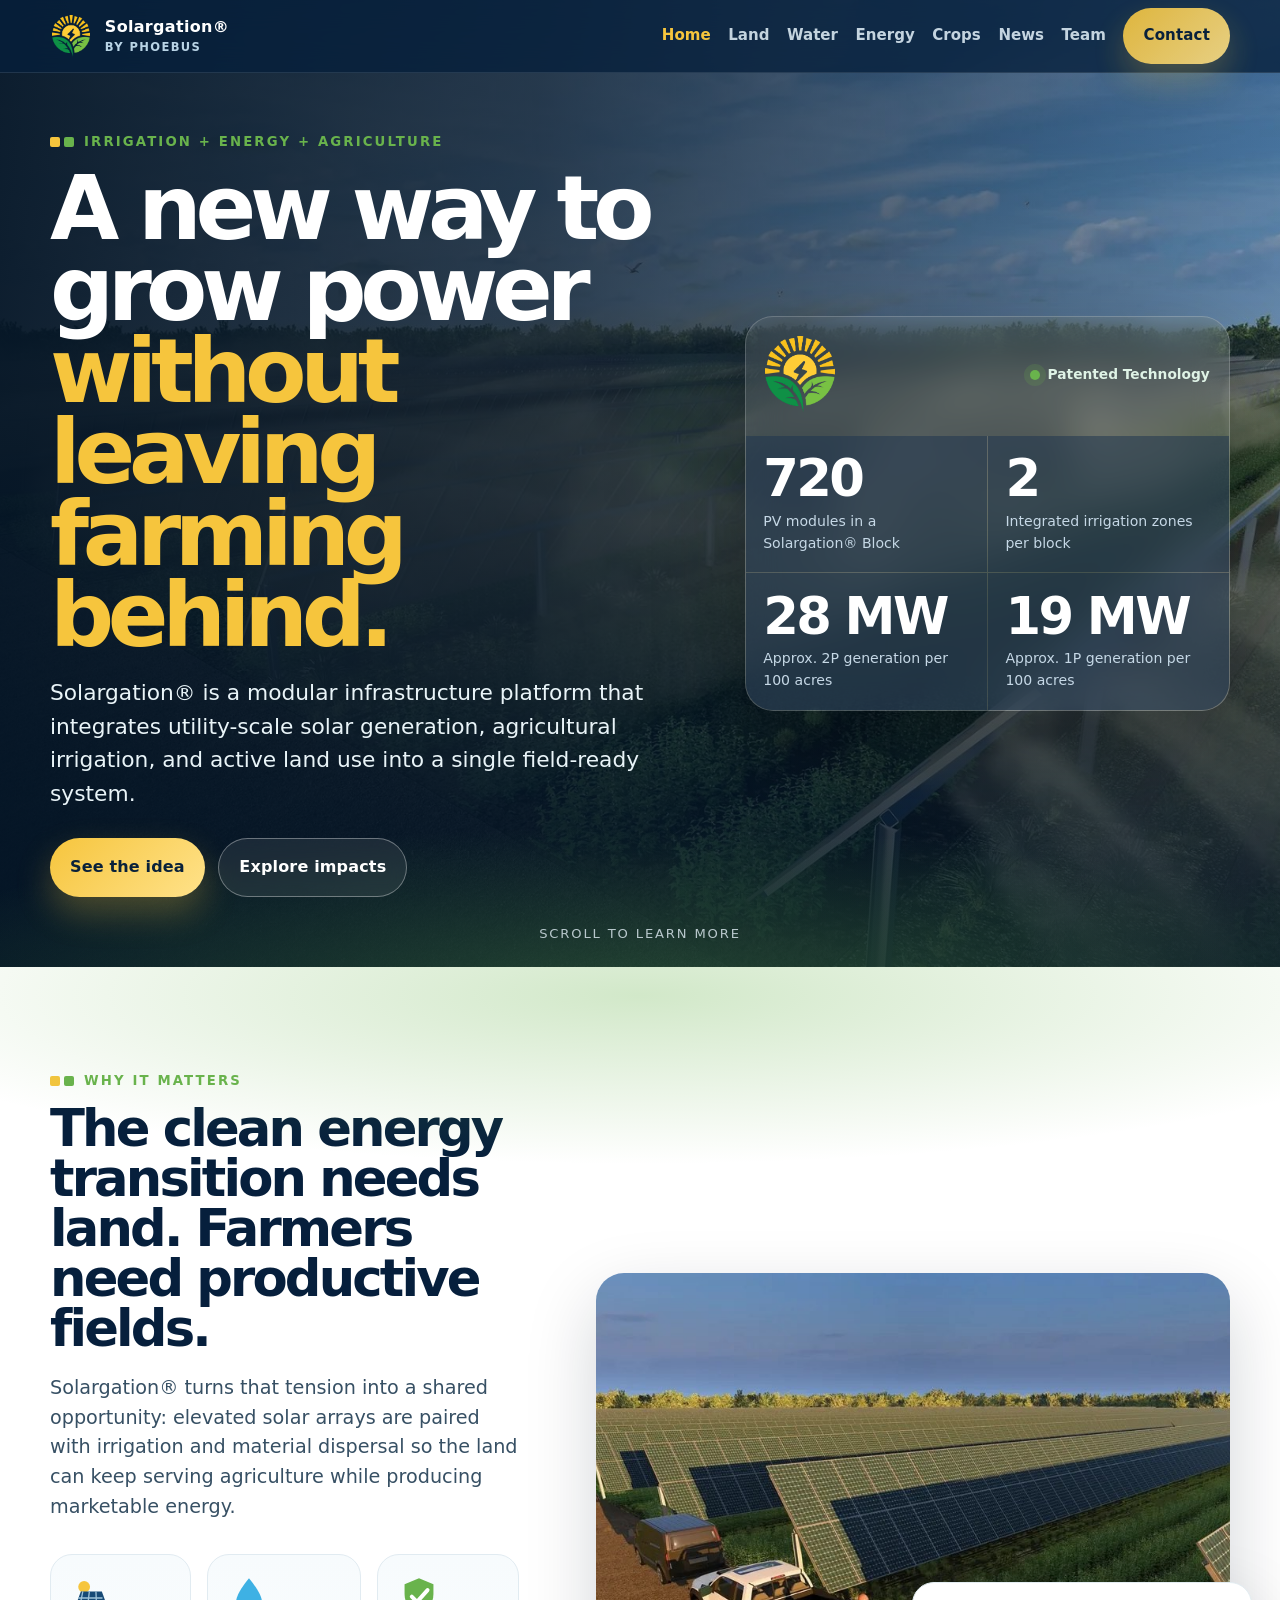
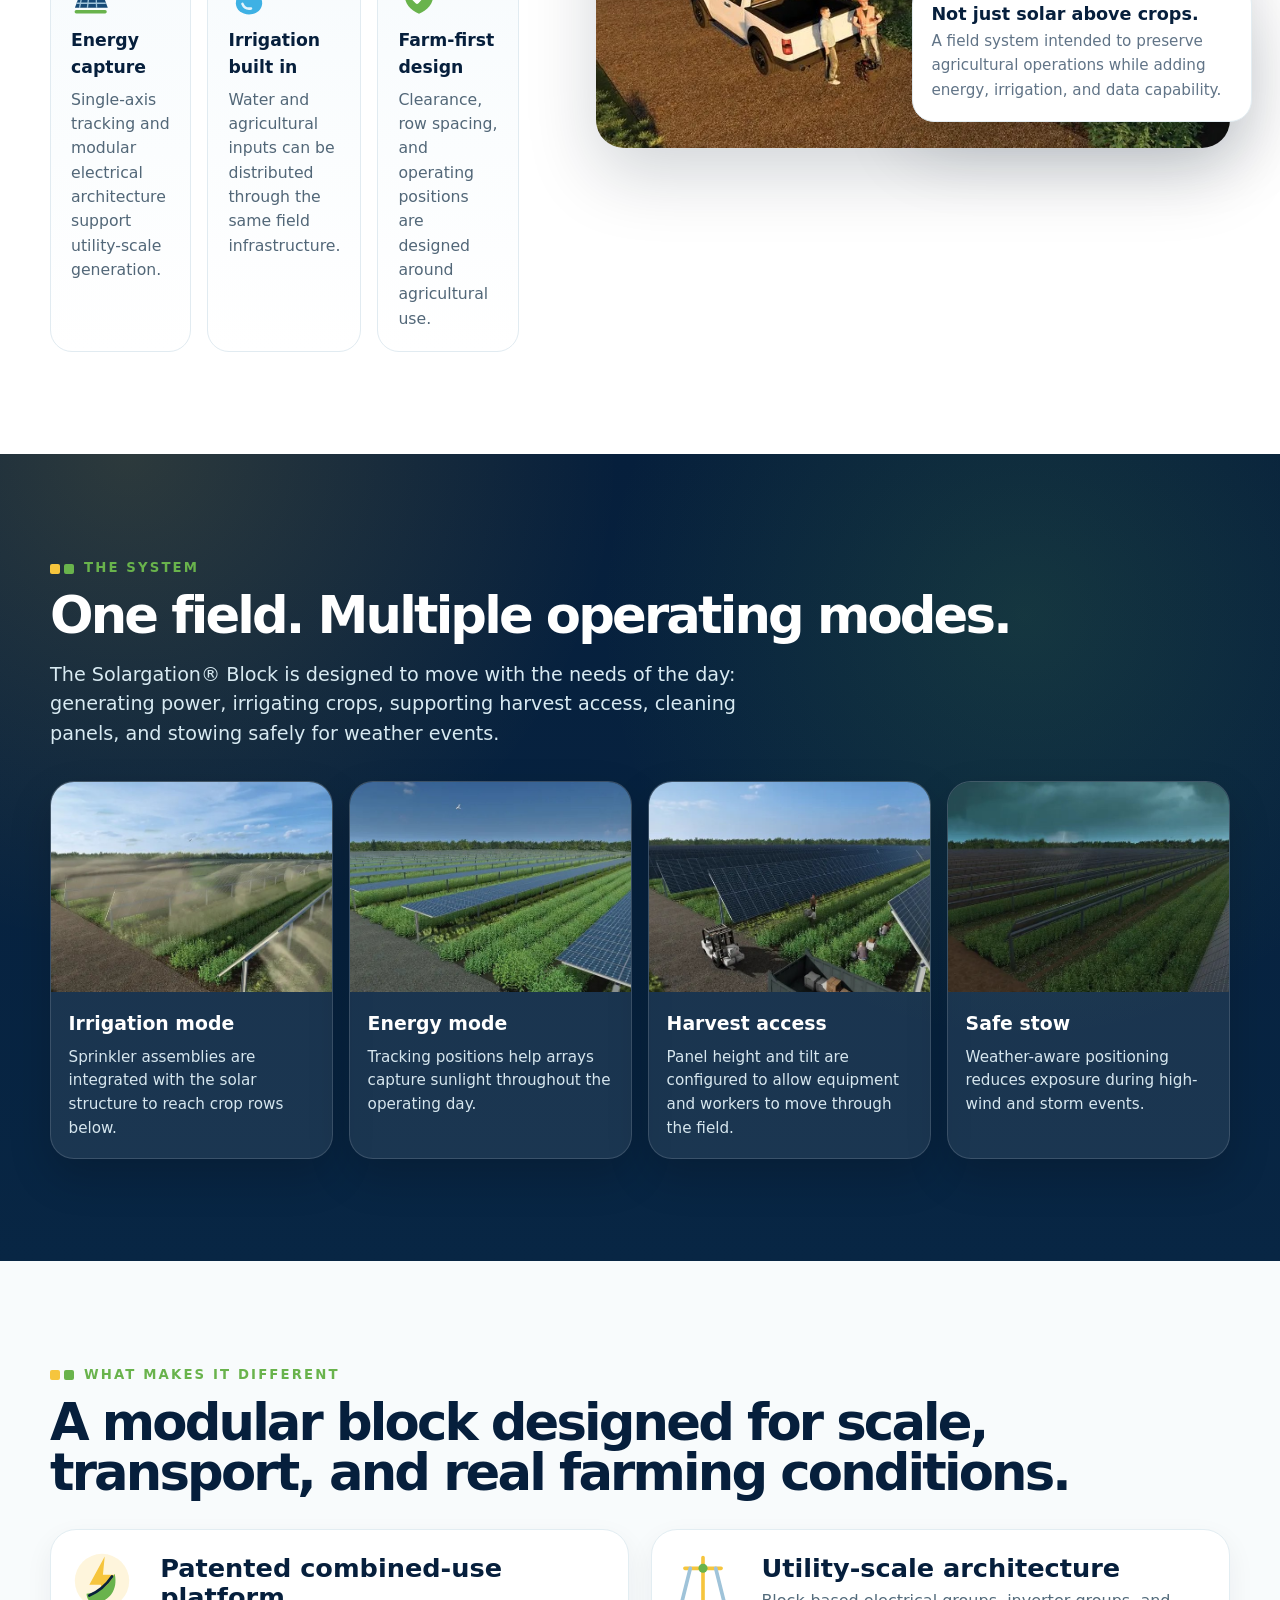
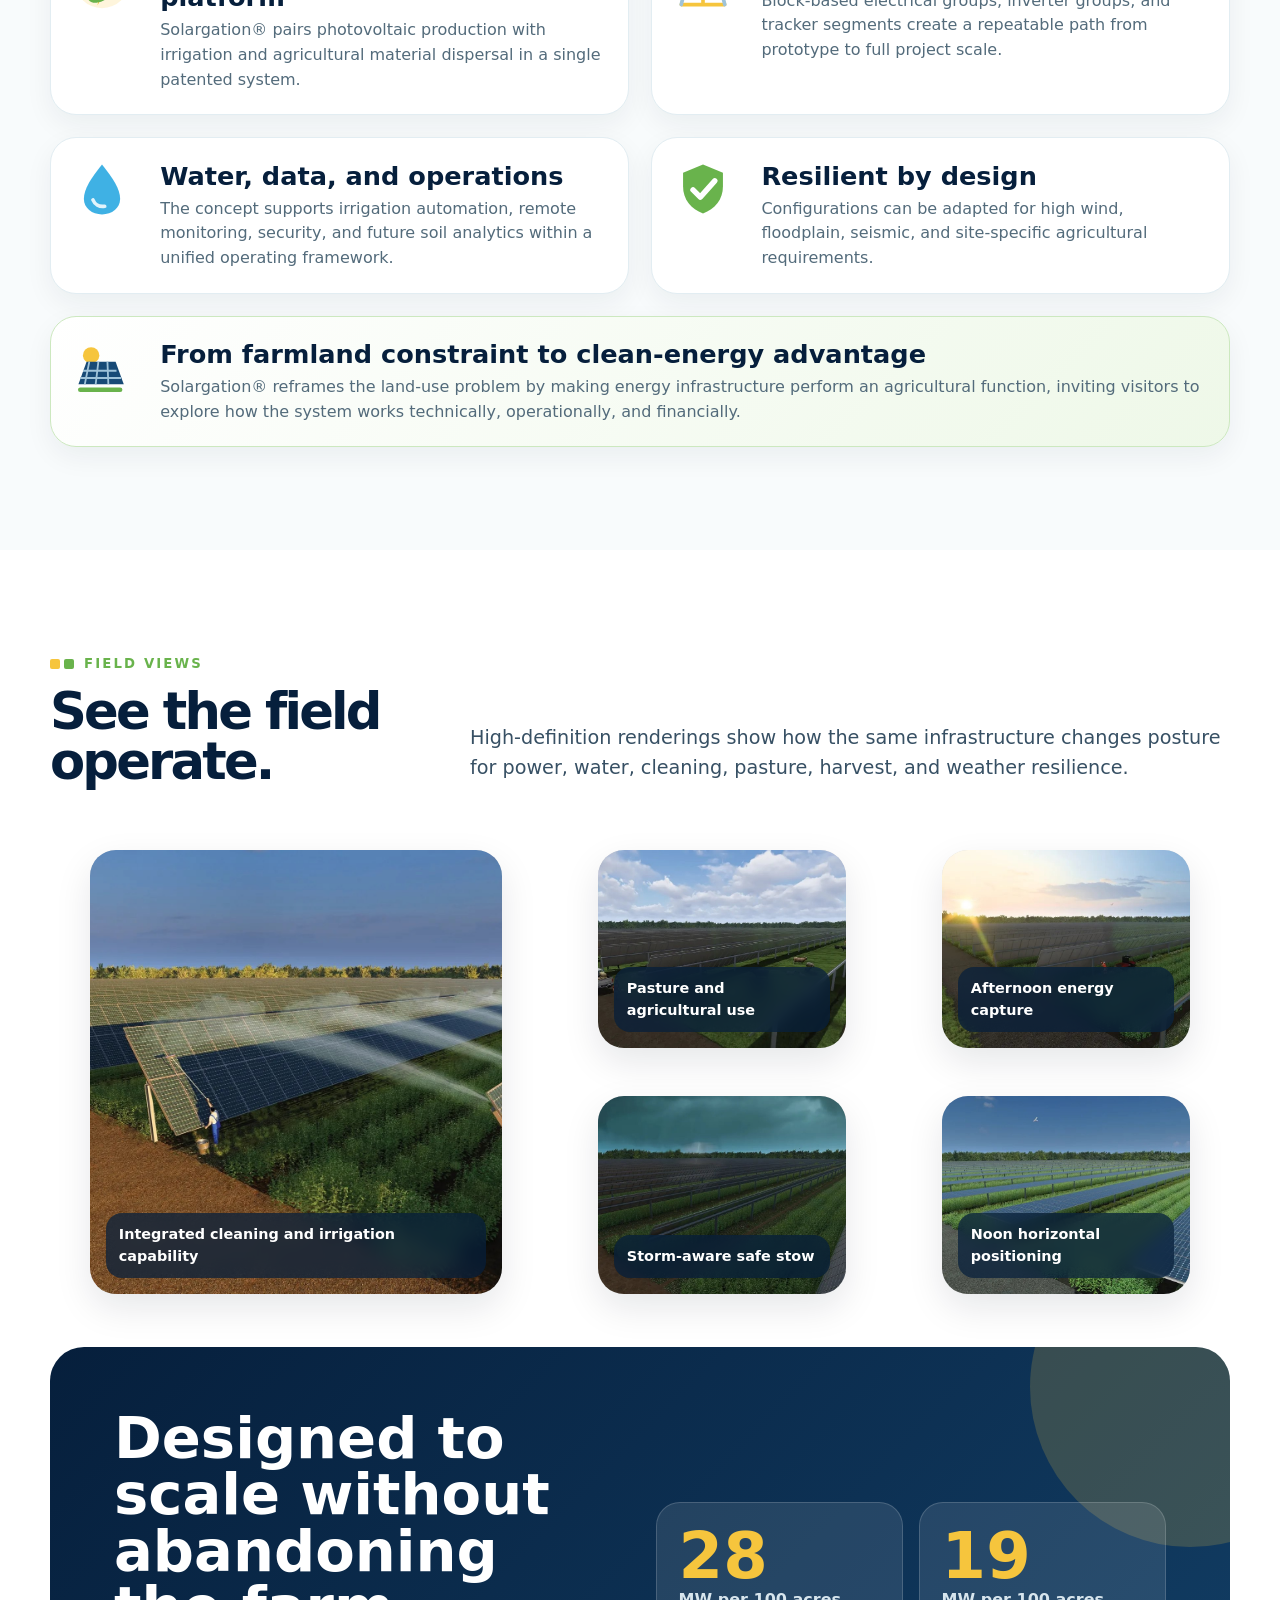
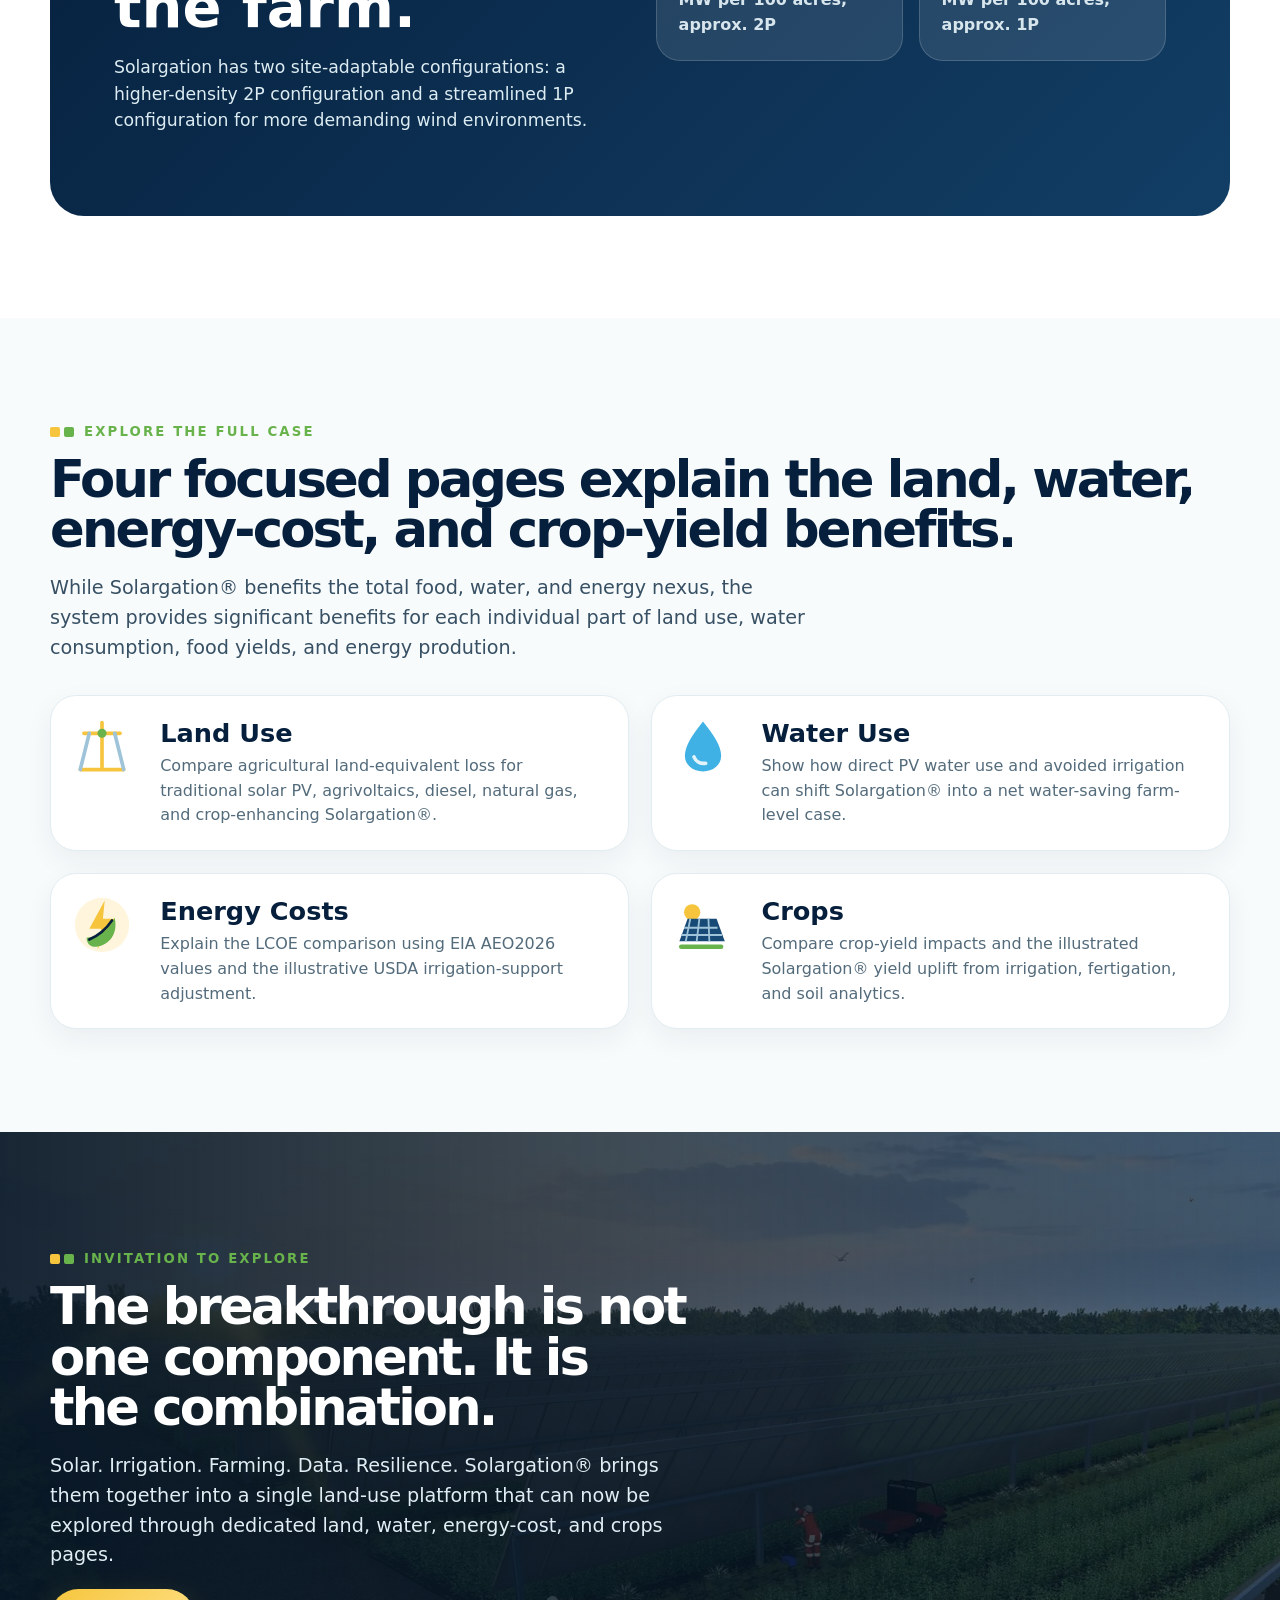
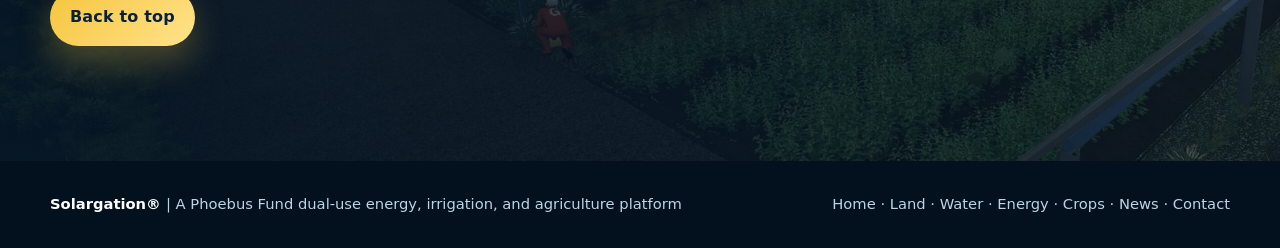
==== commit 5b59e4f5: "mobile optimization" ====
--- a/index.html
+++ b/index.html
@@ -1,14 +1,15 @@
 <!DOCTYPE html>
+
 <html lang="en">
- <head>
-  <meta charset="utf-8"/>
-  <meta content="width=device-width, initial-scale=1" name="viewport"/>
-  <meta content="Solargation&reg; integrates utility-scale solar, irrigation, agricultural operations, and data-enabled infrastructure into one modular land-use platform." name="description"/>
-  <title>
-   Solargation&reg; | Irrigation Meets Utility-Scale Solar
+<head>
+<meta charset="utf-8"/>
+<meta content="width=device-width, initial-scale=1, viewport-fit=cover" name="viewport"/>
+<meta content="Solargation® integrates utility-scale solar, irrigation, agricultural operations, and data-enabled infrastructure into one modular land-use platform." name="description"/>
+<title>
+   Solargation® | Irrigation Meets Utility-Scale Solar
   </title>
-  <!-- Corrected package: all image links use relative assets/ paths and broadly supported JPG/PNG/SVG formats. -->
-  <style>
+<!-- Corrected package: all image links use relative assets/ paths and broadly supported JPG/PNG/SVG formats. -->
+<style>
    :root {
   --navy:#061f3c;
   --navy-2:#0a2a4e;
@@ -942,502 +943,492 @@
   }
 }
   </style>
- </head>
- <body>
-  
-  <!-- Site Header / Navigation -->
-    <header class="site-header" aria-label="Site header">
-        <div class="wrap nav">
-            <a class="brand" href="index.html" aria-label="Solargation® Home">
-                <img src="assets/solargation-mark.png" alt="Solargation® mark" />
-                <span>
+<link href="assets/site-responsive.css" rel="stylesheet"/>
+</head>
+<body>
+<!-- Site Header / Navigation -->
+<header aria-label="Site header" class="site-header">
+<div class="wrap nav">
+<a aria-label="Solargation® Home" class="brand" href="index.html">
+<img alt="Solargation® mark" decoding="async" fetchpriority="high" loading="eager" src="assets/solargation-mark.png"/>
+<span>
                     Solargation®
                     <small>by Phoebus</small>
-                </span>
-            </a>
-
-            <nav class="nav-links" aria-label="Primary navigation">
-                <a href="index.html">Home</a>
-                <a href="landuse.html">Land</a>
-                <a href="wateruse.html">Water</a>
-                <a href="energy.html">Energy</a>
-                <a href="crops.html">Crops</a>
-                <a href="news.html">News</a>
-                <a href="about-team.html" aria-current="page">Team</a>
-                <a class="btn btn-primary" href="contact.html">Contact</a>
-            </nav>
-        </div>
-    </header>
-  
-  <!-- Main Page Content -->
+</span>
+</a><button aria-controls="primary-navigation" aria-expanded="false" aria-label="Open site navigation" class="nav-toggle" type="button"><span aria-hidden="true" class="nav-toggle-lines"></span></button>
+<nav aria-label="Primary navigation" class="nav-links" id="primary-navigation">
+<a aria-current="page" href="index.html">Home</a>
+<a href="landuse.html">Land</a>
+<a href="wateruse.html">Water</a>
+<a href="energy.html">Energy</a>
+<a href="crops.html">Crops</a>
+<a href="news.html">News</a>
+<a href="about-team.html">Team</a>
+<a class="btn btn-primary" href="contact.html">Contact</a>
+</nav>
+</div>
+</header>
+<!-- Main Page Content -->
 <main id="top">
-   
-   <!-- Hero Section -->
+<!-- Hero Section -->
 <section aria-labelledby="hero-title" class="hero">
-    <div class="wrap hero-inner">
-     <div>
-      <span class="eyebrow">
+<div class="wrap hero-inner">
+<div>
+<span class="eyebrow">
        Irrigation + Energy + Agriculture
       </span>
-      <h1 id="hero-title">
+<h1 id="hero-title">
        A new way to grow power
        <span>
         without leaving farming behind.
        </span>
-      </h1>
-      <p>
-       Solargation&reg; is a modular infrastructure platform that integrates utility-scale solar generation, agricultural irrigation, and active land use into a single field-ready system.
+</h1>
+<p>
+       Solargation® is a modular infrastructure platform that integrates utility-scale solar generation, agricultural irrigation, and active land use into a single field-ready system.
       </p>
-      <div class="hero-actions">
-       <a class="btn btn-primary" href="#why">
+<div class="hero-actions">
+<a class="btn btn-primary" href="#why">
         See the idea
        </a>
-       <a class="btn btn-secondary" href="#impact">
+<a class="btn btn-secondary" href="#impact">
         Explore impacts
        </a>
-      </div>
-     </div>
-     <aside aria-label="Solargation&reg; teaser statistics" class="hero-panel">
-      <div class="hero-panel-top">
-       <img alt="" src="assets/solargation-mark.png"/>
-       <span class="status">
-        <i>
-        </i>
+</div>
+</div>
+<aside aria-label="Solargation® teaser statistics" class="hero-panel">
+<div class="hero-panel-top">
+<img alt="" decoding="async" fetchpriority="high" loading="eager" src="assets/solargation-mark.png"/>
+<span class="status">
+<i>
+</i>
         Patented Technology
        </span>
-      </div>
-      <div class="metric-grid">
-       <div class="metric">
-        <b>
+</div>
+<div class="metric-grid">
+<div class="metric">
+<b>
          720
         </b>
-        <span>
-         PV modules in a Solargation&reg; Block
+<span>
+         PV modules in a Solargation® Block
         </span>
-       </div>
-       <div class="metric">
-        <b>
+</div>
+<div class="metric">
+<b>
          2
         </b>
-        <span>
+<span>
          Integrated irrigation zones per block
         </span>
-       </div>
-       <div class="metric">
-        <b>
+</div>
+<div class="metric">
+<b>
          28 MW
         </b>
-        <span>
+<span>
          Approx. 2P generation per 100 acres
         </span>
-       </div>
-       <div class="metric">
-        <b>
+</div>
+<div class="metric">
+<b>
          19 MW
         </b>
-        <span>
+<span>
          Approx. 1P generation per 100 acres
         </span>
-       </div>
-      </div>
-     </aside>
-    </div>
-    <div class="scroll-cue">
+</div>
+</div>
+</aside>
+</div>
+<div class="scroll-cue">
      Scroll to learn more
     </div>
-   </section>
-   
-   <!-- Why It Matters Section -->
+</section>
+<!-- Why It Matters Section -->
 <section aria-labelledby="why-title" class="intro" id="why">
-    <div class="wrap intro-grid">
-     <div>
-      <span class="eyebrow">
+<div class="wrap intro-grid">
+<div>
+<span class="eyebrow">
        Why it matters
       </span>
-      <h2 class="section-title" id="why-title">
+<h2 class="section-title" id="why-title">
        The clean energy transition needs land. Farmers need productive fields.
       </h2>
-      <p class="lead">
-       Solargation&reg; turns that tension into a shared opportunity: elevated solar arrays are paired with irrigation and material dispersal so the land can keep serving agriculture while producing marketable energy.
+<p class="lead">
+       Solargation® turns that tension into a shared opportunity: elevated solar arrays are paired with irrigation and material dispersal so the land can keep serving agriculture while producing marketable energy.
       </p>
-      <div class="proofs">
-       <article class="proof">
-        <img alt="" src="assets/solar.svg"/>
-        <h3>
+<div class="proofs">
+<article class="proof">
+<img alt="" decoding="async" loading="lazy" src="assets/solar.svg"/>
+<h3>
          Energy capture
         </h3>
-        <p>
+<p>
          Single-axis tracking and modular electrical architecture support utility-scale generation.
         </p>
-       </article>
-       <article class="proof">
-        <img alt="" src="assets/water.svg"/>
-        <h3>
+</article>
+<article class="proof">
+<img alt="" decoding="async" loading="lazy" src="assets/water.svg"/>
+<h3>
          Irrigation built in
         </h3>
-        <p>
+<p>
          Water and agricultural inputs can be distributed through the same field infrastructure.
         </p>
-       </article>
-       <article class="proof">
-        <img alt="" src="assets/shield.svg"/>
-        <h3>
+</article>
+<article class="proof">
+<img alt="" decoding="async" loading="lazy" src="assets/shield.svg"/>
+<h3>
          Farm-first design
         </h3>
-        <p>
+<p>
          Clearance, row spacing, and operating positions are designed around agricultural use.
         </p>
-       </article>
-      </div>
-     </div>
-     <div class="image-stack">
-      <picture>
-       <source sizes="(max-width: 1000px) 100vw, 52vw" srcset="assets/morning-900.jpg 900w, assets/morning-1600.jpg 1600w"/>
-       <img alt="Solargation&reg; solar arrays over agricultural fields in morning position" class="main-img" src="assets/morning-1600.jpg"/>
-      </picture>
-      <div class="float-card">
-       <b>
+</article>
+</div>
+</div>
+<div class="image-stack">
+<picture>
+<source sizes="(max-width: 1000px) 100vw, 52vw" srcset="assets/morning-900.jpg 900w, assets/morning-1600.jpg 1600w"/>
+<img alt="Solargation® solar arrays over agricultural fields in morning position" class="main-img" decoding="async" loading="lazy" src="assets/morning-1600.jpg"/>
+</picture>
+<div class="float-card">
+<b>
         Not just solar above crops.
        </b>
-       <span>
+<span>
         A field system intended to preserve agricultural operations while adding energy, irrigation, and data capability.
        </span>
-      </div>
-     </div>
-    </div>
-   </section>
-   
-   <!-- Operating Modes Section -->
+</div>
+</div>
+</div>
+</section>
+<!-- Operating Modes Section -->
 <section aria-labelledby="system-title" class="story" id="system">
-    <div class="wrap">
-     <span class="eyebrow">
+<div class="wrap">
+<span class="eyebrow">
       The system
      </span>
-     <h2 class="section-title" id="system-title">
+<h2 class="section-title" id="system-title">
       One field. Multiple operating modes.
      </h2>
-     <p class="lead">
-      The Solargation&reg; Block is designed to move with the needs of the day: generating power, irrigating crops, supporting harvest access, cleaning panels, and stowing safely for weather events.
+<p class="lead">
+      The Solargation® Block is designed to move with the needs of the day: generating power, irrigating crops, supporting harvest access, cleaning panels, and stowing safely for weather events.
      </p>
-     <div class="cards">
-      <article class="card">
-       <img alt="Irrigation rendering" src="assets/hero-thumb.jpg"/>
-       <div class="card-body">
-        <h3>
+<div class="cards">
+<article class="card">
+<img alt="Irrigation rendering" decoding="async" loading="lazy" src="assets/hero-thumb.jpg"/>
+<div class="card-body">
+<h3>
          Irrigation mode
         </h3>
-        <p>
+<p>
          Sprinkler assemblies are integrated with the solar structure to reach crop rows below.
         </p>
-       </div>
-      </article>
-      <article class="card">
-       <img alt="Noon horizontal solar rendering" src="assets/noon-thumb.jpg"/>
-       <div class="card-body">
-        <h3>
+</div>
+</article>
+<article class="card">
+<img alt="Noon horizontal solar rendering" decoding="async" loading="lazy" src="assets/noon-thumb.jpg"/>
+<div class="card-body">
+<h3>
          Energy mode
         </h3>
-        <p>
+<p>
          Tracking positions help arrays capture sunlight throughout the operating day.
         </p>
-       </div>
-      </article>
-      <article class="card">
-       <img alt="Harvest rendering" src="assets/harvest-thumb.jpg"/>
-       <div class="card-body">
-        <h3>
+</div>
+</article>
+<article class="card">
+<img alt="Harvest rendering" decoding="async" loading="lazy" src="assets/harvest-thumb.jpg"/>
+<div class="card-body">
+<h3>
          Harvest access
         </h3>
-        <p>
+<p>
          Panel height and tilt are configured to allow equipment and workers to move through the field.
         </p>
-       </div>
-      </article>
-      <article class="card">
-       <img alt="Safe stow storm rendering" src="assets/stow-thumb.jpg"/>
-       <div class="card-body">
-        <h3>
+</div>
+</article>
+<article class="card">
+<img alt="Safe stow storm rendering" decoding="async" loading="lazy" src="assets/stow-thumb.jpg"/>
+<div class="card-body">
+<h3>
          Safe stow
         </h3>
-        <p>
+<p>
          Weather-aware positioning reduces exposure during high-wind and storm events.
         </p>
-       </div>
-      </article>
-     </div>
-    </div>
-   </section>
-   
-   <!-- Technology Differentiators Section -->
+</div>
+</article>
+</div>
+</div>
+</section>
+<!-- Technology Differentiators Section -->
 <section aria-labelledby="tech-title" class="tech">
-    <div class="wrap">
-     <span class="eyebrow">
+<div class="wrap">
+<span class="eyebrow">
       What makes it different
      </span>
-     <h2 class="section-title" id="tech-title">
+<h2 class="section-title" id="tech-title">
       A modular block designed for scale, transport, and real farming conditions.
      </h2>
-     <div class="tech-grid">
-      <article class="feature">
-       <img alt="" src="assets/bolt-leaf.svg"/>
-       <div>
-        <h3>
+<div class="tech-grid">
+<article class="feature">
+<img alt="" decoding="async" loading="lazy" src="assets/bolt-leaf.svg"/>
+<div>
+<h3>
          Patented combined-use platform
         </h3>
-        <p>
-         Solargation&reg; pairs photovoltaic production with irrigation and agricultural material dispersal in a single patented system.
-        </p>
-       </div>
-      </article>
-      <article class="feature">
-       <img alt="" src="assets/grid.svg"/>
-       <div>
-        <h3>
+<p>
+         Solargation® pairs photovoltaic production with irrigation and agricultural material dispersal in a single patented system.
+        </p>
+</div>
+</article>
+<article class="feature">
+<img alt="" decoding="async" loading="lazy" src="assets/grid.svg"/>
+<div>
+<h3>
          Utility-scale architecture
         </h3>
-        <p>
+<p>
          Block-based electrical groups, inverter groups, and tracker segments create a repeatable path from prototype to full project scale.
         </p>
-       </div>
-      </article>
-      <article class="feature">
-       <img alt="" src="assets/water.svg"/>
-       <div>
-        <h3>
+</div>
+</article>
+<article class="feature">
+<img alt="" decoding="async" loading="lazy" src="assets/water.svg"/>
+<div>
+<h3>
          Water, data, and operations
         </h3>
-        <p>
+<p>
          The concept supports irrigation automation, remote monitoring, security, and future soil analytics within a unified operating framework.
         </p>
-       </div>
-      </article>
-      <article class="feature">
-       <img alt="" src="assets/shield.svg"/>
-       <div>
-        <h3>
+</div>
+</article>
+<article class="feature">
+<img alt="" decoding="async" loading="lazy" src="assets/shield.svg"/>
+<div>
+<h3>
          Resilient by design
         </h3>
-        <p>
+<p>
          Configurations can be adapted for high wind, floodplain, seismic, and site-specific agricultural requirements.
         </p>
-       </div>
-      </article>
-      <article class="feature emphasis">
-       <img alt="" src="assets/solar.svg"/>
-       <div>
-        <h3>
+</div>
+</article>
+<article class="feature emphasis">
+<img alt="" decoding="async" loading="lazy" src="assets/solar.svg"/>
+<div>
+<h3>
          From farmland constraint to clean-energy advantage
         </h3>
-        <p>
-         Solargation&reg; reframes the land-use problem by making energy infrastructure perform an agricultural function, inviting visitors to explore how the system works technically, operationally, and financially.
-        </p>
-       </div>
-      </article>
-     </div>
-    </div>
-   </section>
-   
-   <!-- Field Gallery Section -->
+<p>
+         Solargation® reframes the land-use problem by making energy infrastructure perform an agricultural function, inviting visitors to explore how the system works technically, operationally, and financially.
+        </p>
+</div>
+</article>
+</div>
+</div>
+</section>
+<!-- Field Gallery Section -->
 <section aria-labelledby="field-title" class="gallery" id="field">
-    <div class="wrap">
-     <div class="gallery-head">
-      <div>
-       <span class="eyebrow">
+<div class="wrap">
+<div class="gallery-head">
+<div>
+<span class="eyebrow">
         Field views
        </span>
-       <h2 class="section-title" id="field-title">
+<h2 class="section-title" id="field-title">
         See the field operate.
        </h2>
-      </div>
-      <p class="lead">
+</div>
+<p class="lead">
        High-definition renderings show how the same infrastructure changes posture for power, water, cleaning, pasture, harvest, and weather resilience.
       </p>
-     </div>
-     <div class="gallery-grid">
-      <figure class="tile large">
-       <img alt="Solargation&reg; cleaning mode rendering" src="assets/cleaning-1600.jpg"/>
-       <span>
+</div>
+<div class="gallery-grid">
+<figure class="tile large">
+<img alt="Solargation® cleaning mode rendering" decoding="async" loading="lazy" src="assets/cleaning-1600.jpg"/>
+<span>
         Integrated cleaning and irrigation capability
        </span>
-      </figure>
-      <figure class="tile">
-       <img alt="Solargation&reg; pasture rendering" src="assets/pasture-900.jpg"/>
-       <span>
+</figure>
+<figure class="tile">
+<img alt="Solargation® pasture rendering" decoding="async" loading="lazy" src="assets/pasture-900.jpg"/>
+<span>
         Pasture and agricultural use
        </span>
-      </figure>
-      <figure class="tile">
-       <img alt="Solargation&reg; afternoon energy rendering" src="assets/afternoon-900.jpg"/>
-       <span>
+</figure>
+<figure class="tile">
+<img alt="Solargation® afternoon energy rendering" decoding="async" loading="lazy" src="assets/afternoon-900.jpg"/>
+<span>
         Afternoon energy capture
        </span>
-      </figure>
-      <figure class="tile">
-       <img alt="Solargation&reg; safe stow rendering" src="assets/stow-900.jpg"/>
-       <span>
+</figure>
+<figure class="tile">
+<img alt="Solargation® safe stow rendering" decoding="async" loading="lazy" src="assets/stow-900.jpg"/>
+<span>
         Storm-aware safe stow
        </span>
-      </figure>
-      <figure class="tile">
-       <img alt="Solargation&reg; noon horizontal rendering" src="assets/noon-900.jpg"/>
-       <span>
+</figure>
+<figure class="tile">
+<img alt="Solargation® noon horizontal rendering" decoding="async" loading="lazy" src="assets/noon-900.jpg"/>
+<span>
         Noon horizontal positioning
        </span>
-      </figure>
-     </div>
-     <div aria-label="Solargation&reg; power density comparison" class="density">
-      <div>
-       <h2>
+</figure>
+</div>
+<div aria-label="Solargation® power density comparison" class="density">
+<div>
+<h2>
         Designed to scale without abandoning the farm.
        </h2>
-       <p>
+<p>
         Solargation has two site-adaptable configurations: a higher-density 2P configuration and a streamlined 1P configuration for more demanding wind environments.
        </p>
-      </div>
-      <div class="density-metrics">
-       <div class="density-metric">
-        <b>
+</div>
+<div class="density-metrics">
+<div class="density-metric">
+<b>
          28
         </b>
-        <span>
+<span>
          MW per 100 acres, approx. 2P
         </span>
-       </div>
-       <div class="density-metric">
-        <b>
+</div>
+<div class="density-metric">
+<b>
          19
         </b>
-        <span>
+<span>
          MW per 100 acres, approx. 1P
         </span>
-       </div>
-      </div>
-     </div>
-    </div>
-   </section>
-   
-   <!-- Impact / Detail Pages Section -->
+</div>
+</div>
+</div>
+</div>
+</section>
+<!-- Impact / Detail Pages Section -->
 <section aria-labelledby="impact-title" class="tech" id="impact">
-    <div class="wrap">
-     <span class="eyebrow">
+<div class="wrap">
+<span class="eyebrow">
       Explore the full case
      </span>
-     <h2 class="section-title" id="impact-title">
+<h2 class="section-title" id="impact-title">
       Four focused pages explain the land, water, energy-cost, and crop-yield benefits.
      </h2>
-     <p class="lead">
-      While Solargation&reg; benefits the total food, water, and energy nexus, the system provides significant benefits for each individual part of land use, water consumption, food yields, and energy prodution.
+<p class="lead">
+      While Solargation® benefits the total food, water, and energy nexus, the system provides significant benefits for each individual part of land use, water consumption, food yields, and energy prodution.
      </p>
-     <div class="tech-grid">
-      <a class="feature" href="landuse.html">
-       <img alt="" src="assets/grid.svg"/>
-       <div>
-        <h3>
+<div class="tech-grid">
+<a class="feature" href="landuse.html">
+<img alt="" decoding="async" loading="lazy" src="assets/grid.svg"/>
+<div>
+<h3>
          Land Use
         </h3>
-        <p>
-         Compare agricultural land-equivalent loss for traditional solar PV, agrivoltaics, diesel, natural gas, and crop-enhancing Solargation&reg;.
-        </p>
-       </div>
-      </a>
-      <a class="feature" href="wateruse.html">
-       <img alt="" src="assets/water.svg"/>
-       <div>
-        <h3>
+<p>
+         Compare agricultural land-equivalent loss for traditional solar PV, agrivoltaics, diesel, natural gas, and crop-enhancing Solargation®.
+        </p>
+</div>
+</a>
+<a class="feature" href="wateruse.html">
+<img alt="" decoding="async" loading="lazy" src="assets/water.svg"/>
+<div>
+<h3>
          Water Use
         </h3>
-        <p>
-         Show how direct PV water use and avoided irrigation can shift Solargation&reg; into a net water-saving farm-level case.
-        </p>
-       </div>
-      </a>
-      <a class="feature" href="energy.html">
-       <img alt="" src="assets/bolt-leaf.svg"/>
-       <div>
-        <h3>
+<p>
+         Show how direct PV water use and avoided irrigation can shift Solargation® into a net water-saving farm-level case.
+        </p>
+</div>
+</a>
+<a class="feature" href="energy.html">
+<img alt="" decoding="async" loading="lazy" src="assets/bolt-leaf.svg"/>
+<div>
+<h3>
          Energy Costs
         </h3>
-        <p>
+<p>
          Explain the LCOE comparison using EIA AEO2026 values and the illustrative USDA irrigation-support adjustment.
         </p>
-       </div>
-      </a>
-      <a class="feature" href="crops.html">
-       <img alt="" src="assets/solar.svg"/>
-       <div>
-        <h3>
+</div>
+</a>
+<a class="feature" href="crops.html">
+<img alt="" decoding="async" loading="lazy" src="assets/solar.svg"/>
+<div>
+<h3>
          Crops
         </h3>
-        <p>
-         Compare crop-yield impacts and the illustrated Solargation&reg; yield uplift from irrigation, fertigation, and soil analytics.
-        </p>
-       </div>
-      </a>
-     </div>
-    </div>
-   </section>
-   
-   <!-- Call to Action Section -->
+<p>
+         Compare crop-yield impacts and the illustrated Solargation® yield uplift from irrigation, fertigation, and soil analytics.
+        </p>
+</div>
+</a>
+</div>
+</div>
+</section>
+<!-- Call to Action Section -->
 <section aria-labelledby="explore-title" class="cta" id="explore">
-    <div class="wrap">
-     <div>
-      <span class="eyebrow">
+<div class="wrap">
+<div>
+<span class="eyebrow">
        Invitation to explore
       </span>
-      <h2 id="explore-title">
+<h2 id="explore-title">
        The breakthrough is not one component. It is the combination.
       </h2>
-      <p>
-       Solar. Irrigation. Farming. Data. Resilience. Solargation&reg; brings them together into a single land-use platform that can now be explored through dedicated land, water, energy-cost, and crops pages.
+<p>
+       Solar. Irrigation. Farming. Data. Resilience. Solargation® brings them together into a single land-use platform that can now be explored through dedicated land, water, energy-cost, and crops pages.
       </p>
-      <a class="btn btn-primary" href="#top">
+<a class="btn btn-primary" href="#top">
        Back to top
       </a>
-     </div>
-    </div>
-   </section>
-  </main>
-  
-  <!-- Site Footer -->
+</div>
+</div>
+</section>
+</main>
+<!-- Site Footer -->
 <footer class="site-footer">
-   <div class="wrap footer-inner">
-    <div>
-     <strong>
-      Solargation&reg;
+<div class="wrap footer-inner">
+<div>
+<strong>
+      Solargation®
      </strong>
      | A Phoebus Fund dual-use energy, irrigation, and agriculture platform
     </div>
-    <div>
-     <a href="index.html">
+<div>
+<a href="index.html">
       Home
      </a>
-     &middot;
+     ·
      <a href="landuse.html">
       Land
      </a>
-     &middot;
+     ·
      <a href="wateruse.html">
       Water
      </a>
-     &middot;
+     ·
      <a href="energy.html">
       Energy
      </a>
-     &middot;
+     ·
      <a href="crops.html">
       Crops
      </a>
-     &middot;
+     ·
      <a href="news.html">
       News
      </a>
-     &middot;
+     ·
      <a href="contact.html">
       Contact
      </a>
-    </div>
-   </div>
-  </footer>
- </body>
+</div>
+</div>
+</footer>
+<script defer="defer" src="assets/site-navigation.js"></script>
+</body>
 </html>
-
--- a/assets/site-responsive.css
+++ b/assets/site-responsive.css
@@ -0,0 +1,368 @@
+
+/* Shared responsive and cross-browser optimization layer.
+   This file intentionally preserves the existing Solargation® colors and visual theme. */
+:root {
+  --mobile-gutter: clamp(16px, 5vw, 28px);
+  --tap-size: 44px;
+}
+
+html {
+  -webkit-text-size-adjust: 100%;
+  text-size-adjust: 100%;
+  overflow-x: clip;
+}
+
+body {
+  min-width: 320px;
+}
+
+img,
+svg,
+video,
+canvas {
+  max-width: 100%;
+  height: auto;
+}
+
+img {
+  object-position: center;
+}
+
+a,
+button,
+input,
+select,
+textarea {
+  touch-action: manipulation;
+}
+
+button,
+input,
+select,
+textarea {
+  font: inherit;
+}
+
+.site-header {
+  padding-top: env(safe-area-inset-top, 0px);
+}
+
+.nav {
+  min-height: 72px;
+}
+
+.nav-toggle {
+  display: none;
+  align-items: center;
+  justify-content: center;
+  width: var(--tap-size);
+  height: var(--tap-size);
+  border: 1px solid rgba(255, 255, 255, .22);
+  border-radius: 999px;
+  color: #fff;
+  background: rgba(255, 255, 255, .10);
+  cursor: pointer;
+}
+
+.nav-toggle:focus-visible,
+.nav-links a:focus-visible,
+.btn:focus-visible,
+input:focus-visible,
+select:focus-visible,
+textarea:focus-visible {
+  outline: 3px solid rgba(246, 197, 61, .85);
+  outline-offset: 3px;
+}
+
+.nav-toggle-lines,
+.nav-toggle-lines::before,
+.nav-toggle-lines::after {
+  display: block;
+  width: 20px;
+  height: 2px;
+  border-radius: 999px;
+  background: currentColor;
+  transition: transform .2s ease, opacity .2s ease;
+}
+
+.nav-toggle-lines {
+  position: relative;
+}
+
+.nav-toggle-lines::before,
+.nav-toggle-lines::after {
+  content: "";
+  position: absolute;
+  left: 0;
+}
+
+.nav-toggle-lines::before {
+  transform: translateY(-7px);
+}
+
+.nav-toggle-lines::after {
+  transform: translateY(7px);
+}
+
+.site-header[data-menu-open="true"] .nav-toggle-lines {
+  background: transparent;
+}
+
+.site-header[data-menu-open="true"] .nav-toggle-lines::before {
+  transform: rotate(45deg);
+}
+
+.site-header[data-menu-open="true"] .nav-toggle-lines::after {
+  transform: rotate(-45deg);
+}
+
+@supports not (height: 100svh) {
+  .hero,
+  .contact-hero,
+  .page-hero {
+    min-height: 100vh;
+  }
+}
+
+@media (max-width: 1180px) {
+  .nav-links {
+    gap: .75rem;
+    font-size: .88rem;
+  }
+}
+
+@media (max-width: 1040px) {
+  .site-header {
+    position: fixed;
+  }
+
+  .nav {
+    min-height: 66px;
+    height: auto;
+    position: relative;
+  }
+
+  .brand img {
+    width: 38px;
+    height: 38px;
+  }
+
+  .nav-toggle {
+    display: inline-flex;
+    flex: 0 0 auto;
+    margin-left: auto;
+  }
+
+  .nav-links {
+    position: absolute;
+    top: calc(100% + 10px);
+    left: 0;
+    right: 0;
+    display: none !important;
+    flex-direction: column;
+    align-items: stretch;
+    gap: .45rem;
+    max-height: calc(100svh - 96px);
+    overflow-y: auto;
+    padding: .75rem;
+    color: #fff;
+    background: rgba(6, 31, 60, .98);
+    border: 1px solid rgba(255, 255, 255, .14);
+    border-radius: 22px;
+    box-shadow: 0 24px 60px rgba(4, 21, 38, .32);
+    -webkit-backdrop-filter: blur(18px);
+    backdrop-filter: blur(18px);
+  }
+
+  .site-header[data-menu-open="true"] .nav-links {
+    display: flex !important;
+  }
+
+  .site-header[data-menu-open="true"] .nav-links a,
+  .site-header[data-menu-open="true"] .nav-links a:not(.btn) {
+    display: flex !important;
+    align-items: center;
+    justify-content: center;
+    width: 100%;
+    min-height: var(--tap-size);
+    padding: .74rem 1rem;
+    border-radius: 16px;
+  }
+
+  .site-header[data-menu-open="true"] .nav-links a:not(.btn) {
+    background: rgba(255, 255, 255, .06);
+  }
+
+  .site-header[data-menu-open="true"] .nav-links a[aria-current="page"] {
+    background: rgba(246, 197, 61, .14);
+  }
+
+  .site-header[data-menu-open="true"] .nav-links .btn {
+    margin-top: .2rem;
+  }
+}
+
+@media (max-width: 900px) {
+  .wrap {
+    width: min(calc(100% - (var(--mobile-gutter) * 2)), var(--max)) !important;
+  }
+
+  section {
+    padding-block: clamp(48px, 12vw, 86px);
+  }
+
+  .hero,
+  .contact-hero,
+  .page-hero,
+  .detail-hero {
+    padding-top: 108px !important;
+  }
+
+  .hero-inner,
+  .intro-grid,
+  .tech-grid,
+  .contact-layout,
+  .download-panel,
+  .density,
+  .cta .wrap,
+  .two-col,
+  .split,
+  .comparison-grid,
+  .benefit-grid,
+  .feature-grid,
+  .story-grid,
+  .news-layout,
+  .team-grid,
+  .form-grid {
+    grid-template-columns: 1fr !important;
+  }
+
+  .cards,
+  .proofs,
+  .gallery-grid,
+  .metric-grid,
+  .density-metrics,
+  .stats-grid,
+  .tiles,
+  .download-grid {
+    grid-template-columns: 1fr !important;
+  }
+
+  .gallery-head,
+  .footer-inner,
+  .download-actions,
+  .hero-actions,
+  .contact-actions {
+    align-items: stretch;
+  }
+
+  .download-actions .btn,
+  .hero-actions .btn,
+  .contact-actions .btn {
+    width: 100%;
+  }
+
+  .tile,
+  .tile.large {
+    grid-column: auto !important;
+    grid-row: auto !important;
+  }
+
+  .float-card {
+    max-width: 100%;
+  }
+}
+
+@media (max-width: 640px) {
+  :root {
+    --radius: 22px;
+  }
+
+  .brand {
+    gap: .65rem;
+  }
+
+  .brand span {
+    font-size: .95rem;
+    line-height: 1.1;
+  }
+
+  .brand small {
+    display: none !important;
+  }
+
+  .eyebrow {
+    gap: 1.1rem;
+    letter-spacing: .12em;
+  }
+
+  .hero h1,
+  .section-title,
+  h1,
+  h2 {
+    overflow-wrap: anywhere;
+  }
+
+  .hero-panel,
+  .contact-card,
+  .side-box,
+  .download-panel,
+  .feature,
+  .card,
+  .proof,
+  .density,
+  .next-card {
+    border-radius: var(--radius) !important;
+  }
+
+  .hero-panel-top,
+  .metric,
+  .card-body,
+  .feature,
+  .contact-card,
+  .side-box,
+  .download-panel,
+  .next-card {
+    padding: clamp(1rem, 5vw, 1.35rem) !important;
+  }
+
+  .field input,
+  .field select,
+  .field textarea {
+    min-height: var(--tap-size);
+    font-size: 16px;
+  }
+}
+
+@media (hover: none) {
+  .btn:hover,
+  .tile:hover img {
+    transform: none !important;
+  }
+}
+
+@media print {
+  .site-header,
+  .nav-toggle,
+  .scroll-cue,
+  .site-footer {
+    display: none !important;
+  }
+
+  body {
+    background: #fff !important;
+    color: #000 !important;
+  }
+
+  a {
+    text-decoration: underline;
+  }
+
+  section,
+  .hero,
+  .contact-hero,
+  .page-hero {
+    padding: 24px 0 !important;
+    min-height: auto !important;
+  }
+}
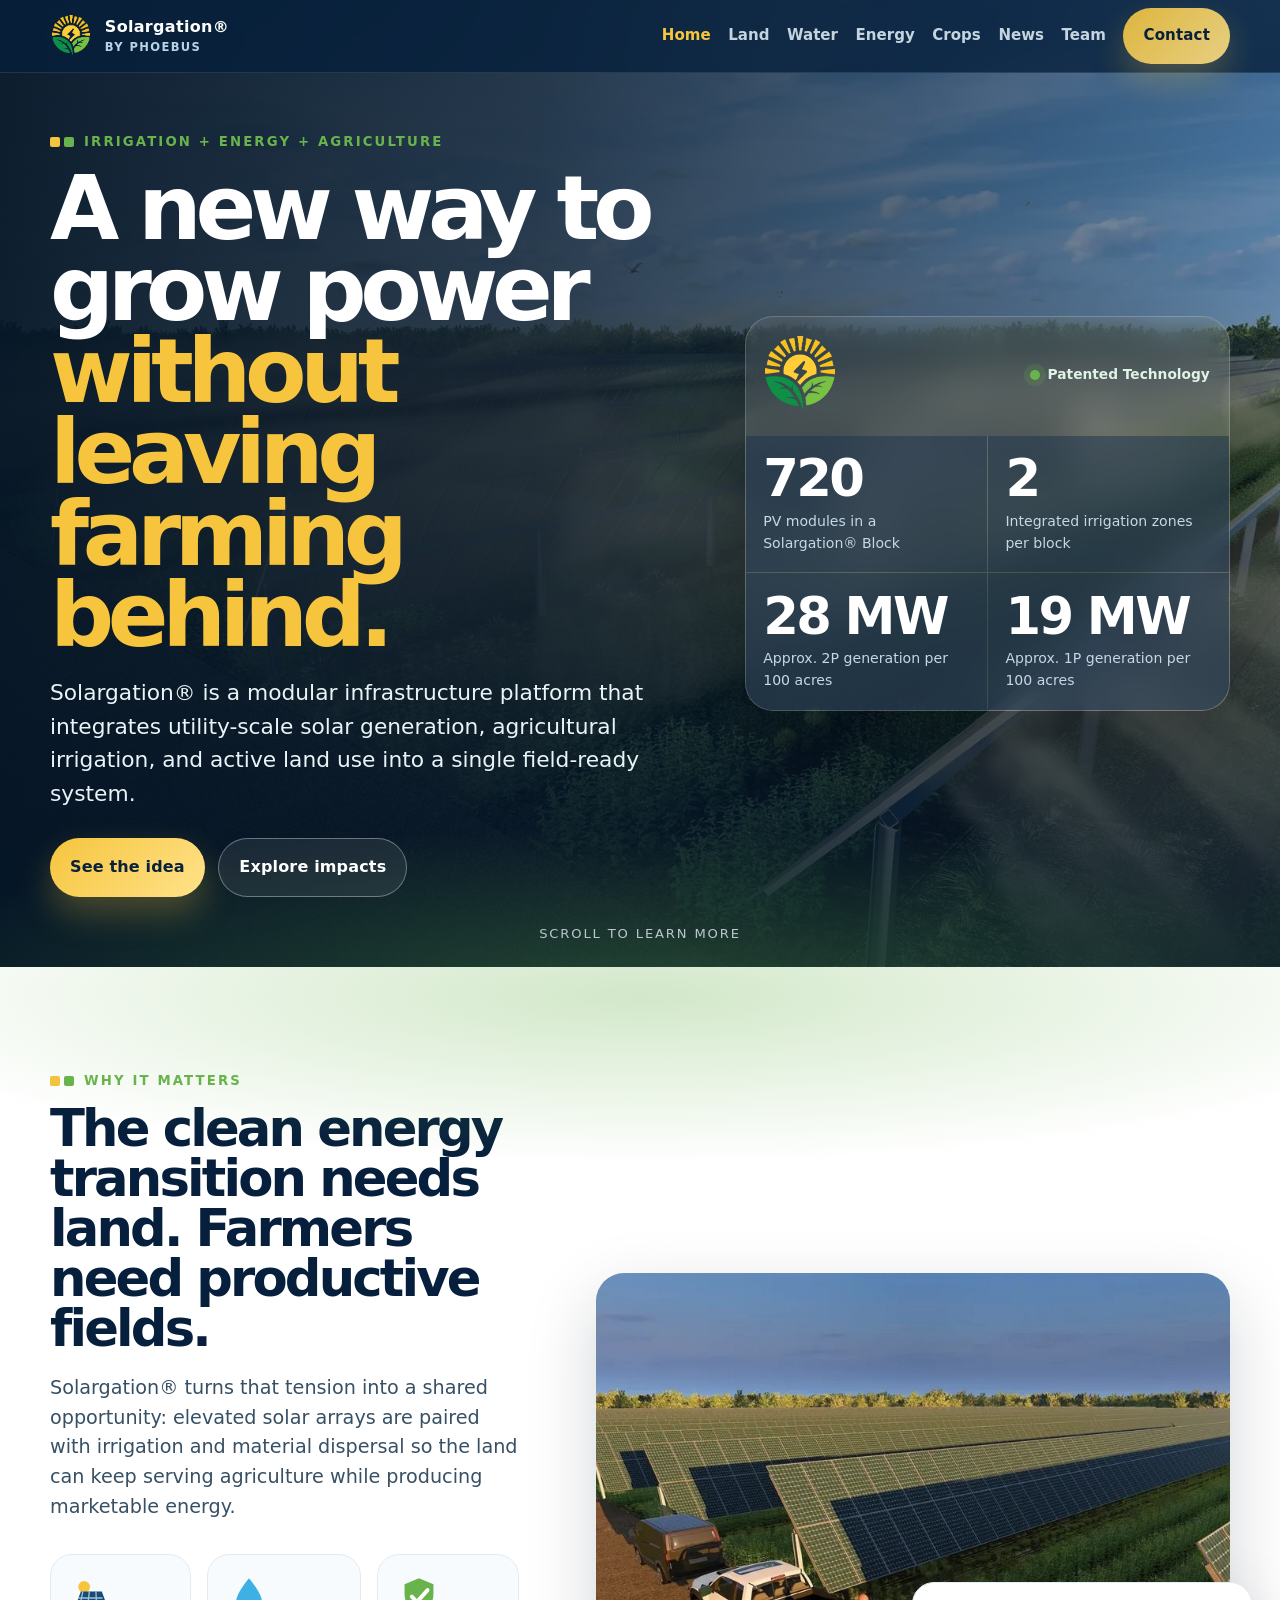
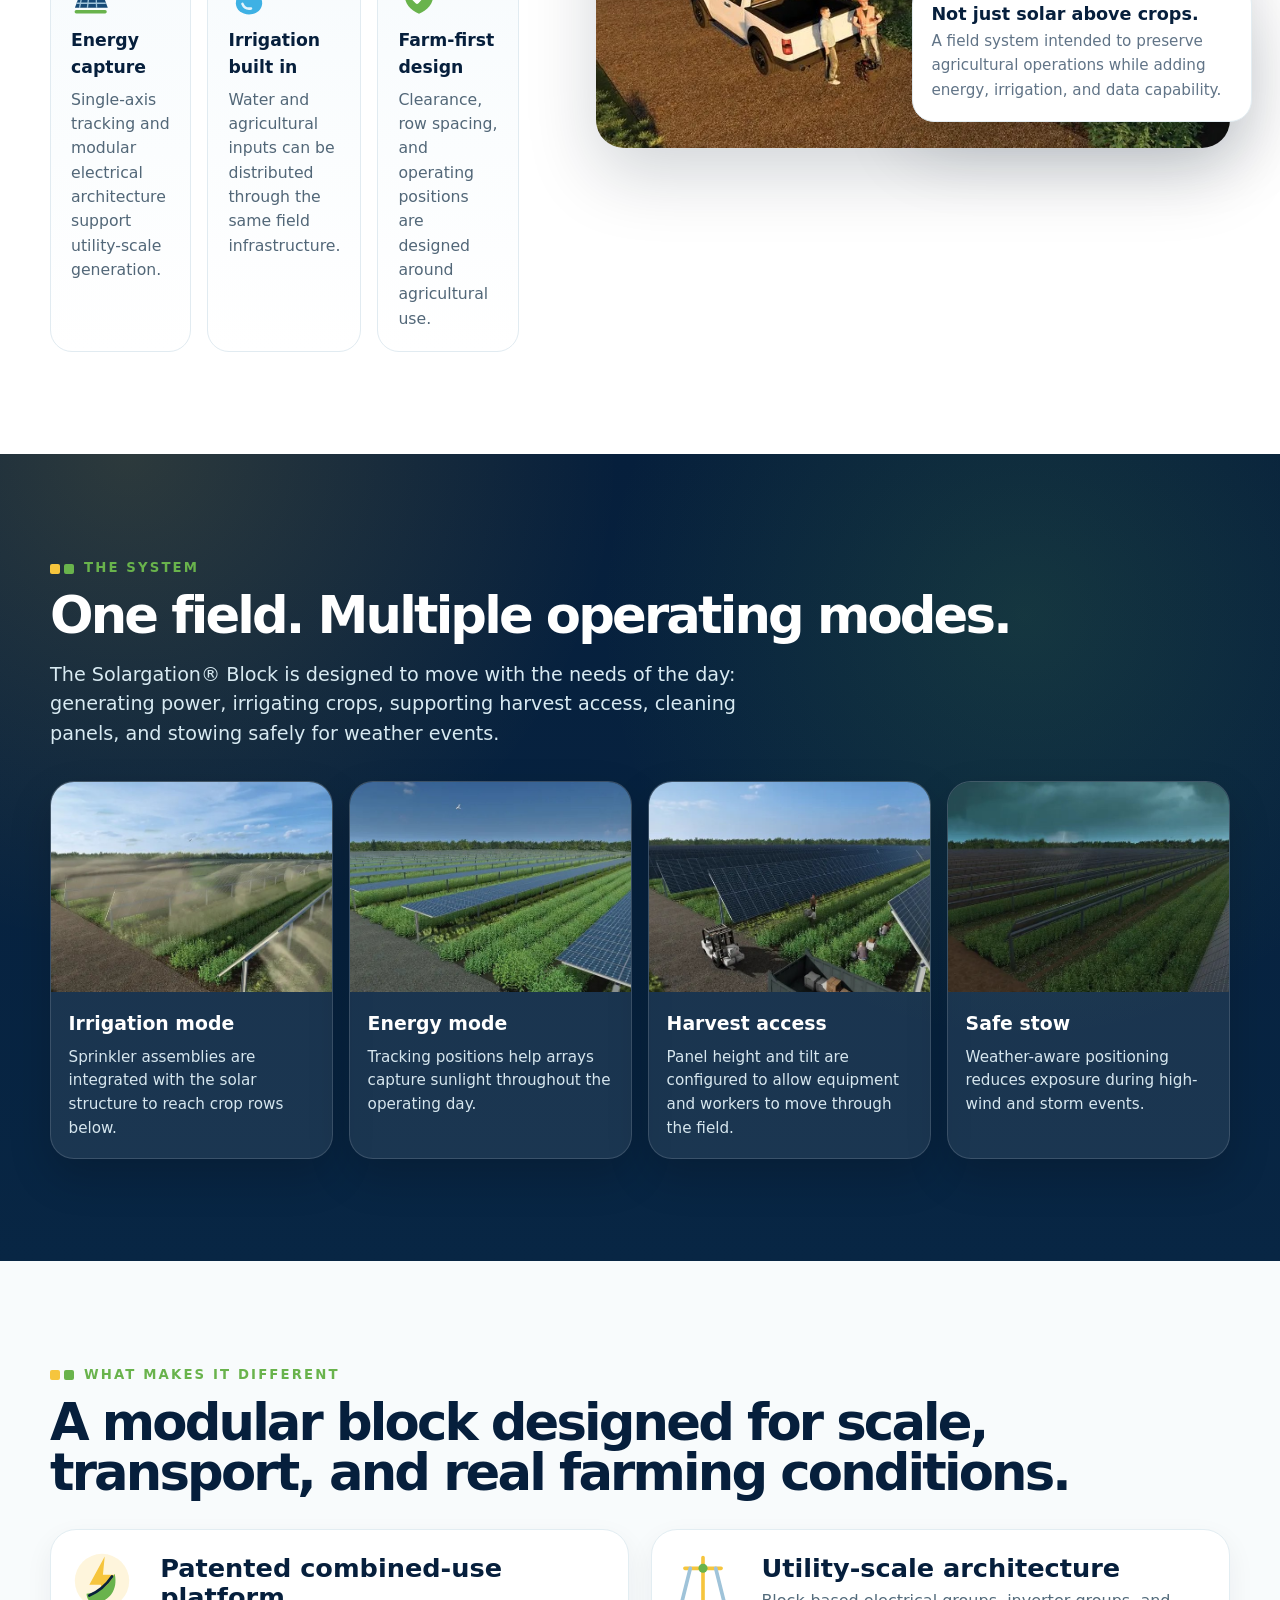
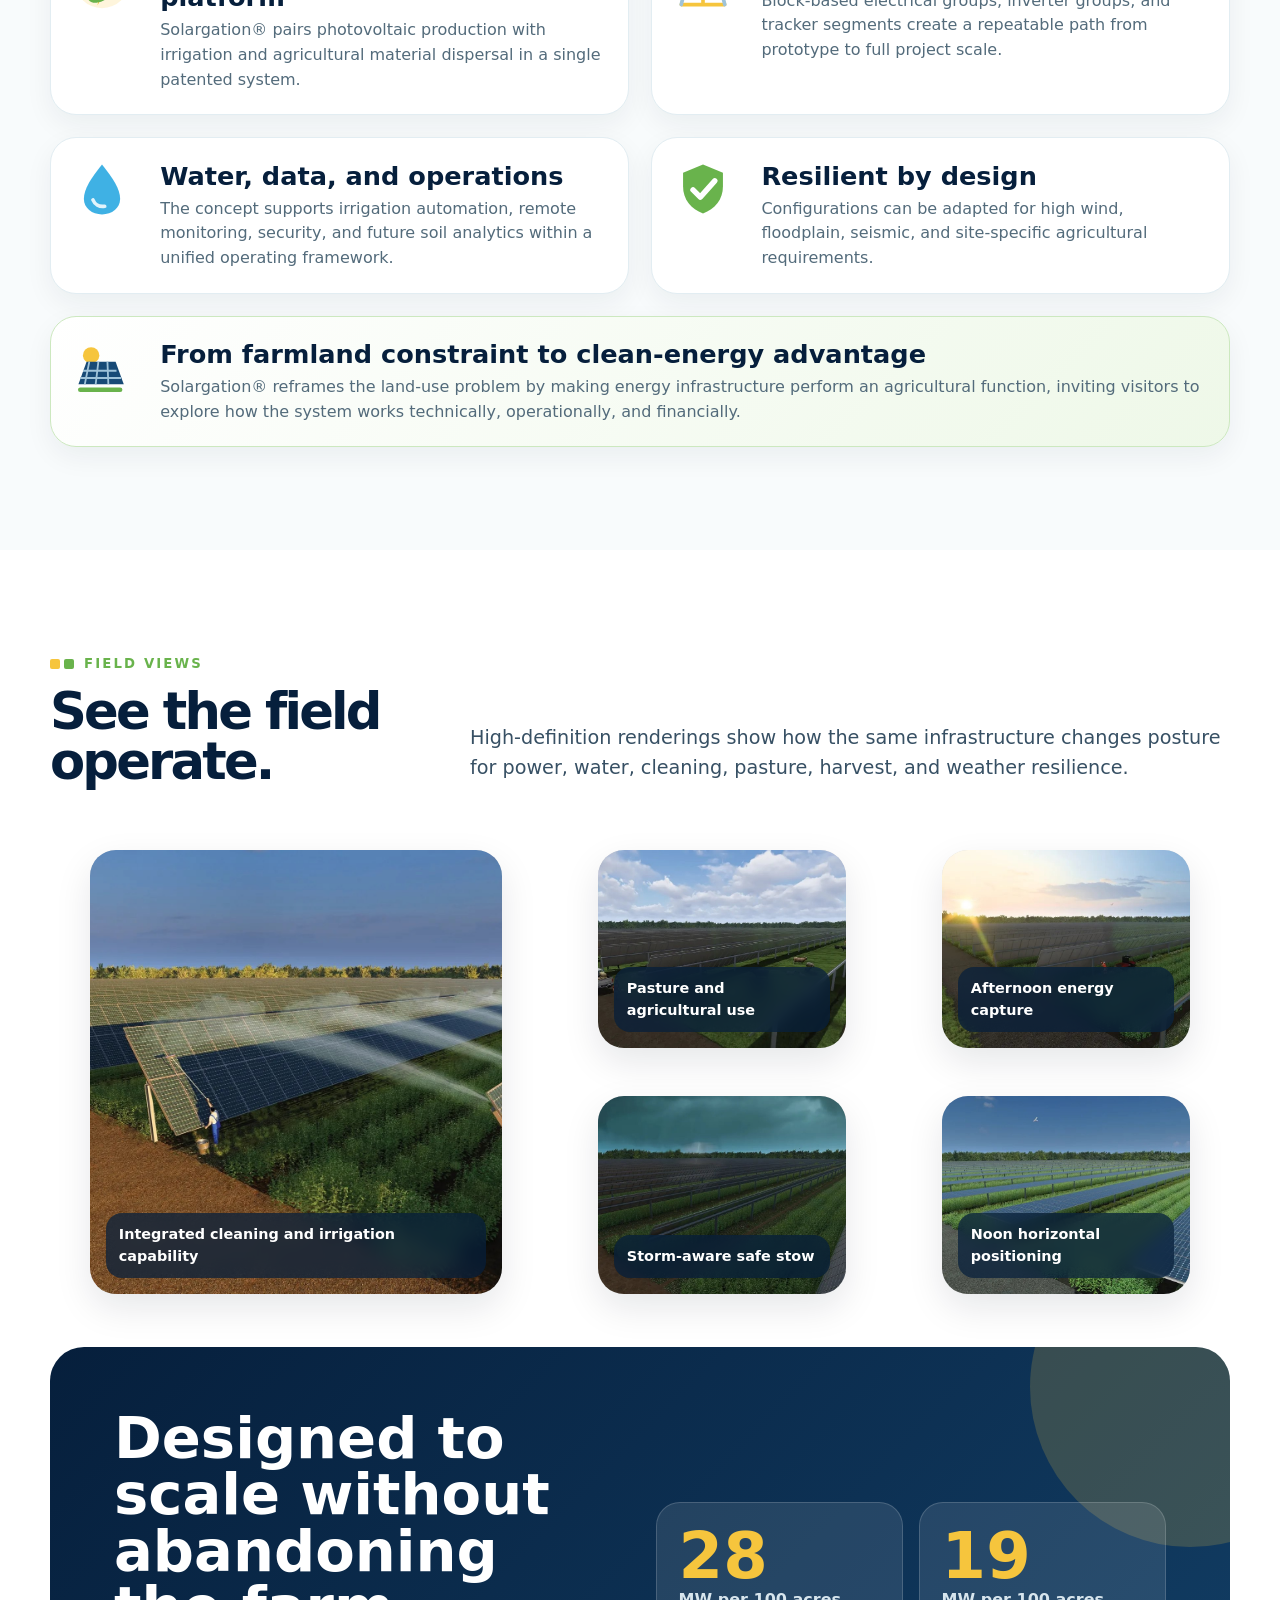
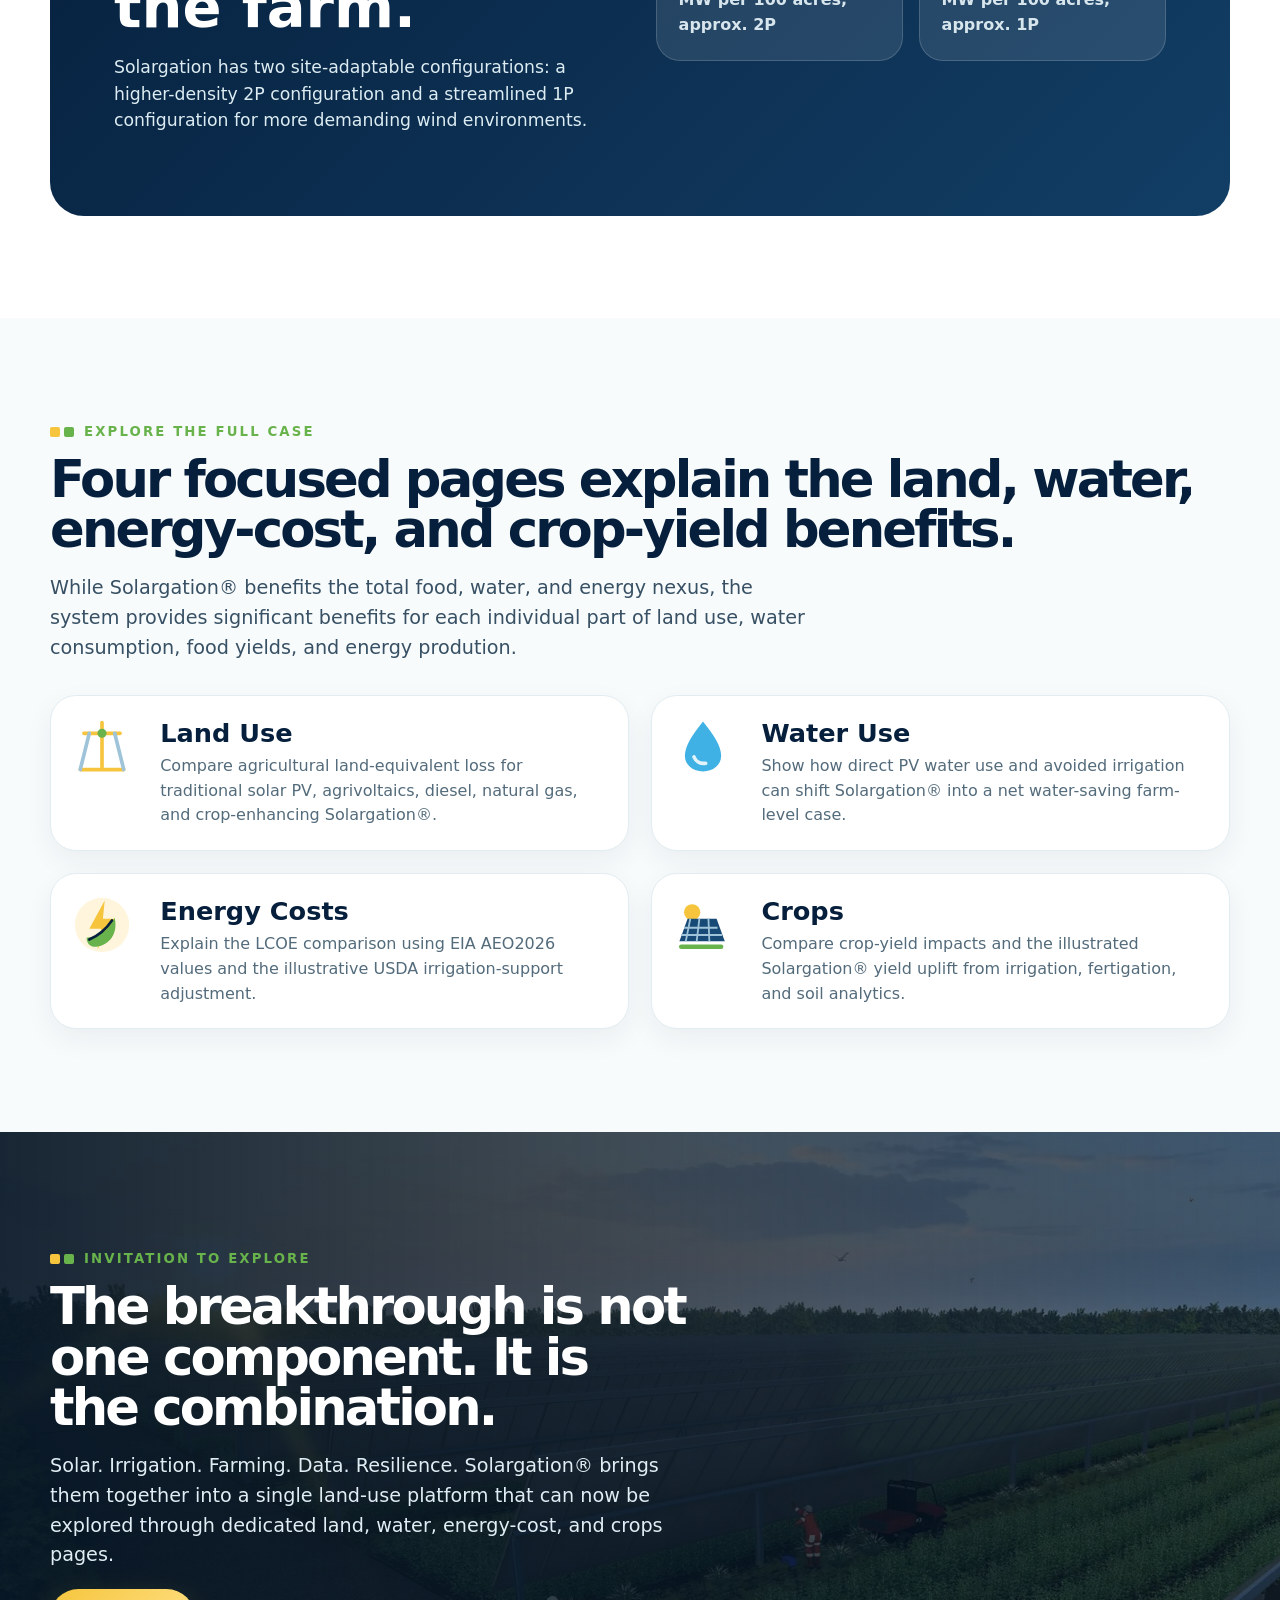
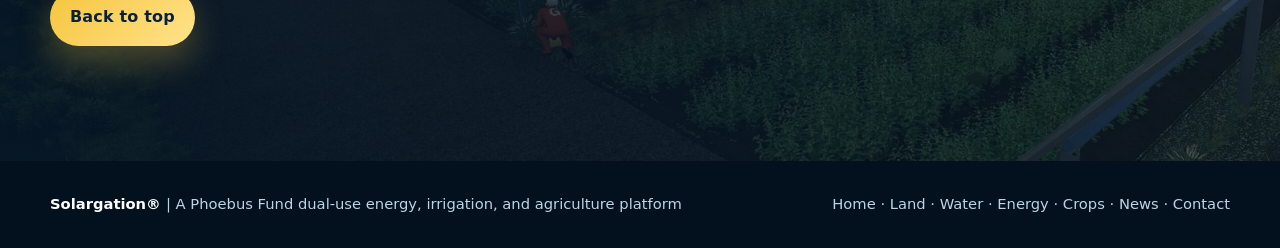
==== commit 2d0fb98e: "Icon update Across the webiste" ====
--- a/index.html
+++ b/index.html
@@ -5,6 +5,12 @@
 <meta charset="utf-8"/>
 <meta content="width=device-width, initial-scale=1, viewport-fit=cover" name="viewport"/>
 <meta content="Solargation® integrates utility-scale solar, irrigation, agricultural operations, and data-enabled infrastructure into one modular land-use platform." name="description"/>
+<link href="assets/favicon.ico" rel="icon" sizes="any"/>
+<link href="assets/favicon-16x16.png" rel="icon" sizes="16x16" type="image/png"/>
+<link href="assets/favicon-32x32.png" rel="icon" sizes="32x32" type="image/png"/>
+<link href="assets/apple-touch-icon.png" rel="apple-touch-icon" sizes="180x180"/>
+<link href="assets/site.webmanifest" rel="manifest"/>
+<meta content="#061f3c" name="theme-color"/>
 <title>
    Solargation® | Irrigation Meets Utility-Scale Solar
   </title>
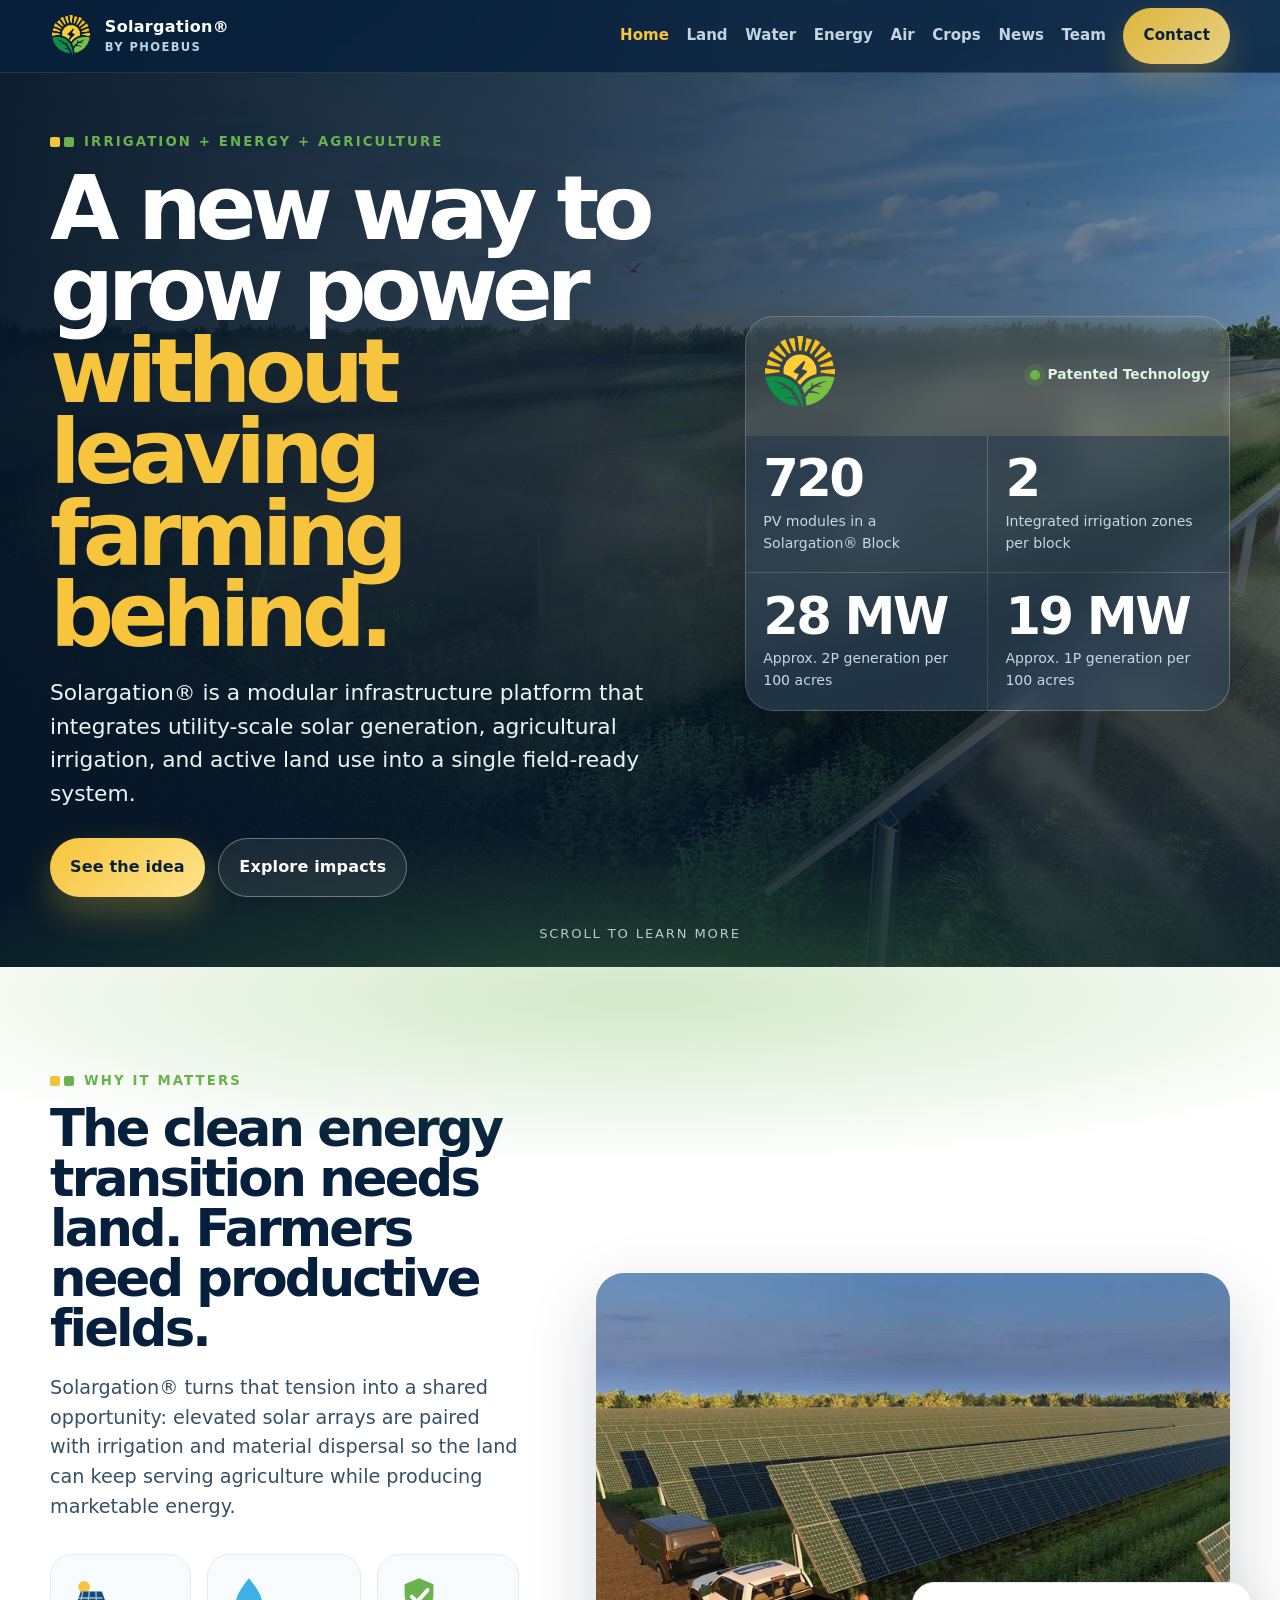
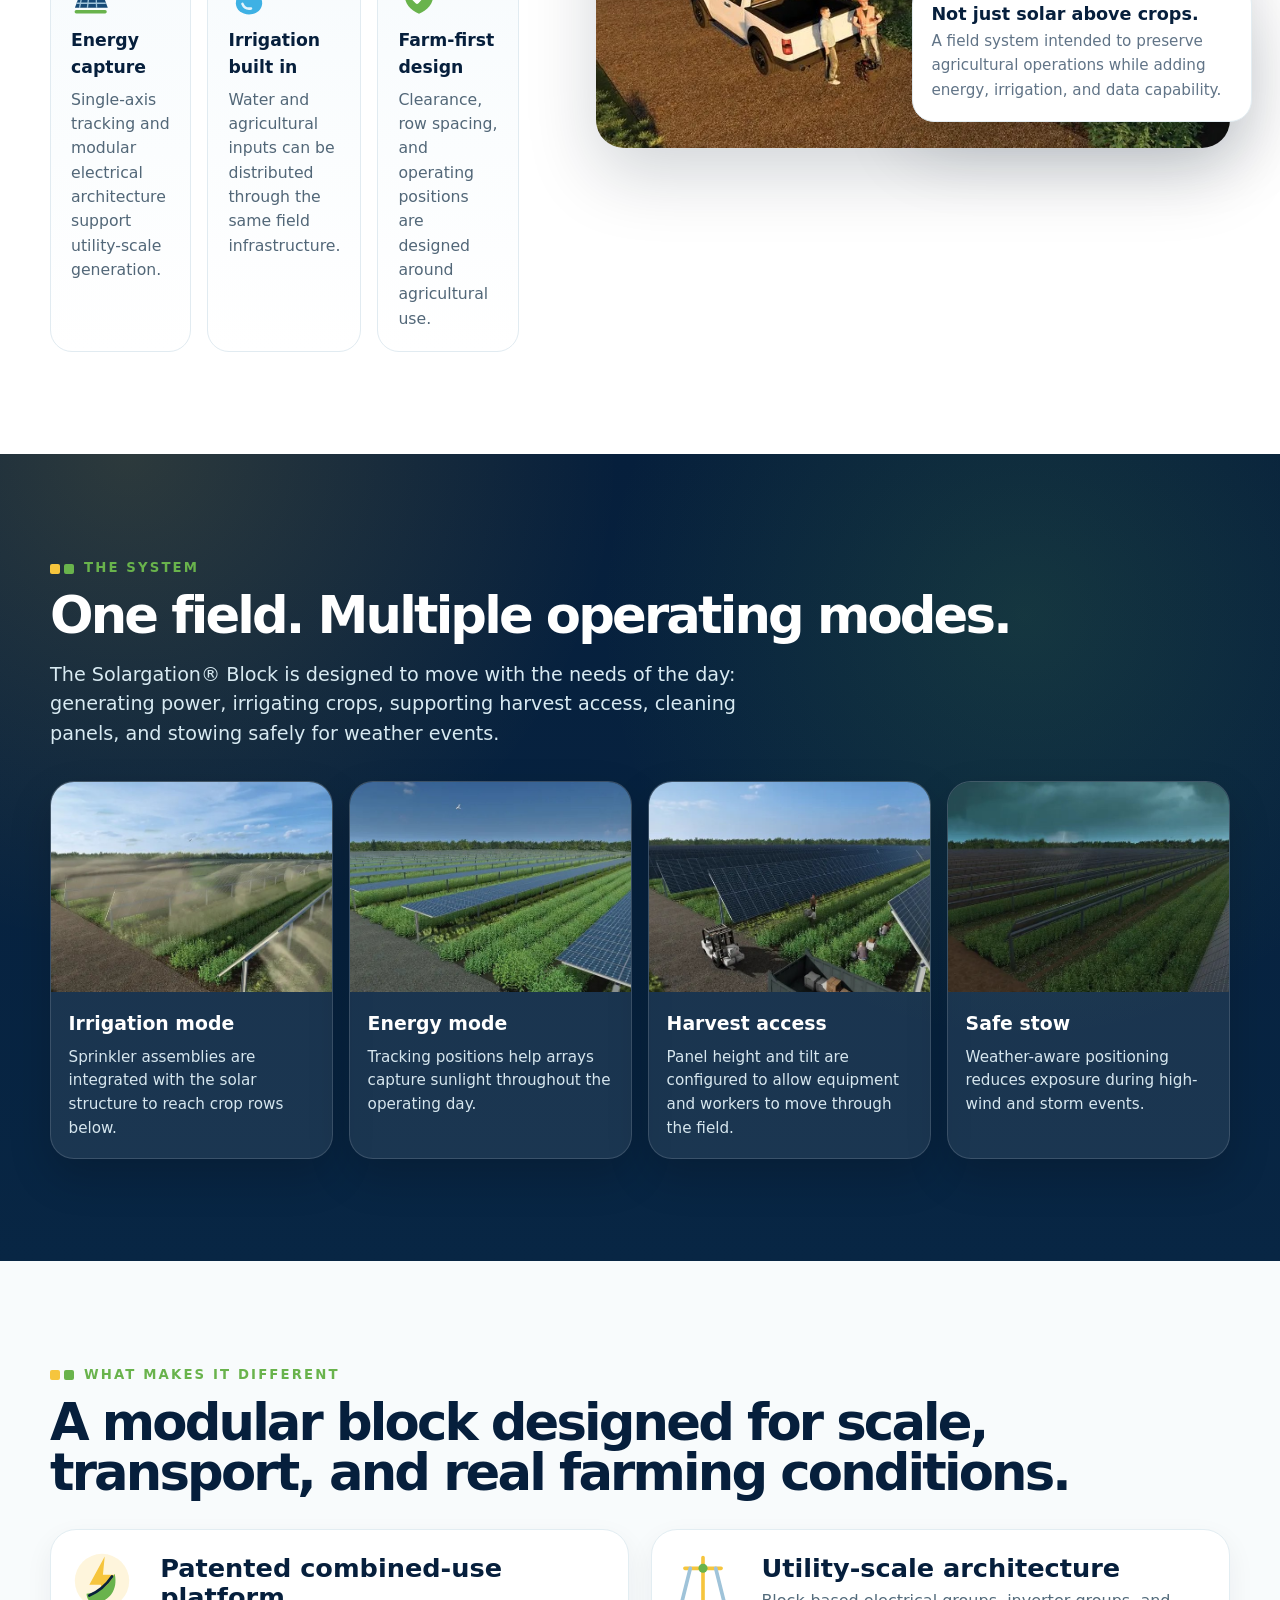
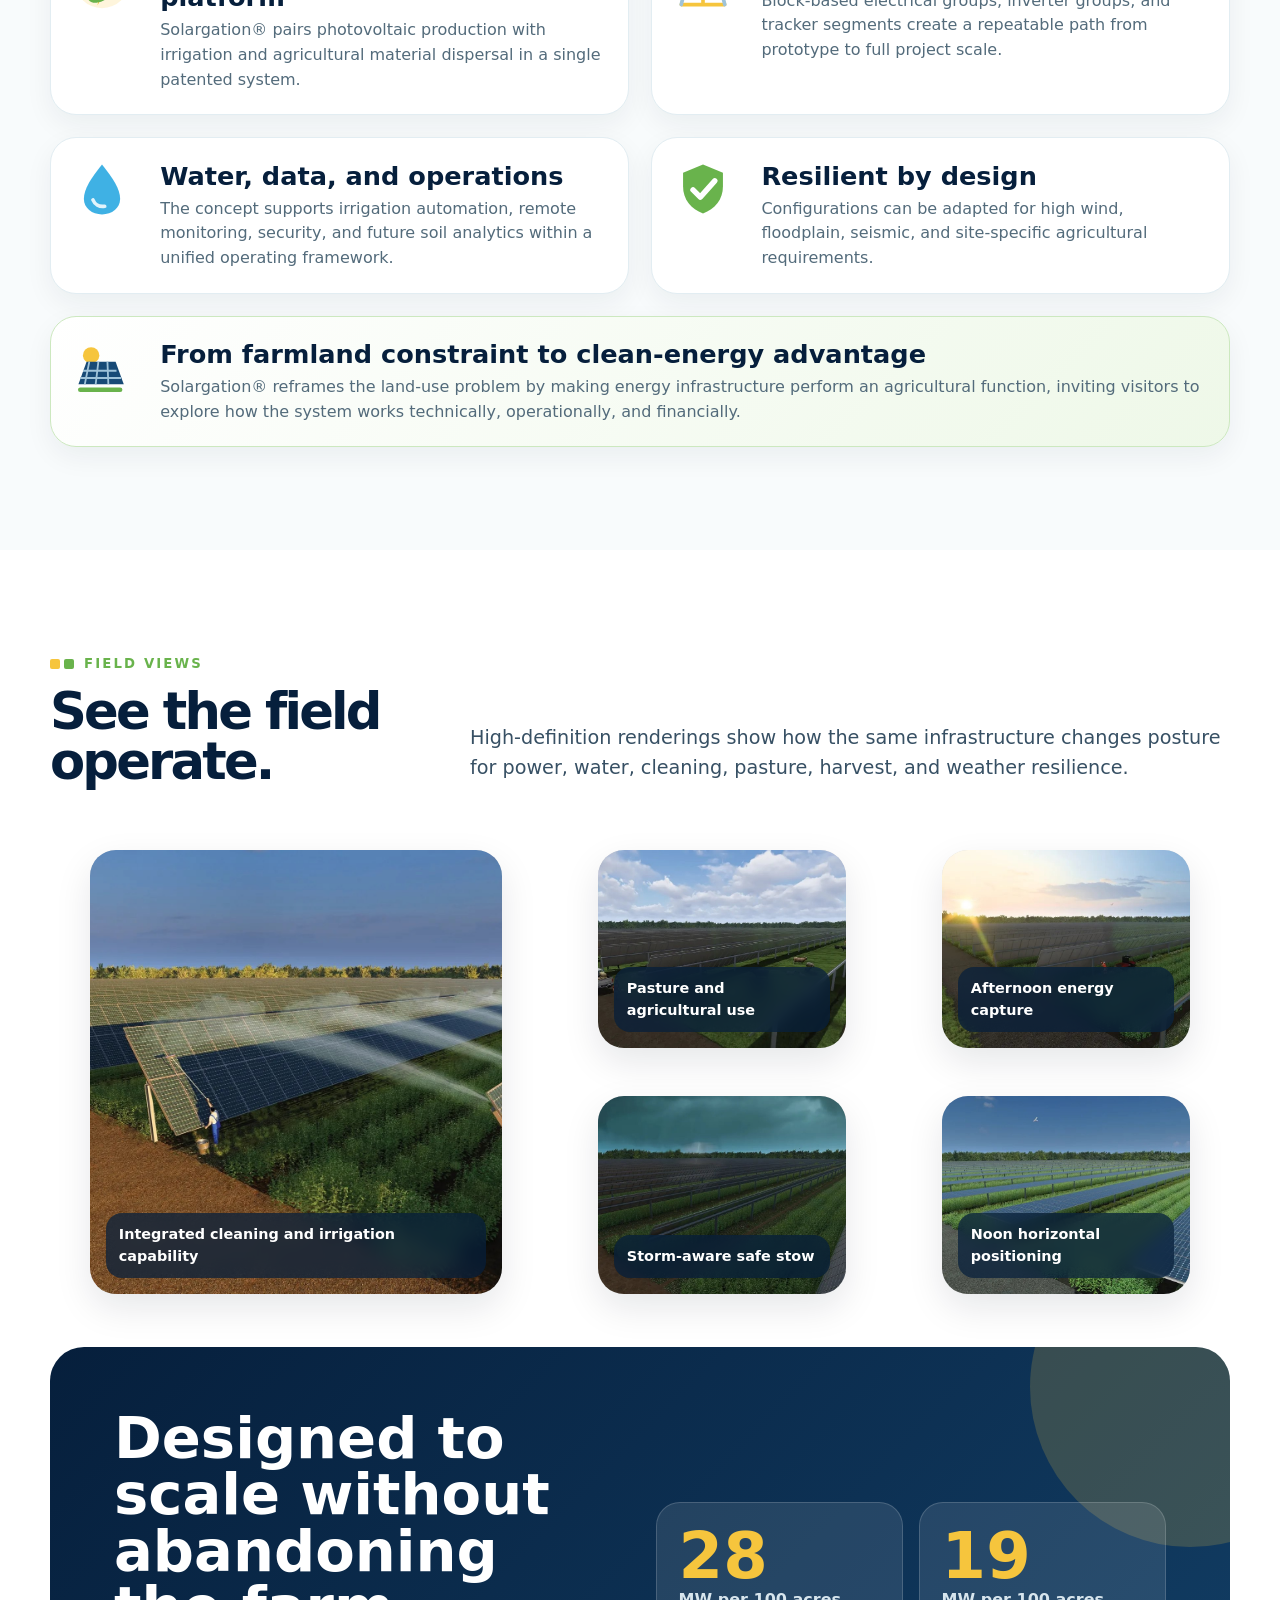
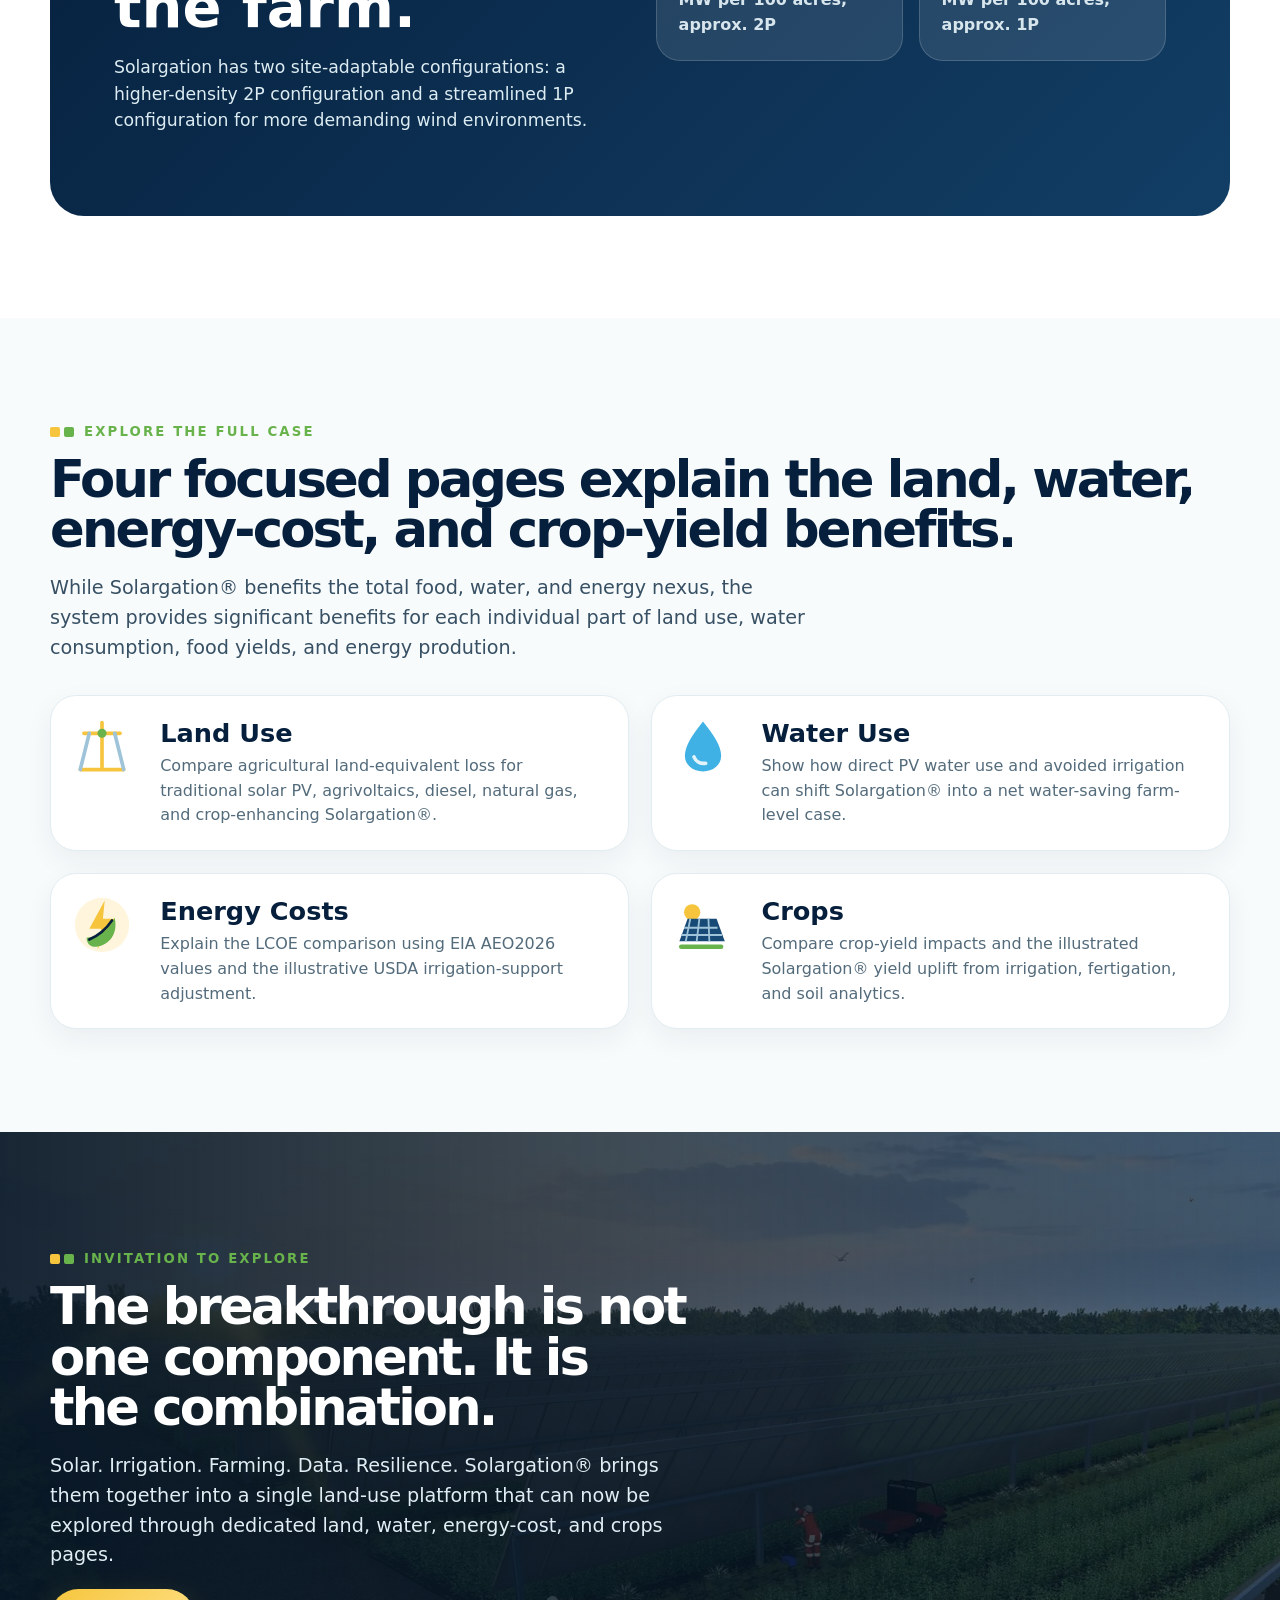
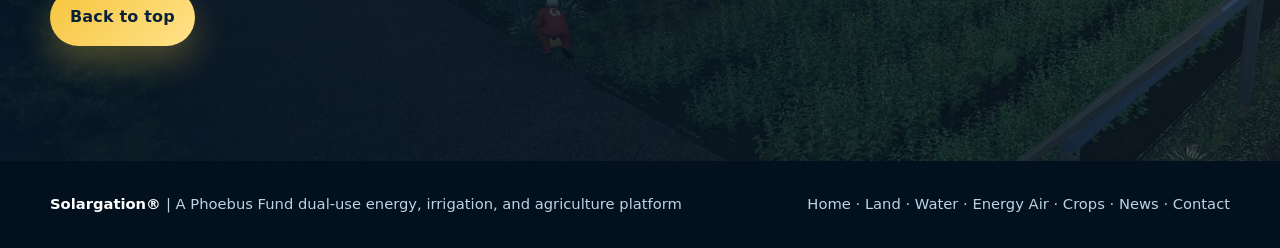
==== commit 1b2cc544: "Add Air-Make Font Consistent" ====
--- a/index.html
+++ b/index.html
@@ -967,6 +967,7 @@
 <a href="landuse.html">Land</a>
 <a href="wateruse.html">Water</a>
 <a href="energy.html">Energy</a>
+<a href="air.html">Air</a>
 <a href="crops.html">Crops</a>
 <a href="news.html">News</a>
 <a href="about-team.html">Team</a>
@@ -1420,6 +1421,7 @@
      <a href="energy.html">
       Energy
      </a>
+<a href="air.html">Air</a>
      ·
      <a href="crops.html">
       Crops
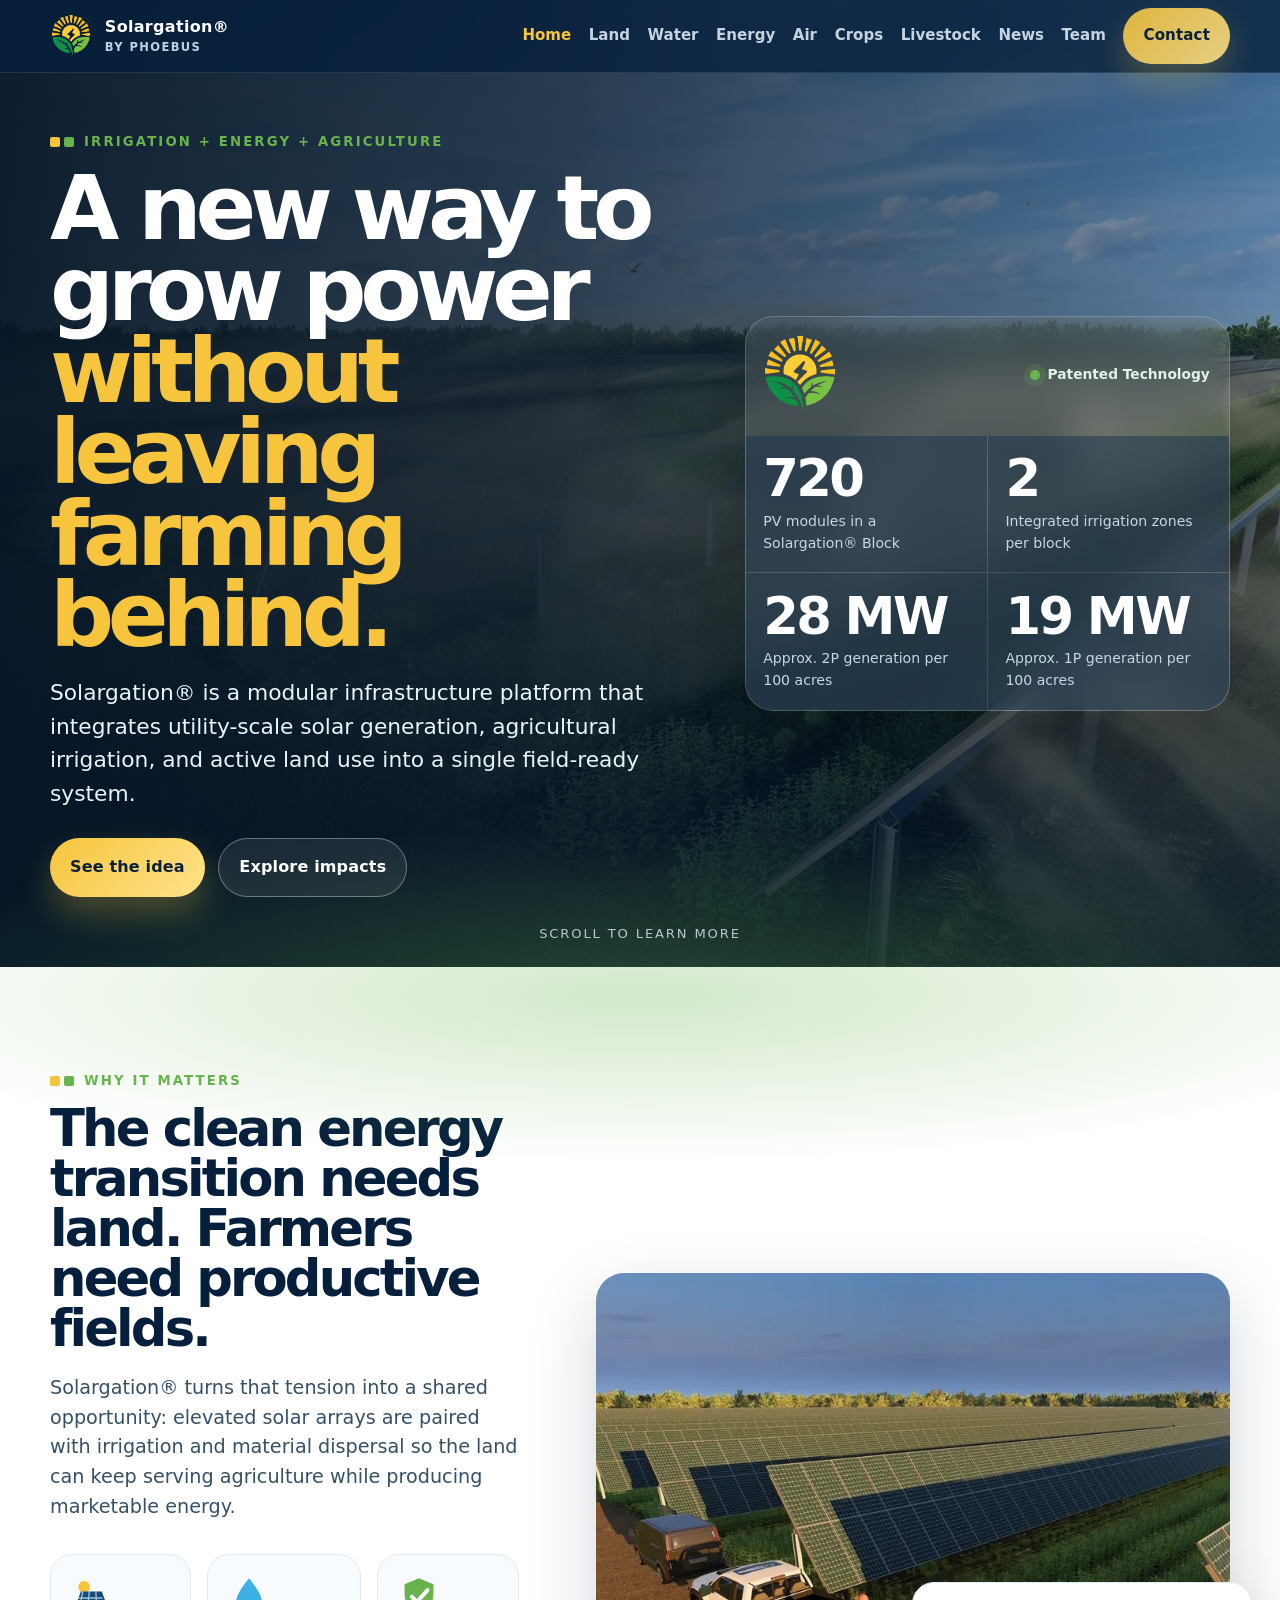
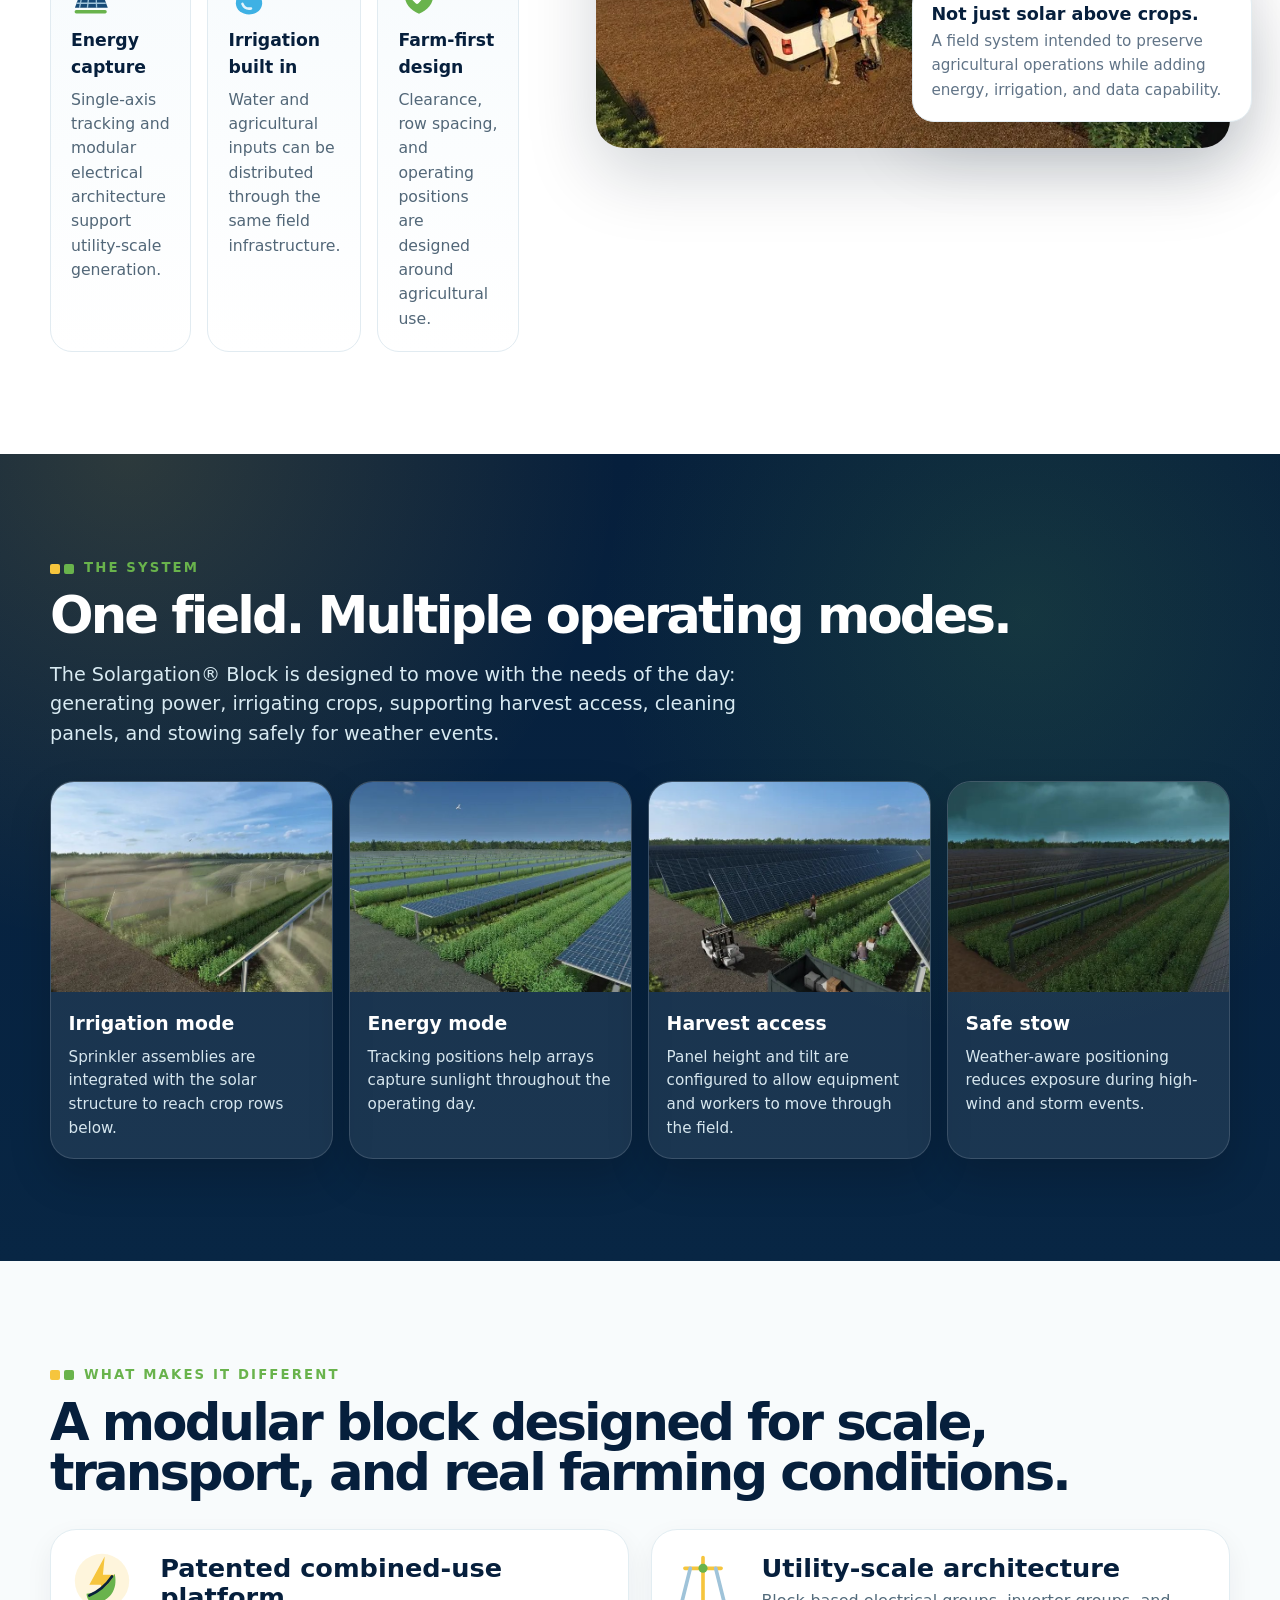
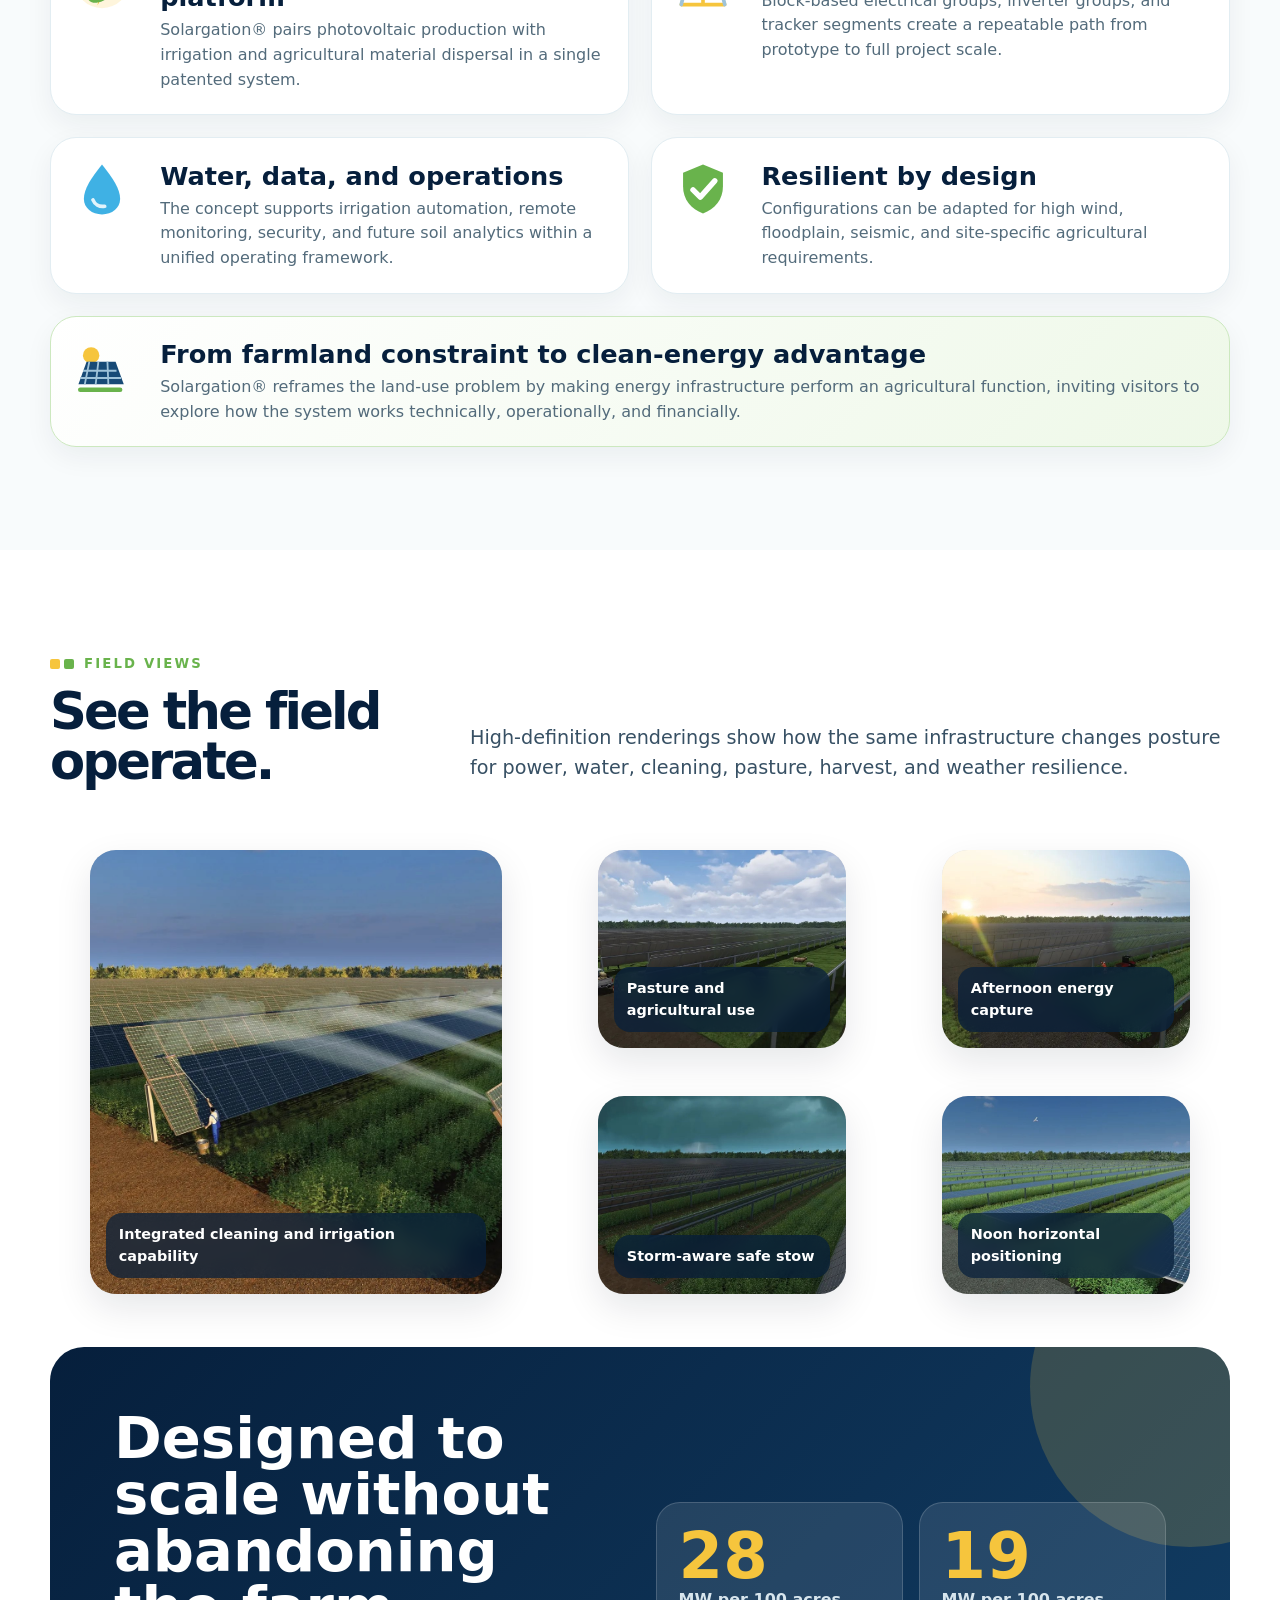
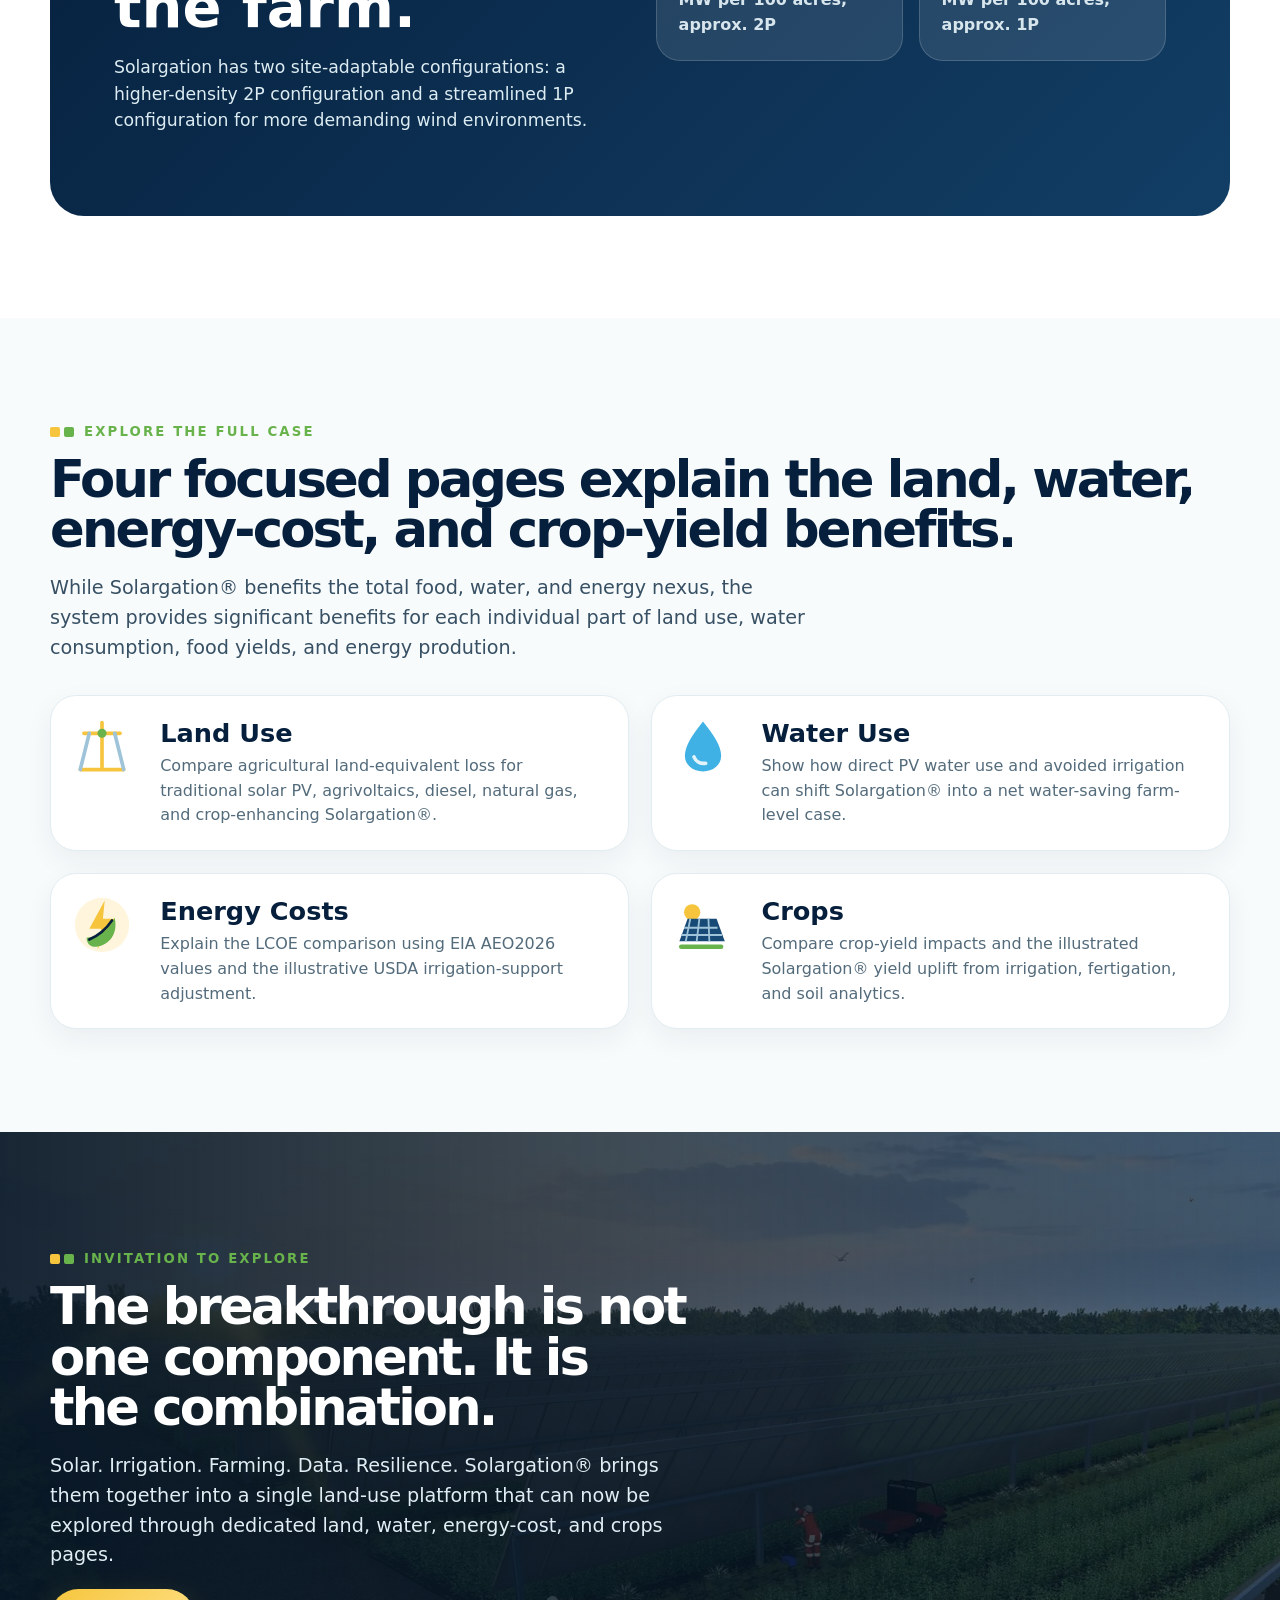
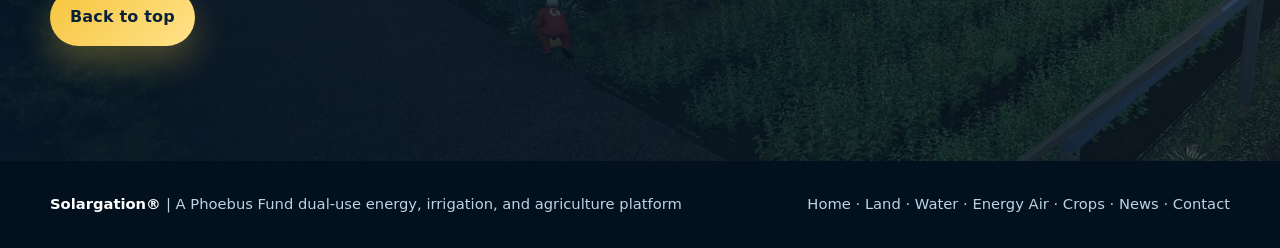
==== commit f455d862: "Added Livestock Details" ====
--- a/index.html
+++ b/index.html
@@ -969,6 +969,7 @@
 <a href="energy.html">Energy</a>
 <a href="air.html">Air</a>
 <a href="crops.html">Crops</a>
+<a href="livestock.html">Livestock</a>
 <a href="news.html">News</a>
 <a href="about-team.html">Team</a>
 <a class="btn btn-primary" href="contact.html">Contact</a>
